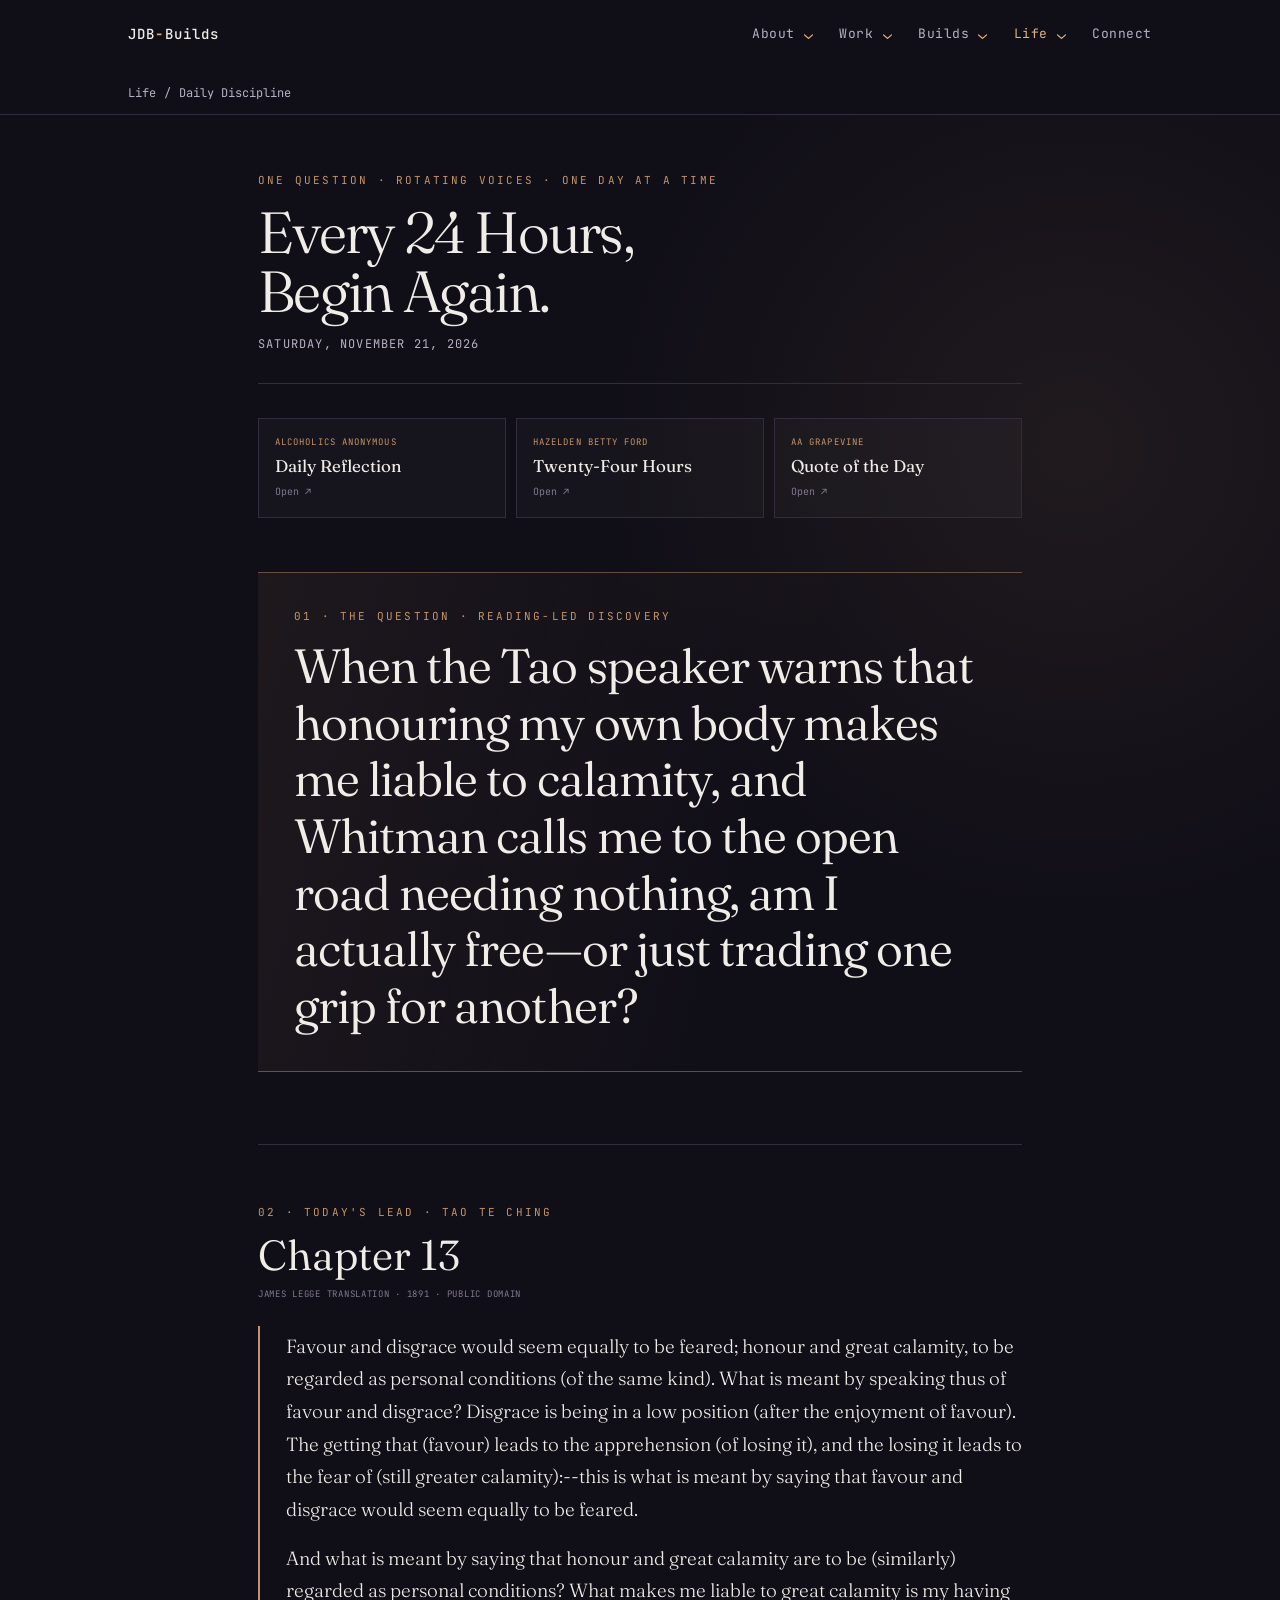
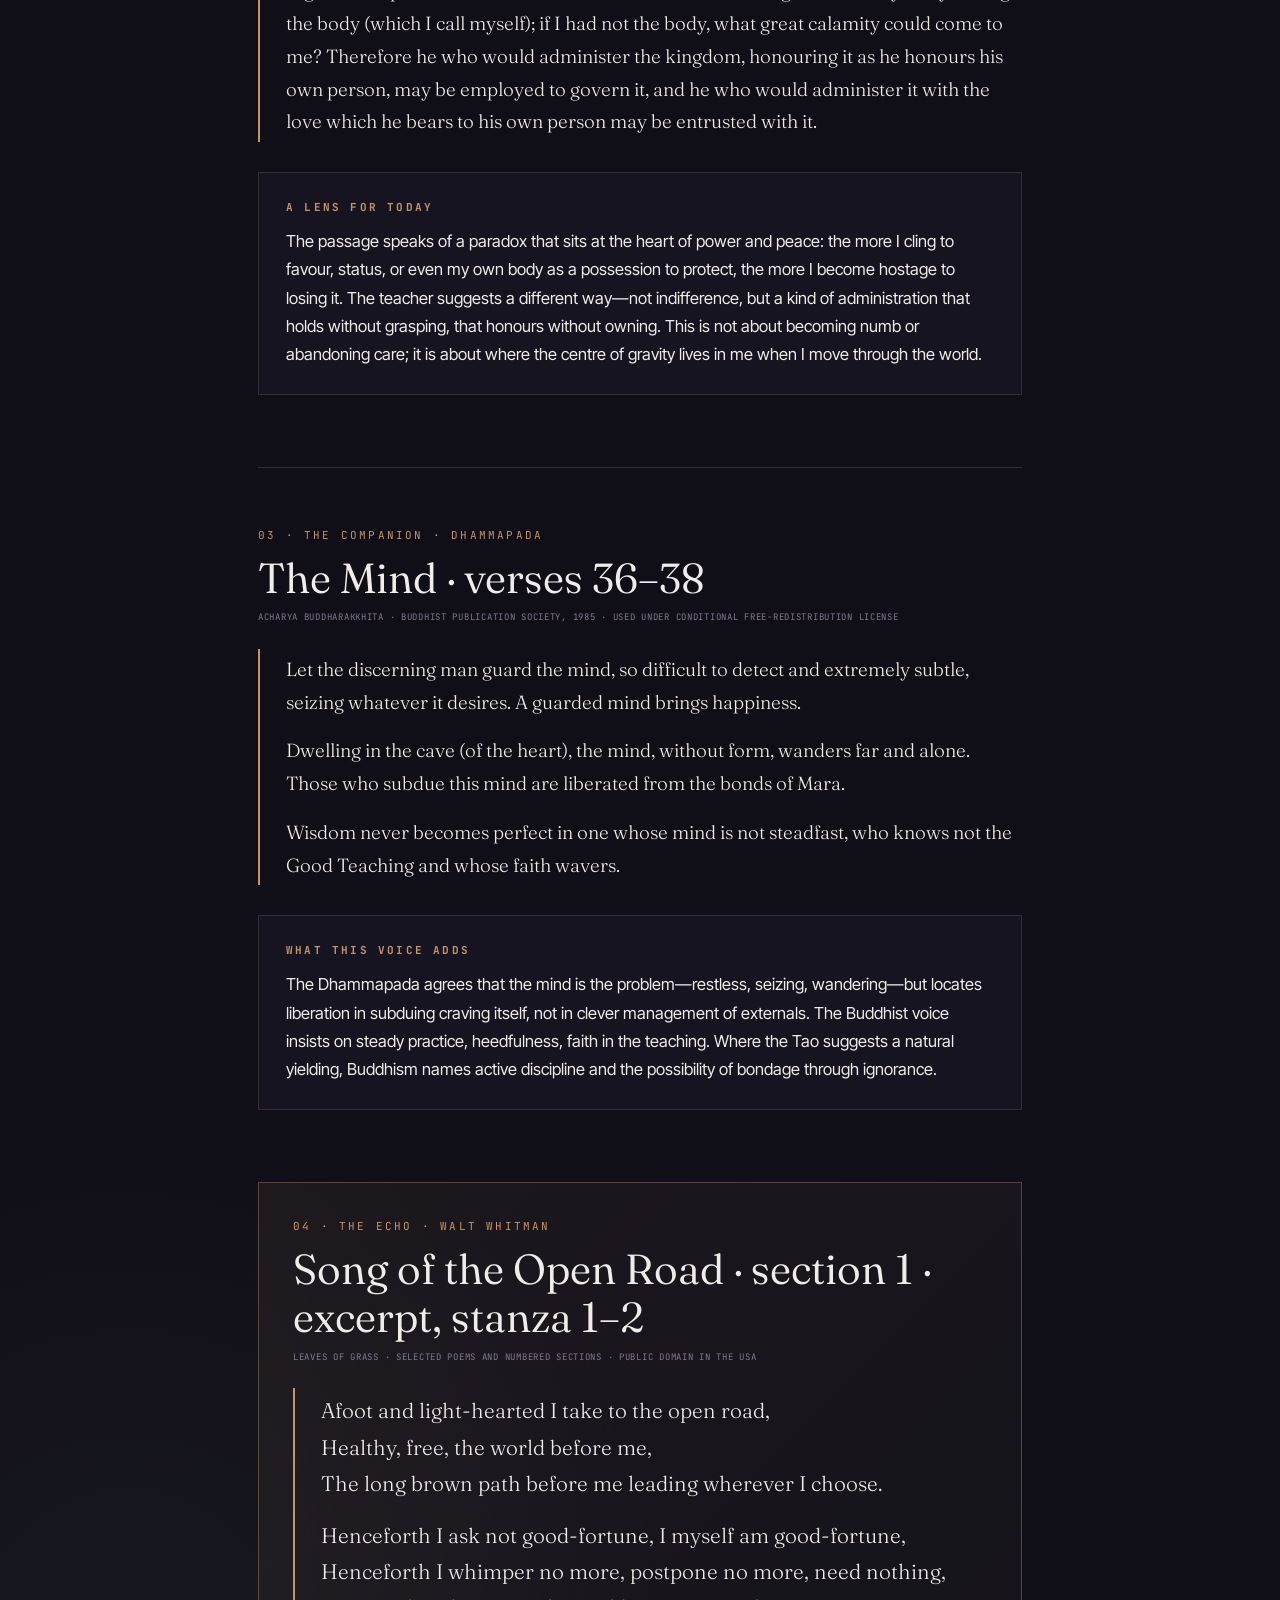
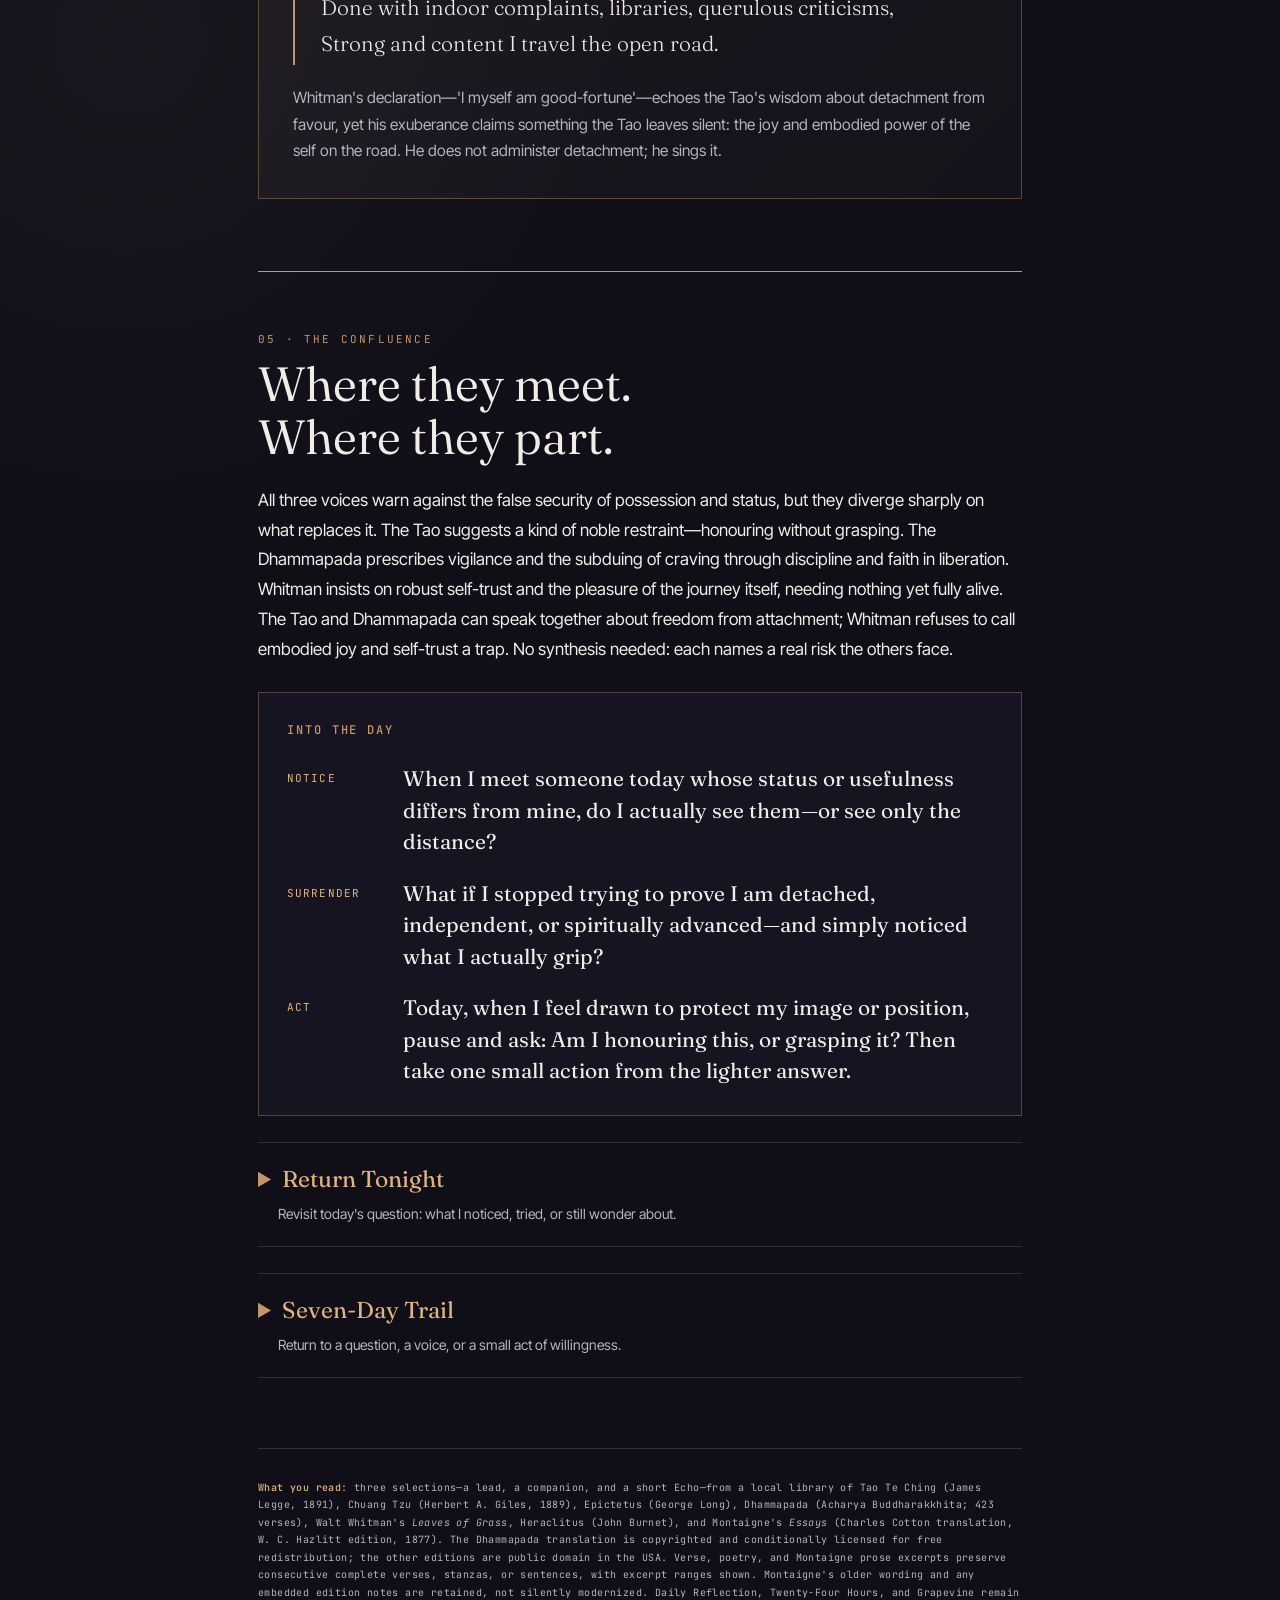
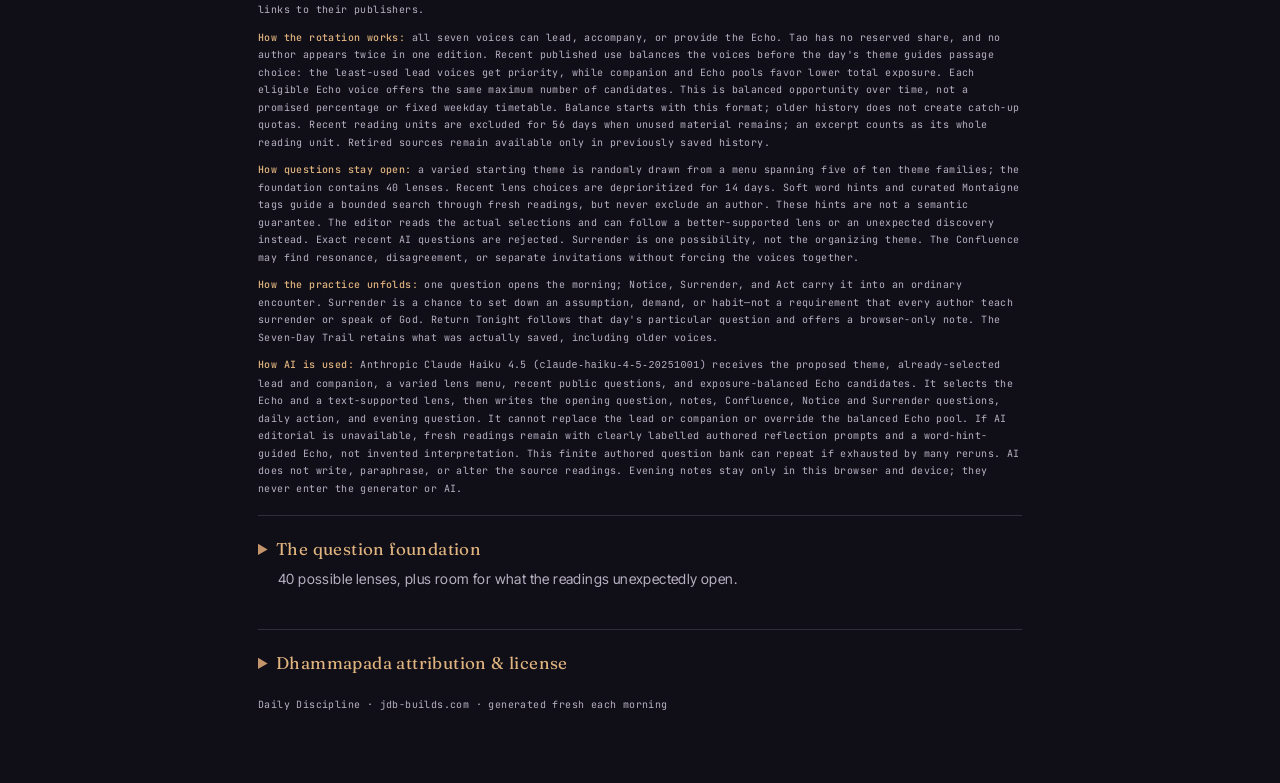
==== index.html @ c81a802e "auto-update daily discipline" ====
<!DOCTYPE html>
<html lang="en"><head><meta charset="UTF-8"><meta name="viewport" content="width=device-width,initial-scale=1.0">
<meta name="description" content="Daily Discipline: recovery, spiritual reading, and one question to carry into the day.">
<script id="discipline-freshness" type="application/json">{"version": 1, "date": "2026-11-21", "editorial_mode": "ai", "generated_at": "2026-11-21T07:15:52.942985+00:00", "selections": {"lead": "tao:13", "companion": "dhammapada:v36_38", "echo": "whitman:open_road_1"}}</script>
<title>Daily Discipline — Saturday, November 21, 2026</title>
<link rel="preconnect" href="https://fonts.googleapis.com"><link rel="preconnect" href="https://fonts.gstatic.com" crossorigin>
<link href="https://fonts.googleapis.com/css2?family=Fraunces:ital,opsz,wght@0,9..144,300..700;1,9..144,300..600&amp;family=Inter+Tight:wght@300;400;500;600&amp;family=JetBrains+Mono:wght@400;500;600&amp;display=swap" rel="stylesheet">
<style>
*{box-sizing:border-box;margin:0;padding:0}:root{--paper:#100E17;--paper2:#171421;--line:#332C3D;--ink:#F0EDE8;--dim:#B8B1C3;--faint:#81798E;--brass:#C4956A;--bright:#E0B47F;--display:"Fraunces",Georgia,serif;--body:"Inter Tight",system-ui,sans-serif;--mono:"JetBrains Mono",monospace}
body{background:radial-gradient(circle at 84% 8%,rgba(196,149,106,.09),transparent 30rem),radial-gradient(circle at 10% 58%,rgba(122,158,138,.07),transparent 34rem),var(--paper);color:var(--ink);font-family:var(--body);line-height:1.65;-webkit-font-smoothing:antialiased;padding-bottom:60px}a{color:inherit;text-decoration:none}.wrap{max-width:820px;margin:auto;padding:0 28px}
.topnav{display:flex;align-items:center;justify-content:space-between;padding:16px 0;border-bottom:1px solid var(--line)}.home{font-family:var(--mono);font-size:12px;letter-spacing:.18em;text-transform:uppercase;color:var(--dim)}.home span{color:var(--brass);font-weight:600}.here{font-family:var(--display);font-style:italic;font-size:14px;color:var(--dim)}
.top{padding:56px 0 28px;border-bottom:1px solid var(--line);margin-bottom:34px}.kicker,.eyebrow,.movement h3,.question-card .label{font-family:var(--mono);font-size:11px;letter-spacing:.2em;text-transform:uppercase;color:var(--brass)}.kicker{margin-bottom:14px}.top h1{font-family:var(--display);font-weight:330;font-size:clamp(38px,6vw,58px);letter-spacing:-.03em;line-height:1.02}.date{font-family:var(--mono);font-size:12px;letter-spacing:.1em;color:var(--dim);margin-top:14px;text-transform:uppercase}
.open-grid{display:grid;grid-template-columns:repeat(3,1fr);gap:10px;margin-bottom:54px}.card-link{border:1px solid var(--line);padding:16px;transition:.2s;background:rgba(255,255,255,.025);min-height:92px}.card-link:hover{border-color:var(--brass);background:var(--paper2);transform:translateY(-1px)}.card-link .label{font-family:var(--mono);font-size:9px;letter-spacing:.12em;text-transform:uppercase;color:var(--brass);margin-bottom:6px}.card-link h2{font-family:var(--display);font-weight:400;font-size:17px;line-height:1.2}.go{font-family:var(--mono);font-size:10px;color:var(--faint);margin-top:8px}
.question-card{margin-bottom:72px;padding:34px 36px 36px;border-block:1px solid rgba(196,149,106,.45);background:linear-gradient(105deg,rgba(196,149,106,.08),transparent 65%)}.question-card .label{margin-bottom:13px}.question-card h2{font-family:var(--display);font-weight:350;font-size:clamp(31px,5vw,48px);letter-spacing:-.02em;line-height:1.18}
.reading{margin-top:72px;padding-top:58px;border-top:1px solid var(--line)}.eyebrow{margin-bottom:10px}.reading h2,.echo h2{font-family:var(--display);font-weight:350;font-size:clamp(28px,4vw,42px);line-height:1.15;margin-bottom:8px}.source-note{font-family:var(--mono);font-size:9px;letter-spacing:.08em;text-transform:uppercase;color:var(--faint);margin-bottom:24px}.verse{border-left:2px solid var(--brass);padding:4px 0 4px 26px;margin-bottom:30px}.verse p{font-family:var(--display);font-weight:300;font-size:19px;line-height:1.72;margin-bottom:1rem}.verse p:last-child{margin-bottom:0}.movement{padding:25px 27px;background:var(--paper2);border:1px solid var(--line)}.movement h3{margin-bottom:11px}.movement p{font-size:16.5px;line-height:1.72}
.echo{margin-top:72px;padding:34px;border:1px solid rgba(196,149,106,.38);background:linear-gradient(135deg,rgba(196,149,106,.07),rgba(255,255,255,.02))}.echo .verse{margin-bottom:20px}.echo .verse p{font-size:21px}.echo-note{font-size:15.5px;line-height:1.7;color:var(--dim)}.confluence{margin-top:72px;padding-top:58px;border-top:1px solid var(--brass)}.confluence h2{font-family:var(--display);font-weight:350;font-size:clamp(34px,5vw,48px);line-height:1.1;margin-bottom:22px}.confluence>p{font-size:17px;line-height:1.75}.carry{margin-top:28px;padding:28px;background:var(--paper2);border:1px solid rgba(196,149,106,.35)}.carry .label{font-family:var(--mono);font-size:10px;letter-spacing:.16em;text-transform:uppercase;color:var(--brass);margin-bottom:10px}.carry p:last-child{font-family:var(--display);font-style:italic;font-size:21px;line-height:1.55}
.carry h3{font-family:var(--mono);font-size:12px;font-weight:500;letter-spacing:.16em;text-transform:uppercase;color:var(--brass);margin-bottom:22px}.practice-steps{display:grid;gap:20px}.practice-steps>div{display:grid;grid-template-columns:100px 1fr;gap:16px}.practice-steps dt{font-family:var(--mono);font-size:11px;letter-spacing:.1em;text-transform:uppercase;color:var(--bright);padding-top:6px}.practice-steps dd{font-family:var(--display);font-size:21px;line-height:1.5;overflow-wrap:anywhere}.practice-steps.compact{margin:20px 0}.practice-steps.compact dd{font-size:18px}
.return,.trail{margin-top:26px;border-block:1px solid var(--line)}summary{padding:22px 0;cursor:pointer;color:var(--bright);font-family:var(--display);font-size:23px;line-height:1.3}summary::marker{color:var(--brass)}summary small{display:block;color:var(--dim);font-family:var(--body);font-size:14px;font-weight:400;line-height:1.5;margin:8px 0 0 20px}.evening-entry{padding:0 0 24px}.night-question{font-family:var(--display);font-size:22px;line-height:1.5;margin-bottom:22px}.private-note label{display:block;font-size:15px;margin-bottom:10px}textarea{width:100%;resize:vertical;background:var(--paper2);border:1px solid var(--line);color:var(--ink);font:16px/1.6 var(--body);padding:16px;min-height:120px;border-radius:2px}.note-privacy,.note-status,.trail-empty{font-size:13px;color:var(--dim);line-height:1.6;margin-top:10px}.note-actions{display:flex;flex-wrap:wrap;gap:10px;margin-top:15px}.note-actions button{min-height:44px;padding:10px 15px;background:var(--paper2);border:1px solid var(--line);border-radius:2px;color:var(--ink);font:14px var(--body);cursor:pointer}.note-actions button:hover{border-color:var(--brass)}:focus-visible{outline:2px solid var(--bright);outline-offset:4px}.trail-intro{font-size:14px;color:var(--dim);margin-bottom:16px}.trail-list{list-style:none}.trail-list>li{border-top:1px solid var(--line)}.trail-list summary{font:16px/1.5 var(--body);padding:17px 0}.trail-content{padding-bottom:22px}.trail-voices{font-family:var(--mono);font-size:11px;line-height:1.8;color:var(--dim);overflow-wrap:anywhere}.trail-question{font-family:var(--display);font-size:22px;line-height:1.5;margin-top:16px}[hidden]{display:none!important}
footer{margin-top:70px;padding-top:30px;border-top:1px solid var(--line);font-family:var(--mono);font-size:10px;letter-spacing:.04em;color:var(--dim);line-height:1.75}footer p{margin-bottom:10px}footer strong{color:var(--bright);font-weight:500}@media(max-width:680px){.wrap{padding:0 18px}.open-grid{grid-template-columns:1fr}.card-link{min-height:0}.question-card{padding:28px 22px 30px}.reading{margin-top:58px;padding-top:46px}.verse{padding-left:20px}.echo{padding:27px 22px}.carry{padding:24px 22px}.practice-steps>div{grid-template-columns:1fr;gap:5px}.practice-steps dt{padding-top:0}}
.foundation{margin-top:18px;border-top:1px solid var(--line)}.foundation summary{font-size:17px}.foundation section{margin:22px 0}.foundation h3{font:500 15px/1.5 var(--body);color:var(--bright);margin-bottom:7px}.foundation ul{padding-left:20px}.foundation li{margin:8px 0}.foundation p,.foundation li{font:13px/1.75 var(--body)}
</style><link rel="stylesheet" href="/jdb-site-navigation.css"><script src="/jdb-site-navigation.js" defer></script></head><body>
<header id="jdb-site-navigation" class="jdb-nav" data-theme="default">
  <div class="jdb-nav-inner">
    <a class="jdb-brand" href="https://jdb-builds.com/" aria-label="JDB-Builds — back to the main page"><span>JDB<b>-</b>Builds</span></a>
    <button class="jdb-hamburger cursor-interaction" id="jdb-site-hamburger" type="button" aria-label="Open menu" aria-expanded="false" aria-controls="jdb-site-menu"><span></span><span></span><span></span></button>
    <nav class="jdb-grouped-nav" id="jdb-site-menu" aria-label="Main navigation">
      <details class="jdb-nav-group" data-group="about">
  <summary class="jdb-group-trigger cursor-interaction">About<span class="jdb-menu-caret" aria-hidden="true">⌄</span></summary>
  <div class="jdb-group-panel" aria-label="About links">
    <a href="https://jdb-builds.com/#personal-about" data-group="about" aria-label="About me — A little more about me."><span class="jdb-menu-name">About me</span><span class="jdb-menu-description">A little more about me.</span></a>
<a href="https://jdb-builds.com/notes.html" data-group="about" aria-label="Notes — Thoughts, observations, and things worth sharing."><span class="jdb-menu-name">Notes</span><span class="jdb-menu-description">Thoughts, observations, and things worth sharing.</span></a>
  </div>
</details>
<details class="jdb-nav-group" data-group="work">
  <summary class="jdb-group-trigger cursor-interaction">Work<span class="jdb-menu-caret" aria-hidden="true">⌄</span></summary>
  <div class="jdb-group-panel" aria-label="Work links">
    <a href="https://jdb-builds.com/#jdb-current-rebalanced-work" data-group="work" aria-label="Work story — The original story, in its own space."><span class="jdb-menu-name">Work story</span><span class="jdb-menu-description">The original story, in its own space.</span></a>
<a href="https://jdb-builds.com/#about" data-group="work" aria-label="How I work — Operator first. Always learning."><span class="jdb-menu-name">How I work</span><span class="jdb-menu-description">Operator first. Always learning.</span></a>
<a href="https://jdb-builds.com/#experience" data-group="work" aria-label="Career & Résumé — Experience, education, and the path so far."><span class="jdb-menu-name">Career & Résumé</span><span class="jdb-menu-description">Experience, education, and the path so far.</span></a>
<a href="https://jdb-builds.com/team.html" data-group="work" aria-label="Team — The people behind the work."><span class="jdb-menu-name">Team</span><span class="jdb-menu-description">The people behind the work.</span></a>
  </div>
</details>
<details class="jdb-nav-group" data-group="builds">
  <summary class="jdb-group-trigger cursor-interaction">Builds<span class="jdb-menu-caret" aria-hidden="true">⌄</span></summary>
  <div class="jdb-group-panel" aria-label="Builds links">
    <a href="https://jdb-builds.com/#builds" data-group="builds" aria-label="Projects — Things I've made and am learning from."><span class="jdb-menu-name">Projects</span><span class="jdb-menu-description">Things I've made and am learning from.</span></a>
<a href="https://jdb-builds.com/#professional-builds" data-group="builds" aria-label="Professional builds — Tools shaped by the work."><span class="jdb-menu-name">Professional builds</span><span class="jdb-menu-description">Tools shaped by the work.</span></a>
<a href="https://jdb-builds.com/#stack" data-group="builds" aria-label="Stack & AI — The tools I'm using and exploring."><span class="jdb-menu-name">Stack & AI</span><span class="jdb-menu-description">The tools I'm using and exploring.</span></a>
<a href="https://briefing.jdb-builds.com/" data-group="builds" aria-label="Daily Signal — The public, read-only daily briefing."><span class="jdb-menu-name">Daily Signal</span><span class="jdb-menu-description">The public, read-only daily briefing.</span></a>
  </div>
</details>
<details class="jdb-nav-group jdb-current-group" data-group="life">
  <summary class="jdb-group-trigger cursor-interaction">Life<span class="jdb-menu-caret" aria-hidden="true">⌄</span></summary>
  <div class="jdb-group-panel" aria-label="Life links">
<a href="https://jdb-builds.com/#fun" data-group="life" aria-label="Life & interests — Things I do for the love of it."><span class="jdb-menu-name">Life &amp; interests</span><span class="jdb-menu-description">Things I do for the love of it.</span></a>
    <a href="https://jdb-builds.com/disc.html" data-group="life" aria-label="Disc Golf — The Bag Tag Dossier."><span class="jdb-menu-name">Disc Golf</span><span class="jdb-menu-description">The Bag Tag Dossier.</span></a>
<a href="https://jdb-builds.com/fairway-miles" data-group="life" aria-label="Fairway Miles — Rounds, miles, and field notes."><span class="jdb-menu-name">Fairway Miles</span><span class="jdb-menu-description">Rounds, miles, and field notes.</span></a>
<a href="https://jdb-builds.com/date-night.html" data-group="life" aria-label="Date Night — Let chance pick a night together."><span class="jdb-menu-name">Date Night</span><span class="jdb-menu-description">Let chance pick a night together.</span></a>
<a href="https://jdb-builds.com/spirit.html" data-group="life" aria-label="Spirit — Reflection and practice."><span class="jdb-menu-name">Spirit</span><span class="jdb-menu-description">Reflection and practice.</span></a>
<a href="https://jdb-builds.com/expand.html" data-group="life" aria-label="Expand — Books and ideas."><span class="jdb-menu-name">Expand</span><span class="jdb-menu-description">Books and ideas.</span></a>
<a href="https://jdb-builds.com/belief.html" data-group="life" aria-label="Belief — Perspective and questions I return to."><span class="jdb-menu-name">Belief</span><span class="jdb-menu-description">Perspective and questions I return to.</span></a>
<a href="https://discipline.jdb-builds.com" aria-current="page" data-group="life" aria-label="Daily Discipline — A daily reading and practice."><span class="jdb-menu-name">Daily Discipline</span><span class="jdb-menu-description">A daily reading and practice.</span></a>
  </div>
</details>
      <a class="jdb-connect-link" href="https://jdb-builds.com/#connect">Connect</a>
    </nav>
    <div class="jdb-breadcrumb" aria-label="Page location"><span>Life</span><span aria-hidden="true">/</span><span>Daily Discipline</span></div>
  </div>
</header>

<div class="wrap">
<header class="top" data-discipline-date="2026-11-21"><div class="kicker">One question · rotating voices · one day at a time</div><h1>Every 24 Hours,<br>Begin Again.</h1><div class="date">Saturday, November 21, 2026</div></header>
<nav class="open-grid" aria-label="Recovery readings">
<a class="card-link" href="https://www.aa.org/daily-reflections" target="_blank" rel="noopener"><div class="label">Alcoholics Anonymous</div><h2>Daily Reflection</h2><div class="go">Open ↗</div></a>
<a class="card-link" href="https://www.hazeldenbettyford.org/thought-for-the-day" target="_blank" rel="noopener"><div class="label">Hazelden Betty Ford</div><h2>Twenty-Four Hours</h2><div class="go">Open ↗</div></a>
<a class="card-link" href="https://www.aagrapevine.org/#quote-of-the-day" target="_blank" rel="noopener"><div class="label">AA Grapevine</div><h2>Quote of the Day</h2><div class="go">Open ↗</div></a></nav>
<section class="question-card" aria-labelledby="daily-question"><div class="label">01 · The question · Reading-led discovery</div><h2 id="daily-question">When the Tao speaker warns that honouring my own body makes me liable to calamity, and Whitman calls me to the open road needing nothing, am I actually free—or just trading one grip for another?</h2></section>

  <section class="reading" aria-labelledby="reading-02" data-reading-role="lead" data-selection-key="tao:13">
    <div class="eyebrow">02 · Today&#x27;s lead · Tao Te Ching</div>
    <h2 id="reading-02">Chapter 13</h2>
    <div class="source-note">James Legge translation · 1891 · public domain</div>
    <div class="verse"><p>Favour and disgrace would seem equally to be feared; honour and great calamity, to be regarded as personal conditions (of the same kind). What is meant by speaking thus of favour and disgrace? Disgrace is being in a low position (after the enjoyment of favour). The getting that (favour) leads to the apprehension (of losing it), and the losing it leads to the fear of (still greater calamity):--this is what is meant by saying that favour and disgrace would seem equally to be feared.</p><p>And what is meant by saying that honour and great calamity are to be (similarly) regarded as personal conditions? What makes me liable to great calamity is my having the body (which I call myself); if I had not the body, what great calamity could come to me? Therefore he who would administer the kingdom, honouring it as he honours his own person, may be employed to govern it, and he who would administer it with the love which he bears to his own person may be entrusted with it.</p></div>
    <div class="movement"><h3>A lens for today</h3><p>The passage speaks of a paradox that sits at the heart of power and peace: the more I cling to favour, status, or even my own body as a possession to protect, the more I become hostage to losing it. The teacher suggests a different way—not indifference, but a kind of administration that holds without grasping, that honours without owning. This is not about becoming numb or abandoning care; it is about where the centre of gravity lives in me when I move through the world.</p></div>
  </section>

  <section class="reading" aria-labelledby="reading-03" data-reading-role="companion" data-selection-key="dhammapada:v36_38">
    <div class="eyebrow">03 · The companion · Dhammapada</div>
    <h2 id="reading-03">The Mind · verses 36–38</h2>
    <div class="source-note">Acharya Buddharakkhita · Buddhist Publication Society, 1985 · used under conditional free-redistribution license</div>
    <div class="verse"><p>Let the discerning man guard the mind, so difficult to detect and extremely subtle, seizing whatever it desires. A guarded mind brings happiness.</p><p>Dwelling in the cave (of the heart), the mind, without form, wanders far and alone. Those who subdue this mind are liberated from the bonds of Mara.</p><p>Wisdom never becomes perfect in one whose mind is not steadfast, who knows not the Good Teaching and whose faith wavers.</p></div>
    <div class="movement"><h3>What this voice adds</h3><p>The Dhammapada agrees that the mind is the problem—restless, seizing, wandering—but locates liberation in subduing craving itself, not in clever management of externals. The Buddhist voice insists on steady practice, heedfulness, faith in the teaching. Where the Tao suggests a natural yielding, Buddhism names active discipline and the possibility of bondage through ignorance.</p></div>
  </section>

  <section class="echo" aria-labelledby="echo-heading" data-reading-role="echo" data-selection-key="whitman:open_road_1">
    <div class="eyebrow">04 · The Echo · Walt Whitman</div>
    <h2 id="echo-heading">Song of the Open Road · section 1 · excerpt, stanza 1–2</h2>
    <div class="source-note">Leaves of Grass · selected poems and numbered sections · public domain in the USA</div>
    <div class="verse"><p style="white-space:pre-line">Afoot and light-hearted I take to the open road,
Healthy, free, the world before me,
The long brown path before me leading wherever I choose.</p><p style="white-space:pre-line">Henceforth I ask not good-fortune, I myself am good-fortune,
Henceforth I whimper no more, postpone no more, need nothing,
Done with indoor complaints, libraries, querulous criticisms,
Strong and content I travel the open road.</p></div>
    <p class="echo-note">Whitman&#x27;s declaration—&#x27;I myself am good-fortune&#x27;—echoes the Tao&#x27;s wisdom about detachment from favour, yet his exuberance claims something the Tao leaves silent: the joy and embodied power of the self on the road. He does not administer detachment; he sings it.</p>
  </section>
<section class="confluence" aria-labelledby="confluence-heading"><div class="eyebrow">05 · The Confluence</div><h2 id="confluence-heading">Where they meet.<br>Where they part.</h2><p>All three voices warn against the false security of possession and status, but they diverge sharply on what replaces it. The Tao suggests a kind of noble restraint—honouring without grasping. The Dhammapada prescribes vigilance and the subduing of craving through discipline and faith in liberation. Whitman insists on robust self-trust and the pleasure of the journey itself, needing nothing yet fully alive. The Tao and Dhammapada can speak together about freedom from attachment; Whitman refuses to call embodied joy and self-trust a trap. No synthesis needed: each names a real risk the others face.</p></section>
<section class="carry" aria-labelledby="practice-heading"><h3 id="practice-heading">Into the Day</h3><dl class="practice-steps"><div><dt>Notice</dt><dd>When I meet someone today whose status or usefulness differs from mine, do I actually see them—or see only the distance?</dd></div><div><dt>Surrender</dt><dd>What if I stopped trying to prove I am detached, independent, or spiritually advanced—and simply noticed what I actually grip?</dd></div><div><dt>Act</dt><dd>Today, when I feel drawn to protect my image or position, pause and ask: Am I honouring this, or grasping it? Then take one small action from the lighter answer.</dd></div></dl></section>
<details class="return"><summary>Return Tonight<small>Revisit today's question: what I noticed, tried, or still wonder about.</small></summary><div class="evening-entry" data-note-date="2026-11-21">
<p class="night-question">Where did I grip today, and where did I move more freely? What made the difference—and was it what I expected?</p>
<div class="private-note" hidden>
<label for="evening-note-today">A few words to return to (optional)</label>
<textarea id="evening-note-today" rows="4" maxlength="4000" autocomplete="off" spellcheck="false" placeholder="What did I notice, try, or learn today?"></textarea>
<p class="note-privacy">Saved only in this browser on this device. No account or cloud sync. Clearing browser data removes saved notes.</p>
<div class="note-actions"><button type="button" data-note-save>Save on this device</button><button type="button" data-note-clear>Clear this note</button></div>
<p class="note-status" role="status" aria-live="polite"></p></div>
<noscript><p class="note-privacy">You can reflect on this question here; saving a note requires JavaScript.</p></noscript>
</div></details>
<details class="trail"><summary>Seven-Day Trail<small>Return to a question, a voice, or a small act of willingness.</small></summary><p class="trail-intro">The past seven calendar days, newest first. Each day holds its latest generated reading; new practice prompts collect from this update onward.</p><ul class="trail-list"><li><details><summary><time datetime="2026-11-21">Saturday, November 21</time></summary><div class="trail-content"><p class="trail-voices">Lead: Tao Te Ching · Chapter 13 / Companion: Dhammapada · The Mind · verses 36–38 / Echo: Walt Whitman · Song of the Open Road · section 1 · excerpt, stanza 1–2</p><p class="trail-question">When the Tao speaker warns that honouring my own body makes me liable to calamity, and Whitman calls me to the open road needing nothing, am I actually free—or just trading one grip for another?</p><dl class="practice-steps compact"><div><dt>Notice</dt><dd>When I meet someone today whose status or usefulness differs from mine, do I actually see them—or see only the distance?</dd></div><div><dt>Surrender</dt><dd>What if I stopped trying to prove I am detached, independent, or spiritually advanced—and simply noticed what I actually grip?</dd></div><div><dt>Act</dt><dd>Today, when I feel drawn to protect my image or position, pause and ask: Am I honouring this, or grasping it? Then take one small action from the lighter answer.</dd></div></dl><div class="evening-entry" data-note-date="2026-11-21">
<p class="night-question">Where did I grip today, and where did I move more freely? What made the difference—and was it what I expected?</p>
<div class="private-note" hidden>
<label for="evening-note-2026-11-21">A few words to return to (optional)</label>
<textarea id="evening-note-2026-11-21" rows="4" maxlength="4000" autocomplete="off" spellcheck="false" placeholder="What did I notice, try, or learn today?"></textarea>
<p class="note-privacy">Saved only in this browser on this device. No account or cloud sync. Clearing browser data removes saved notes.</p>
<div class="note-actions"><button type="button" data-note-save>Save on this device</button><button type="button" data-note-clear>Clear this note</button></div>
<p class="note-status" role="status" aria-live="polite"></p></div>
<noscript><p class="note-privacy">You can reflect on this question here; saving a note requires JavaScript.</p></noscript>
</div></div></details></li><li><details><summary><time datetime="2026-11-20">Friday, November 20</time></summary><div class="trail-content"><p class="trail-voices">Lead: Heraclitus · Fragment 74 / Companion: Chuang Tzu · On Letting Alone · excerpt / Echo: Walt Whitman · Song of Myself · section 46 · excerpt, stanza 8–10</p><p class="trail-question">When Heraclitus says the dry soul is wisest, and Chuang Tzu speaks of preserving the original One while resting in harmony with externals, what am I actually doing when I call something dried out or depleted today?</p><dl class="practice-steps compact"><div><dt>Notice</dt><dd>When I encounter something natural today—light, weather, another person&#x27;s presence—am I actually there, or only half-awake?</dd></div><div><dt>Surrender</dt><dd>What idea about how I should feel or how the day should unfold am I willing to lay down before it begins?</dd></div><div><dt>Act</dt><dd>Notice one moment today when you are fully awake to what is actually happening—not interpreting it, not planning around it, simply present to it. Name it quietly.</dd></div></dl><div class="evening-entry" data-note-date="2026-11-20">
<p class="night-question">What was most vivid or actual today, and what was I doing when I stopped thinking about it and simply experienced it?</p>
<div class="private-note" hidden>
<label for="evening-note-2026-11-20">A few words to return to (optional)</label>
<textarea id="evening-note-2026-11-20" rows="4" maxlength="4000" autocomplete="off" spellcheck="false" placeholder="What did I notice, try, or learn today?"></textarea>
<p class="note-privacy">Saved only in this browser on this device. No account or cloud sync. Clearing browser data removes saved notes.</p>
<div class="note-actions"><button type="button" data-note-save>Save on this device</button><button type="button" data-note-clear>Clear this note</button></div>
<p class="note-status" role="status" aria-live="polite"></p></div>
<noscript><p class="note-privacy">You can reflect on this question here; saving a note requires JavaScript.</p></noscript>
</div></div></details></li><li><details><summary><time datetime="2026-11-19">Thursday, November 19</time></summary><div class="trail-content"><p class="trail-voices">Lead: Tao Te Ching · Chapter 21 / Companion: Epictetus · Encheiridion XLII / Echo: Heraclitus · Fragment 2</p><p class="trail-question">When someone acts from their own sense of what is right, and I feel wronged, what am I actually judging—their action or my grip on how things should be?</p><dl class="practice-steps compact"><div><dt>Notice</dt><dd>When I feel wronged today, can I pause and name what belief about rightness the other person is actually following?</dd></div><div><dt>Surrender</dt><dd>Am I willing to set aside, for one encounter, my certainty that I know what someone should have done?</dd></div><div><dt>Act</dt><dd>In one moment of friction today, speak only the fact of what happened, not your judgment of their intent. Notice what becomes possible.</dd></div></dl><div class="evening-entry" data-note-date="2026-11-19">
<p class="night-question">When I stepped back from my judgment today, did I learn anything true about what the other person actually wanted or feared?</p>
<div class="private-note" hidden>
<label for="evening-note-2026-11-19">A few words to return to (optional)</label>
<textarea id="evening-note-2026-11-19" rows="4" maxlength="4000" autocomplete="off" spellcheck="false" placeholder="What did I notice, try, or learn today?"></textarea>
<p class="note-privacy">Saved only in this browser on this device. No account or cloud sync. Clearing browser data removes saved notes.</p>
<div class="note-actions"><button type="button" data-note-save>Save on this device</button><button type="button" data-note-clear>Clear this note</button></div>
<p class="note-status" role="status" aria-live="polite"></p></div>
<noscript><p class="note-privacy">You can reflect on this question here; saving a note requires JavaScript.</p></noscript>
</div></div></details></li><li><details><summary><time datetime="2026-11-18">Wednesday, November 18</time></summary><div class="trail-content"><p class="trail-voices">Lead: Montaigne · Of Experience · excerpt · Book III · paragraph 97 · sentence 1–4 / Companion: Heraclitus · Fragment 47 / Echo: Dhammapada · Impurity · verses 244–247</p><p class="trail-question">When I notice my body changing or wearing—a stiffness, a forgetting, a slowness I didn&#x27;t have before—what am I actually resisting about time moving through me?</p><dl class="practice-steps compact"><div><dt>Notice</dt><dd>When I move through today, what small change in my body or habit do I actually notice before I explain it away?</dd></div><div><dt>Surrender</dt><dd>Am I willing to see one small way I am becoming different, without immediately deciding whether that is loss or gain?</dd></div><div><dt>Act</dt><dd>Compare one specific thing you do now with how you did it five years ago—not to judge yourself, only to notice. Write it down or speak it aloud.</dd></div></dl><div class="evening-entry" data-note-date="2026-11-18">
<p class="night-question">What did I learn about myself by noticing one small change without rushing to fix it or deny it?</p>
<div class="private-note" hidden>
<label for="evening-note-2026-11-18">A few words to return to (optional)</label>
<textarea id="evening-note-2026-11-18" rows="4" maxlength="4000" autocomplete="off" spellcheck="false" placeholder="What did I notice, try, or learn today?"></textarea>
<p class="note-privacy">Saved only in this browser on this device. No account or cloud sync. Clearing browser data removes saved notes.</p>
<div class="note-actions"><button type="button" data-note-save>Save on this device</button><button type="button" data-note-clear>Clear this note</button></div>
<p class="note-status" role="status" aria-live="polite"></p></div>
<noscript><p class="note-privacy">You can reflect on this question here; saving a note requires JavaScript.</p></noscript>
</div></div></details></li><li><details><summary><time datetime="2026-11-17">Tuesday, November 17</time></summary><div class="trail-content"><p class="trail-voices">Lead: Epictetus · Encheiridion XXXIV / Companion: Walt Whitman · Song of Myself · section 21 · excerpt, stanza 1–6 / Echo: Tao Te Ching · Chapter 7</p><p class="trail-question">When Epictetus asks me to pause before pleasure and weigh both times, and Whitman presses close to night with nothing held back, what am I actually doing when I say yes or no today?</p><dl class="practice-steps compact"><div><dt>Notice</dt><dd>When I notice myself about to say yes or no to something today, am I actually present to what I am choosing?</dd></div><div><dt>Surrender</dt><dd>What would it cost me to pause without then deciding I was right to wait, or right to go forward?</dd></div><div><dt>Act</dt><dd>Before one clear choice today—a conversation, a response, a commitment—pause long enough to name both what will happen and what will happen after. Then act without explaining the pause.</dd></div></dl><div class="evening-entry" data-note-date="2026-11-17">
<p class="night-question">Did the moment of waiting change what I actually chose, or did I already know the answer before I paused?</p>
<div class="private-note" hidden>
<label for="evening-note-2026-11-17">A few words to return to (optional)</label>
<textarea id="evening-note-2026-11-17" rows="4" maxlength="4000" autocomplete="off" spellcheck="false" placeholder="What did I notice, try, or learn today?"></textarea>
<p class="note-privacy">Saved only in this browser on this device. No account or cloud sync. Clearing browser data removes saved notes.</p>
<div class="note-actions"><button type="button" data-note-save>Save on this device</button><button type="button" data-note-clear>Clear this note</button></div>
<p class="note-status" role="status" aria-live="polite"></p></div>
<noscript><p class="note-privacy">You can reflect on this question here; saving a note requires JavaScript.</p></noscript>
</div></div></details></li><li><details><summary><time datetime="2026-11-16">Monday, November 16</time></summary><div class="trail-content"><p class="trail-voices">Lead: Chuang Tzu · The Secret of Life · excerpt / Companion: Tao Te Ching · Chapter 12 / Echo: Montaigne · Of Experience · excerpt · Book III · paragraph 114 · sentence 1–2</p><p class="trail-question">When I care for my body today—eating, resting, moving—am I doing it from necessity or from some hidden demand that it prove something?</p><dl class="practice-steps compact"><div><dt>Notice</dt><dd>When I notice hunger or fatigue today, what am I actually hearing—the body&#x27;s actual need, or my story about what needing means?</dd></div><div><dt>Surrender</dt><dd>Can I let go of the need to make my ordinary self-care into proof of spiritual seriousness—and simply do it?</dd></div><div><dt>Act</dt><dd>Today, eat or rest once without mentally framing it as discipline, healing, or virtue. Notice what happens when you stop narrating.</dd></div></dl><div class="evening-entry" data-note-date="2026-11-16">
<p class="night-question">Did I experience my body today as a necessary home, an insatiable appetite, a source of joy, or something I could not quite name? What did that feel like?</p>
<div class="private-note" hidden>
<label for="evening-note-2026-11-16">A few words to return to (optional)</label>
<textarea id="evening-note-2026-11-16" rows="4" maxlength="4000" autocomplete="off" spellcheck="false" placeholder="What did I notice, try, or learn today?"></textarea>
<p class="note-privacy">Saved only in this browser on this device. No account or cloud sync. Clearing browser data removes saved notes.</p>
<div class="note-actions"><button type="button" data-note-save>Save on this device</button><button type="button" data-note-clear>Clear this note</button></div>
<p class="note-status" role="status" aria-live="polite"></p></div>
<noscript><p class="note-privacy">You can reflect on this question here; saving a note requires JavaScript.</p></noscript>
</div></div></details></li><li><details><summary><time datetime="2026-11-15">Sunday, November 15</time></summary><div class="trail-content"><p class="trail-voices">Lead: Walt Whitman · Song of the Open Road · section 12 / Companion: Heraclitus · Fragment 85 / Echo: Chuang Tzu · Tse Yang · excerpt</p><p class="trail-question">When I encounter someone today—a friend, a stranger, even my own resistance—am I actually listening to who they are, or only to how they fit my idea of companionship?</p><dl class="practice-steps compact"><div><dt>Notice</dt><dd>When I am with someone today, what am I actually attending to—their face, or my next response?</dd></div><div><dt>Surrender</dt><dd>What expectation of what friendship should deliver might I set aside today to see what friendship actually is?</dd></div><div><dt>Act</dt><dd>Notice one person today without planning what to say or do next. Listen to one thing they say that surprises you. Tell no one unless they ask.</dd></div></dl><div class="evening-entry" data-note-date="2026-11-15">
<p class="night-question">When did I actually hear someone today—not fix, advise, or comfort them, but truly listen? What did that cost me, and what did it give?</p>
<div class="private-note" hidden>
<label for="evening-note-2026-11-15">A few words to return to (optional)</label>
<textarea id="evening-note-2026-11-15" rows="4" maxlength="4000" autocomplete="off" spellcheck="false" placeholder="What did I notice, try, or learn today?"></textarea>
<p class="note-privacy">Saved only in this browser on this device. No account or cloud sync. Clearing browser data removes saved notes.</p>
<div class="note-actions"><button type="button" data-note-save>Save on this device</button><button type="button" data-note-clear>Clear this note</button></div>
<p class="note-status" role="status" aria-live="polite"></p></div>
<noscript><p class="note-privacy">You can reflect on this question here; saving a note requires JavaScript.</p></noscript>
</div></div></details></li></ul></details>
<footer>
<p><strong>What you read:</strong> three selections—a lead, a companion, and a short Echo—from a local library of Tao Te Ching (James Legge, 1891), Chuang Tzu (Herbert A. Giles, 1889), Epictetus (George Long), <a href="https://accesstoinsight.org/tipitaka/kn/dhp/dhp.intro.budd.html">Dhammapada (Acharya Buddharakkhita; 423 verses)</a>, <a href="https://www.gutenberg.org/ebooks/1322">Walt Whitman's <em>Leaves of Grass</em></a>, Heraclitus (John Burnet), and <a href="https://www.gutenberg.org/ebooks/3600">Montaigne's <em>Essays</em> (Charles Cotton translation, W. C. Hazlitt edition, 1877)</a>. The Dhammapada translation is copyrighted and conditionally licensed for free redistribution; the other editions are public domain in the USA. Verse, poetry, and Montaigne prose excerpts preserve consecutive complete verses, stanzas, or sentences, with excerpt ranges shown. Montaigne's older wording and any embedded edition notes are retained, not silently modernized. Daily Reflection, Twenty-Four Hours, and Grapevine remain links to their publishers.</p>
<p><strong>How the rotation works:</strong> all seven voices can lead, accompany, or provide the Echo. Tao has no reserved share, and no author appears twice in one edition. Recent published use balances the voices before the day's theme guides passage choice: the least-used lead voices get priority, while companion and Echo pools favor lower total exposure. Each eligible Echo voice offers the same maximum number of candidates. This is balanced opportunity over time, not a promised percentage or fixed weekday timetable. Balance starts with this format; older history does not create catch-up quotas. Recent reading units are excluded for 56 days when unused material remains; an excerpt counts as its whole reading unit. Retired sources remain available only in previously saved history.</p>
<p><strong>How questions stay open:</strong> a varied starting theme is randomly drawn from a menu spanning five of ten theme families; the foundation contains 40 lenses. Recent lens choices are deprioritized for 14 days. Soft word hints and curated Montaigne tags guide a bounded search through fresh readings, but never exclude an author. These hints are not a semantic guarantee. The editor reads the actual selections and can follow a better-supported lens or an unexpected discovery instead. Exact recent AI questions are rejected. Surrender is one possibility, not the organizing theme. The Confluence may find resonance, disagreement, or separate invitations without forcing the voices together.</p>
<p><strong>How the practice unfolds:</strong> one question opens the morning; Notice, Surrender, and Act carry it into an ordinary encounter. Surrender is a chance to set down an assumption, demand, or habit—not a requirement that every author teach surrender or speak of God. Return Tonight follows that day's particular question and offers a browser-only note. The Seven-Day Trail retains what was actually saved, including older voices.</p>
<p><strong>How AI is used:</strong> Anthropic Claude Haiku 4.5 (<code>claude-haiku-4-5-20251001</code>) receives the proposed theme, already-selected lead and companion, a varied lens menu, recent public questions, and exposure-balanced Echo candidates. It selects the Echo and a text-supported lens, then writes the opening question, notes, Confluence, Notice and Surrender questions, daily action, and evening question. It cannot replace the lead or companion or override the balanced Echo pool. If AI editorial is unavailable, fresh readings remain with clearly labelled authored reflection prompts and a word-hint-guided Echo, not invented interpretation. This finite authored question bank can repeat if exhausted by many reruns. AI does not write, paraphrase, or alter the source readings. Evening notes stay only in this browser and device; they never enter the generator or AI.</p>
<details class="foundation"><summary>The question foundation<small>40 possible lenses, plus room for what the readings unexpectedly open.</small></summary><p>A working editorial map, not a complete account of these traditions or a filter on source selection. No author is required to share another author's beliefs. Contradiction and independent invitations are welcome.</p><section><h3>Attention &amp; presence</h3><p>Seeing what is here before rushing to explain or change it.</p><ul><li><strong>Attention</strong> — The quality of noticing, listening, and meeting the ordinary.</li><li><strong>Presence</strong> — Participation in this moment rather than living only in anticipation.</li><li><strong>Stillness</strong> — A receptive pause, not withdrawal from necessary action.</li><li><strong>Clear seeing</strong> — Distinguishing what is present from the story added to it.</li></ul></section><section><h3>Freedom &amp; choice</h3><p>Judgment, responsibility, boundaries, and the next chosen response.</p><ul><li><strong>Judgment</strong> — Examining impressions and opinions before consenting to them.</li><li><strong>Chosen response</strong> — The space between an encounter and the conduct chosen within it.</li><li><strong>Boundaries</strong> — Care for self and others without confusing love with compliance.</li><li><strong>Courage</strong> — Acting responsibly with uncertainty or fear still present.</li></ul></section><section><h3>Change &amp; letting go</h3><p>Non-forcing, surrender, impermanence, and mortality without resignation.</p><ul><li><strong>Non-forcing</strong> — Skillful participation without coercing a person or a process.</li><li><strong>Surrender</strong> — Releasing ownership of outcomes while remaining responsible; one lens among many.</li><li><strong>Impermanence</strong> — Changing conditions, relationships, selves, and opportunities.</li><li><strong>Mortality</strong> — Finite time and loss as invitations to care, not demands for frantic achievement.</li></ul></section><section><h3>Love &amp; conduct</h3><p>How kindness, compassion, generosity, and truth become actions.</p><ul><li><strong>Kindness</strong> — Small, concrete forms of considerate conduct.</li><li><strong>Compassion</strong> — Recognizing suffering without making it an identity or a personal failure.</li><li><strong>Generosity</strong> — Giving time, attention, resources, or credit without buying an outcome.</li><li><strong>Truthfulness</strong> — Honest words and conduct without weaponizing honesty.</li></ul></section><section><h3>Belonging &amp; relationship</h3><p>Friendship, equality, service, and shared life without erasing difference.</p><ul><li><strong>Belonging</strong> — A place in shared life that is not earned by flawless performance.</li><li><strong>Equal dignity</strong> — Seeing people beyond roles, status, usefulness, or resemblance to oneself.</li><li><strong>Service</strong> — Useful contribution without control, martyrdom, or self-erasure.</li><li><strong>Friendship</strong> — Company, listening, mutual care, and allowing oneself to receive.</li></ul></section><section><h3>Wonder &amp; participation</h3><p>Nature, embodiment, ordinary beauty, joy, and entering the world.</p><ul><li><strong>Wonder</strong> — Encountering life as more than a problem or a resource.</li><li><strong>Nature</strong> — Encounter with the living world on its own terms, not merely as a metaphor.</li><li><strong>Embodied life</strong> — The body, senses, limits, and lived experience without shame or forced celebration.</li><li><strong>Joy</strong> — Pleasure, play, and appreciation that need not be postponed until life is solved.</li></ul></section><section><h3>Growth &amp; practice</h3><p>Beginning again, patience, humility, and sustained effort without self-punishment.</p><ul><li><strong>Beginning again</strong> — Renewal after error, discouragement, or a lost habit.</li><li><strong>Patience</strong> — Respecting time, process, and limits without tolerating avoidable harm.</li><li><strong>Humility</strong> — Learning, admitting limits, and being corrected without humiliation.</li><li><strong>Discipline</strong> — Repeated worthwhile action rather than punishment or performance.</li></ul></section><section><h3>Desire &amp; difficult feelings</h3><p>Craving, sobriety, anger, grief, and the possibilities of an honest response.</p><ul><li><strong>Craving</strong> — The pull of wanting, avoidance, and imagined completion.</li><li><strong>Sobriety</strong> — Recovery as lived honesty, support, and protecting one&#x27;s next choice.</li><li><strong>Anger</strong> — Recognizing heat without feeding retaliation or denying legitimate hurt.</li><li><strong>Grief</strong> — Loss and love without a requirement to find a lesson or a quick resolution.</li></ul></section><section><h3>Perspective &amp; paradox</h3><p>Uncertainty, contradiction, play, and solitude without easy resolution.</p><ul><li><strong>Uncertainty</strong> — Living and choosing without complete knowledge.</li><li><strong>Paradox</strong> — Holding competing truths without flattening them into a slogan.</li><li><strong>Play &amp; freedom</strong> — Experiment, humor, and loosening rigid identities.</li><li><strong>Solitude</strong> — Being alone, listening inwardly, and distinguishing solitude from isolation.</li></ul></section><section><h3>Meaning &amp; the sacred</h3><p>Gratitude, trust, integrity, and purpose while respecting distinct beliefs.</p><ul><li><strong>Gratitude</strong> — Recognizing what sustains life without denying suffering.</li><li><strong>Trust &amp; the sacred</strong> — Faith, mystery, and relationship with God where personally meaningful; not a doctrine shared by all authors.</li><li><strong>Integrity</strong> — Alignment between conduct, commitments, and what one says matters.</li><li><strong>Purpose &amp; contribution</strong> — Participation in a larger life without demanding one final explanation.</li></ul></section></details>
<details class="foundation"><summary>Dhammapada attribution &amp; license</summary><p><em>The Dhammapada: The Buddha's Path of Wisdom</em>, translated by Acharya Buddharakkhita. Buddhist Publication Society, 1985; Access to Insight transcription. Source wording is preserved; reading groupings, question lenses, and commentary are editorial additions derived from this source.</p><p>©1985 Buddhist Publication Society. You may copy, reformat, reprint, republish, and redistribute this work in any medium whatsoever, provided that: (1) you only make such copies, etc. available free of charge and, in the case of reprinting, only in quantities of no more than 50 copies; (2) you clearly indicate that any derivatives of this work (including translations) are derived from this source document; and (3) you include the full text of this license in any copies or derivatives of this work. Otherwise, all rights reserved.</p></details>
<p>Daily Discipline · jdb-builds.com · generated fresh each morning</p>
</footer></div><script src="practice.js" defer></script></body></html>
---- jdb-site-navigation.css ----
[data-retired-site-nav] { display:none!important; }
#jdb-site-navigation {
  --nav-bg:#100e17; --nav-panel:#171421; --nav-ink:#f0ede8;
  --nav-muted:#b8b1c3; --nav-accent:#e0b47f; --nav-line:#332c3d;
  position:relative; z-index:150; margin:0; padding:0; width:100%;
  background:var(--nav-bg); color:var(--nav-ink); border-bottom:1px solid var(--nav-line);
  font:400 14px/1.5 'Inter Tight',system-ui,sans-serif; text-align:left;
}
#jdb-site-navigation[data-theme="spirit"] {
  --nav-bg:#0e0c14; --nav-panel:#161320; --nav-ink:#e8e2f4;
  --nav-muted:#b0a8c4; --nav-accent:#c4956a; --nav-line:#30283c;
}
#jdb-site-navigation[data-theme="belief"] {
  --nav-bg:#1a1a2e; --nav-panel:#16213e; --nav-ink:#f0ede8;
  --nav-muted:#c8c4bc; --nav-accent:#e8c97e; --nav-line:#3b3a49;
}
#jdb-site-navigation * { box-sizing:border-box; }
#jdb-site-navigation .jdb-nav-inner {
  max-width:1080px; margin:0 auto; padding:12px 28px;
  display:flex; flex-wrap:wrap; align-items:center; justify-content:space-between; gap:24px;
}
#jdb-site-navigation a { color:inherit; text-decoration:none; }
#jdb-site-navigation .jdb-brand {
  min-height:44px; display:inline-flex; align-items:center; white-space:nowrap;
  font:500 14px/1.5 'JetBrains Mono',ui-monospace,monospace; letter-spacing:.08em;
}
#jdb-site-navigation .jdb-brand b { color:var(--nav-accent); }
#jdb-site-navigation .jdb-grouped-nav {
  position:static; display:flex; align-items:center; gap:26px; background:transparent;
  border:0; padding:0; margin:0; backdrop-filter:none; width:auto;
}
#jdb-site-navigation .jdb-nav-group { position:relative; }
#jdb-site-navigation .jdb-group-trigger,
#jdb-site-navigation .jdb-connect-link {
  min-height:44px; padding:7px 0; display:flex; align-items:center;
  font:400 13px/1.6 'JetBrains Mono',ui-monospace,monospace;
  letter-spacing:.04em; color:var(--nav-muted);
}
#jdb-site-navigation .jdb-group-trigger { gap:9px; list-style:none; cursor:pointer; }
#jdb-site-navigation .jdb-group-trigger::-webkit-details-marker { display:none; }
#jdb-site-navigation .jdb-menu-caret { color:var(--nav-accent); font-size:15px; }
#jdb-site-navigation .jdb-nav-group[open] .jdb-menu-caret { transform:rotate(180deg); }
#jdb-site-navigation .jdb-nav-group[open] .jdb-group-trigger,
#jdb-site-navigation .jdb-current-group .jdb-group-trigger,
#jdb-site-navigation .jdb-group-trigger:hover,
#jdb-site-navigation .jdb-connect-link:hover { color:var(--nav-accent); }
#jdb-site-navigation .jdb-group-panel {
  position:absolute; right:0; top:calc(100% + 8px); width:300px;
  max-width:calc(100vw - 56px); z-index:151;
  background:var(--nav-panel); border:1px solid var(--nav-line); padding:10px;
  box-shadow:0 16px 38px rgba(0,0,0,.3);
}
#jdb-site-navigation .jdb-group-panel a {
  min-height:44px; display:flex; flex-direction:column; gap:5px;
  padding:13px 14px; border-bottom:1px solid var(--nav-line);
}
#jdb-site-navigation .jdb-group-panel a:last-child { border-bottom:0; }
#jdb-site-navigation .jdb-group-panel a:hover,
#jdb-site-navigation .jdb-group-panel a[aria-current] { background:var(--nav-bg); }
#jdb-site-navigation .jdb-menu-name {
  font:400 19px/1.25 'Fraunces',Georgia,serif; color:var(--nav-ink);
}
#jdb-site-navigation .jdb-menu-description {
  font:400 12px/1.5 'Inter Tight',system-ui,sans-serif; color:var(--nav-muted);
}
#jdb-site-navigation .jdb-hamburger {
  display:none; flex-direction:column; align-items:center; justify-content:center;
  width:44px; min-height:44px; gap:5px; padding:4px;
  margin:0; background:transparent; border:0; cursor:pointer;
}
#jdb-site-navigation .jdb-hamburger span { width:22px; height:2px; background:var(--nav-ink); }
#jdb-site-navigation a:focus-visible,
#jdb-site-navigation summary:focus-visible,
#jdb-site-navigation button:focus-visible { outline:2px solid var(--nav-accent); outline-offset:4px; }
#jdb-site-navigation .jdb-breadcrumb {
  flex-basis:100%; display:flex; flex-wrap:wrap; gap:8px; padding-top:4px;
  font:400 12px/1.5 'JetBrains Mono',ui-monospace,monospace; color:var(--nav-muted);
}
#jdb-site-navigation .jdb-breadcrumb a { color:var(--nav-accent); }
@media(max-width:800px) {
  #jdb-site-navigation .jdb-nav-inner { gap:0; padding:12px 20px; }
  #jdb-site-navigation[data-enhanced="true"] .jdb-hamburger { display:flex; }
  #jdb-site-navigation .jdb-grouped-nav { display:block; flex-basis:100%; width:100%; padding-top:12px; }
  #jdb-site-navigation[data-enhanced="true"] .jdb-grouped-nav { display:none; }
  #jdb-site-navigation[data-enhanced="true"] .jdb-grouped-nav.jdb-open { display:block; }
  #jdb-site-navigation .jdb-nav-group { border-bottom:1px solid var(--nav-line); }
  #jdb-site-navigation .jdb-group-trigger { min-height:48px; justify-content:space-between; padding:12px 0; }
  #jdb-site-navigation .jdb-group-panel { position:static; width:100%; max-width:none; padding:0 0 8px; border:0; box-shadow:none; }
  #jdb-site-navigation .jdb-group-panel a { padding:14px 12px; }
  #jdb-site-navigation .jdb-connect-link { padding:14px 0; min-height:48px; }
  #jdb-site-navigation .jdb-breadcrumb { padding-top:8px; }
}
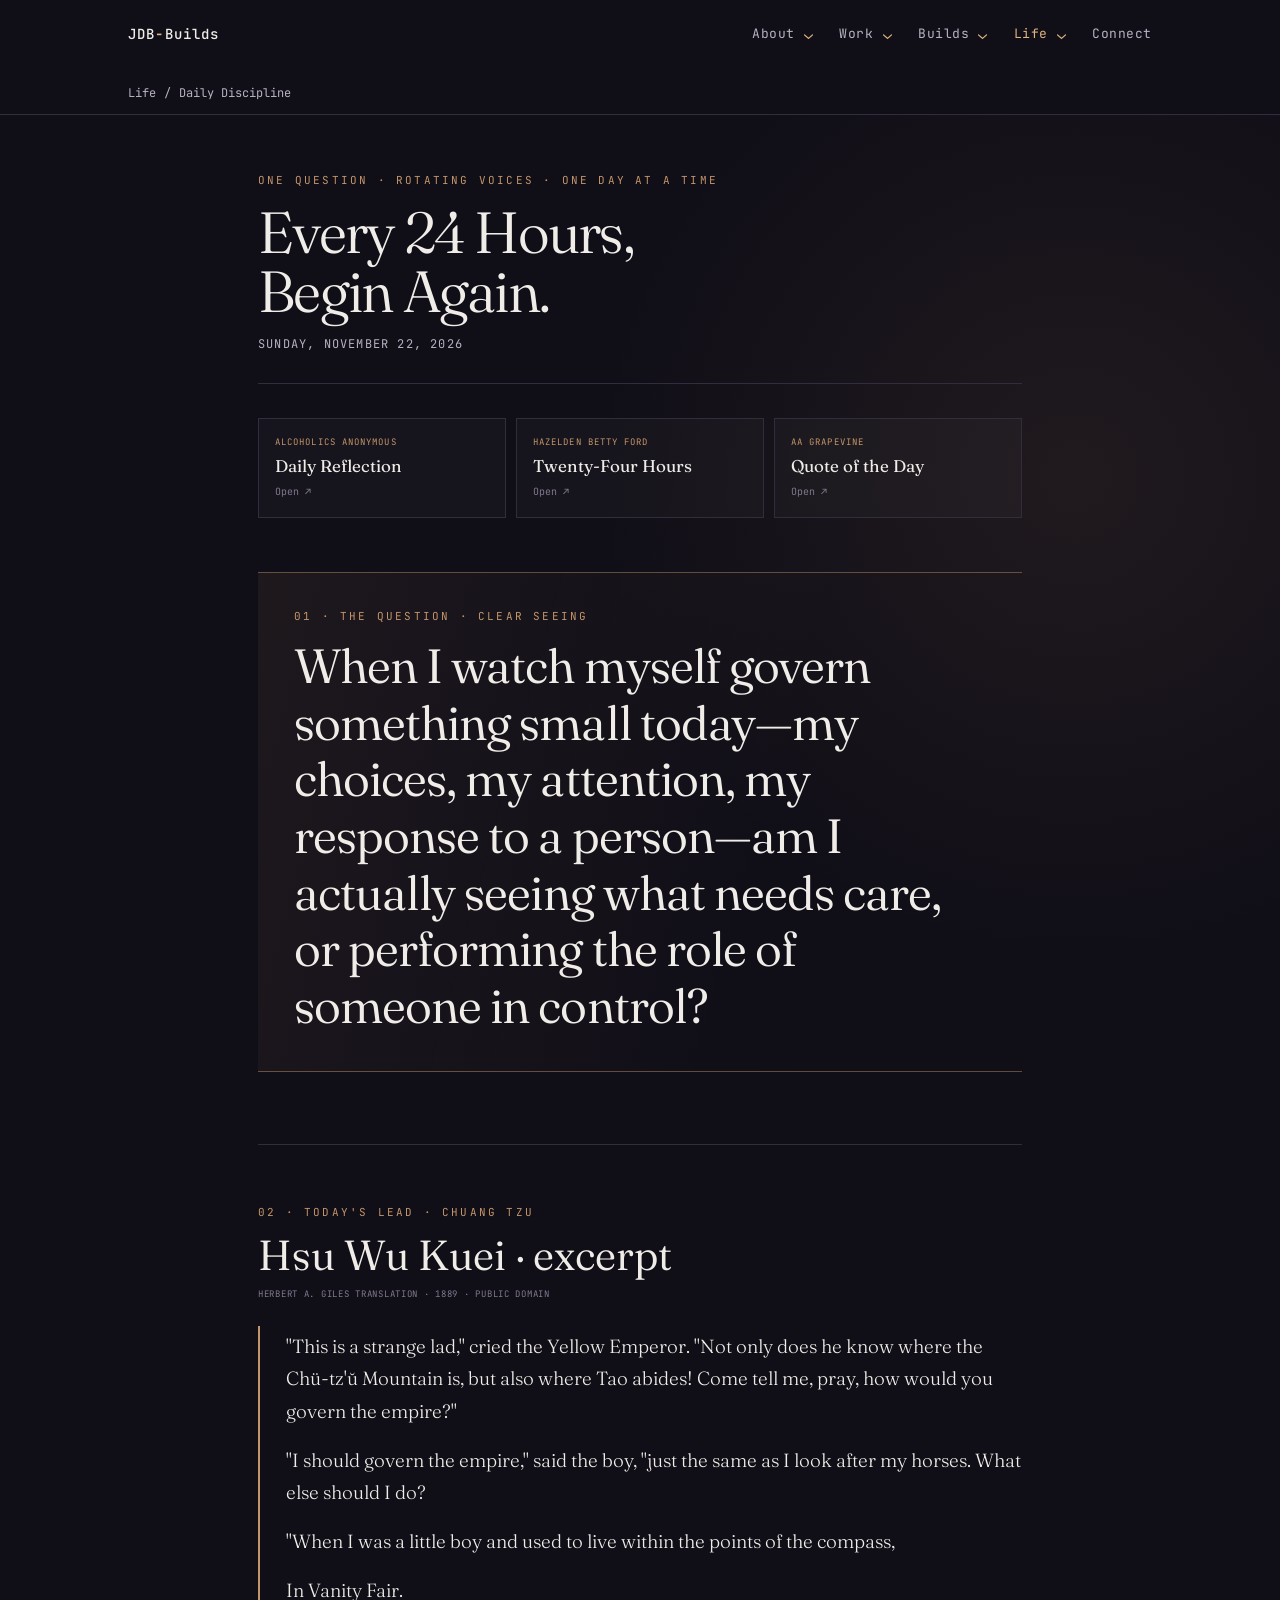
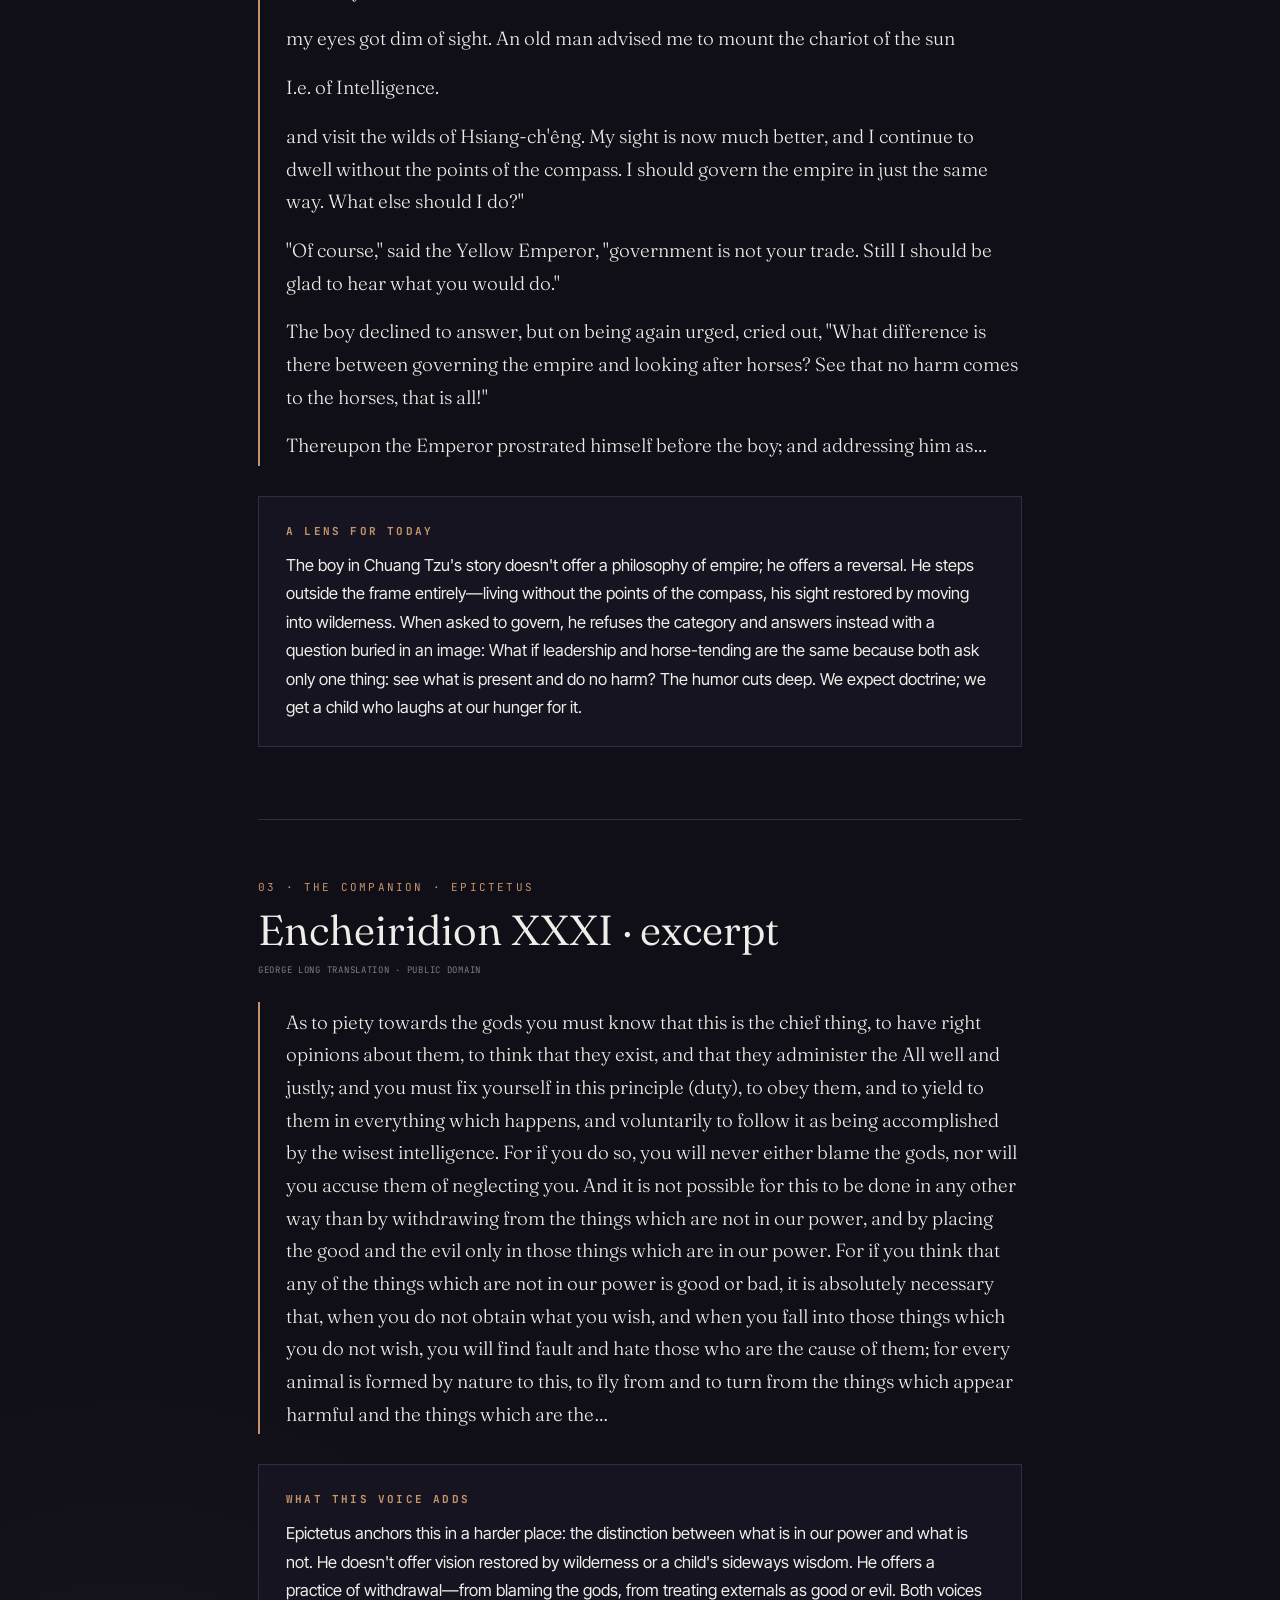
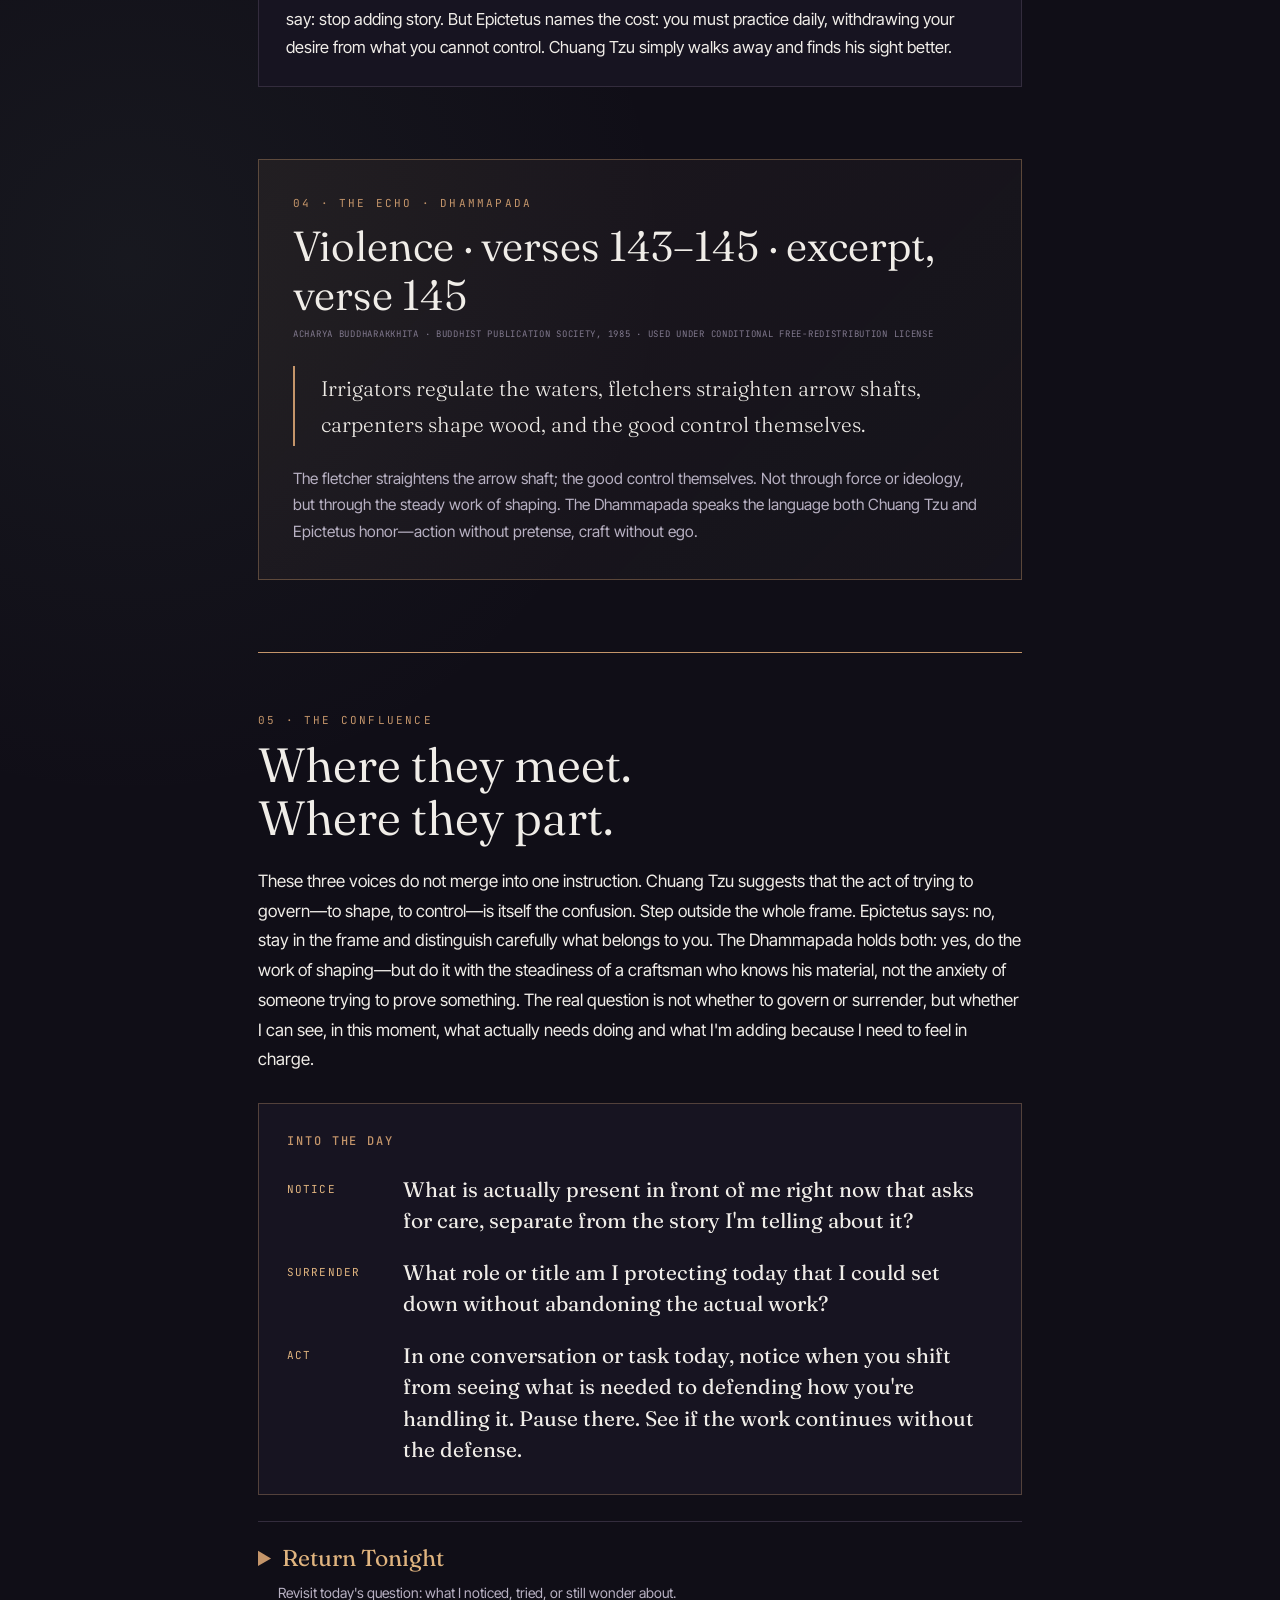
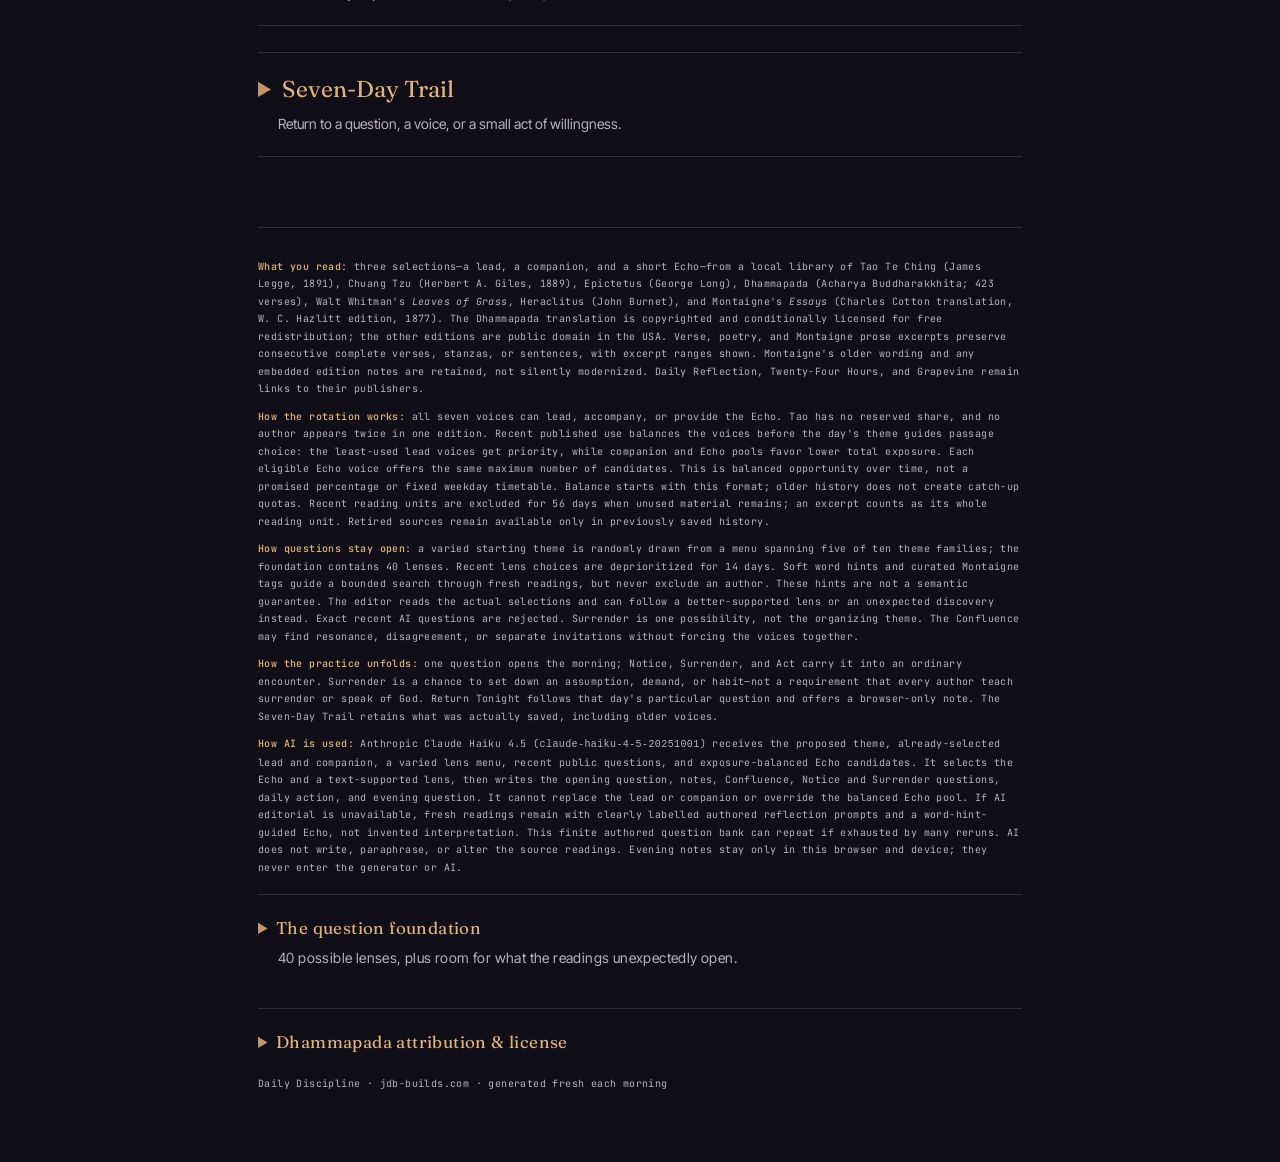
==== commit 05d87fa4: "auto-update daily discipline" ====
--- a/index.html
+++ b/index.html
@@ -1,8 +1,8 @@
 <!DOCTYPE html>
 <html lang="en"><head><meta charset="UTF-8"><meta name="viewport" content="width=device-width,initial-scale=1.0">
 <meta name="description" content="Daily Discipline: recovery, spiritual reading, and one question to carry into the day.">
-<script id="discipline-freshness" type="application/json">{"version": 1, "date": "2026-11-21", "editorial_mode": "ai", "generated_at": "2026-11-21T07:15:52.942985+00:00", "selections": {"lead": "tao:13", "companion": "dhammapada:v36_38", "echo": "whitman:open_road_1"}}</script>
-<title>Daily Discipline — Saturday, November 21, 2026</title>
+<script id="discipline-freshness" type="application/json">{"version": 1, "date": "2026-11-22", "editorial_mode": "ai", "generated_at": "2026-11-22T07:15:46.467363+00:00", "selections": {"lead": "chuangtzu:24", "companion": "epictetus:XXXI", "echo": "dhammapada:v143_145"}}</script>
+<title>Daily Discipline — Sunday, November 22, 2026</title>
 <link rel="preconnect" href="https://fonts.googleapis.com"><link rel="preconnect" href="https://fonts.gstatic.com" crossorigin>
 <link href="https://fonts.googleapis.com/css2?family=Fraunces:ital,opsz,wght@0,9..144,300..700;1,9..144,300..600&amp;family=Inter+Tight:wght@300;400;500;600&amp;family=JetBrains+Mono:wght@400;500;600&amp;display=swap" rel="stylesheet">
 <style>
@@ -69,45 +69,40 @@
 </header>
 
 <div class="wrap">
-<header class="top" data-discipline-date="2026-11-21"><div class="kicker">One question · rotating voices · one day at a time</div><h1>Every 24 Hours,<br>Begin Again.</h1><div class="date">Saturday, November 21, 2026</div></header>
+<header class="top" data-discipline-date="2026-11-22"><div class="kicker">One question · rotating voices · one day at a time</div><h1>Every 24 Hours,<br>Begin Again.</h1><div class="date">Sunday, November 22, 2026</div></header>
 <nav class="open-grid" aria-label="Recovery readings">
 <a class="card-link" href="https://www.aa.org/daily-reflections" target="_blank" rel="noopener"><div class="label">Alcoholics Anonymous</div><h2>Daily Reflection</h2><div class="go">Open ↗</div></a>
 <a class="card-link" href="https://www.hazeldenbettyford.org/thought-for-the-day" target="_blank" rel="noopener"><div class="label">Hazelden Betty Ford</div><h2>Twenty-Four Hours</h2><div class="go">Open ↗</div></a>
 <a class="card-link" href="https://www.aagrapevine.org/#quote-of-the-day" target="_blank" rel="noopener"><div class="label">AA Grapevine</div><h2>Quote of the Day</h2><div class="go">Open ↗</div></a></nav>
-<section class="question-card" aria-labelledby="daily-question"><div class="label">01 · The question · Reading-led discovery</div><h2 id="daily-question">When the Tao speaker warns that honouring my own body makes me liable to calamity, and Whitman calls me to the open road needing nothing, am I actually free—or just trading one grip for another?</h2></section>
+<section class="question-card" aria-labelledby="daily-question"><div class="label">01 · The question · Clear seeing</div><h2 id="daily-question">When I watch myself govern something small today—my choices, my attention, my response to a person—am I actually seeing what needs care, or performing the role of someone in control?</h2></section>
 
-  <section class="reading" aria-labelledby="reading-02" data-reading-role="lead" data-selection-key="tao:13">
-    <div class="eyebrow">02 · Today&#x27;s lead · Tao Te Ching</div>
-    <h2 id="reading-02">Chapter 13</h2>
-    <div class="source-note">James Legge translation · 1891 · public domain</div>
-    <div class="verse"><p>Favour and disgrace would seem equally to be feared; honour and great calamity, to be regarded as personal conditions (of the same kind). What is meant by speaking thus of favour and disgrace? Disgrace is being in a low position (after the enjoyment of favour). The getting that (favour) leads to the apprehension (of losing it), and the losing it leads to the fear of (still greater calamity):--this is what is meant by saying that favour and disgrace would seem equally to be feared.</p><p>And what is meant by saying that honour and great calamity are to be (similarly) regarded as personal conditions? What makes me liable to great calamity is my having the body (which I call myself); if I had not the body, what great calamity could come to me? Therefore he who would administer the kingdom, honouring it as he honours his own person, may be employed to govern it, and he who would administer it with the love which he bears to his own person may be entrusted with it.</p></div>
-    <div class="movement"><h3>A lens for today</h3><p>The passage speaks of a paradox that sits at the heart of power and peace: the more I cling to favour, status, or even my own body as a possession to protect, the more I become hostage to losing it. The teacher suggests a different way—not indifference, but a kind of administration that holds without grasping, that honours without owning. This is not about becoming numb or abandoning care; it is about where the centre of gravity lives in me when I move through the world.</p></div>
+  <section class="reading" aria-labelledby="reading-02" data-reading-role="lead" data-selection-key="chuangtzu:24">
+    <div class="eyebrow">02 · Today&#x27;s lead · Chuang Tzu</div>
+    <h2 id="reading-02">Hsu Wu Kuei · excerpt</h2>
+    <div class="source-note">Herbert A. Giles translation · 1889 · public domain</div>
+    <div class="verse"><p>&quot;This is a strange lad,&quot; cried the Yellow Emperor. &quot;Not only does he know where the Chü-tz&#x27;ŭ Mountain is, but also where Tao abides! Come tell me, pray, how would you govern the empire?&quot;</p><p>&quot;I should govern the empire,&quot; said the boy, &quot;just the same as I look after my horses. What else should I do?</p><p>&quot;When I was a little boy and used to live within the points of the compass,</p><p>In Vanity Fair.</p><p>my eyes got dim of sight. An old man advised me to mount the chariot of the sun</p><p>I.e. of Intelligence.</p><p>and visit the wilds of Hsiang-ch&#x27;êng. My sight is now much better, and I continue to dwell without the points of the compass. I should govern the empire in just the same way. What else should I do?&quot;</p><p>&quot;Of course,&quot; said the Yellow Emperor, &quot;government is not your trade. Still I should be glad to hear what you would do.&quot;</p><p>The boy declined to answer, but on being again urged, cried out, &quot;What difference is there between governing the empire and looking after horses? See that no harm comes to the horses, that is all!&quot;</p><p>Thereupon the Emperor prostrated himself before the boy; and addressing him as…</p></div>
+    <div class="movement"><h3>A lens for today</h3><p>The boy in Chuang Tzu&#x27;s story doesn&#x27;t offer a philosophy of empire; he offers a reversal. He steps outside the frame entirely—living without the points of the compass, his sight restored by moving into wilderness. When asked to govern, he refuses the category and answers instead with a question buried in an image: What if leadership and horse-tending are the same because both ask only one thing: see what is present and do no harm? The humor cuts deep. We expect doctrine; we get a child who laughs at our hunger for it.</p></div>
   </section>
 
-  <section class="reading" aria-labelledby="reading-03" data-reading-role="companion" data-selection-key="dhammapada:v36_38">
-    <div class="eyebrow">03 · The companion · Dhammapada</div>
-    <h2 id="reading-03">The Mind · verses 36–38</h2>
-    <div class="source-note">Acharya Buddharakkhita · Buddhist Publication Society, 1985 · used under conditional free-redistribution license</div>
-    <div class="verse"><p>Let the discerning man guard the mind, so difficult to detect and extremely subtle, seizing whatever it desires. A guarded mind brings happiness.</p><p>Dwelling in the cave (of the heart), the mind, without form, wanders far and alone. Those who subdue this mind are liberated from the bonds of Mara.</p><p>Wisdom never becomes perfect in one whose mind is not steadfast, who knows not the Good Teaching and whose faith wavers.</p></div>
-    <div class="movement"><h3>What this voice adds</h3><p>The Dhammapada agrees that the mind is the problem—restless, seizing, wandering—but locates liberation in subduing craving itself, not in clever management of externals. The Buddhist voice insists on steady practice, heedfulness, faith in the teaching. Where the Tao suggests a natural yielding, Buddhism names active discipline and the possibility of bondage through ignorance.</p></div>
+  <section class="reading" aria-labelledby="reading-03" data-reading-role="companion" data-selection-key="epictetus:XXXI">
+    <div class="eyebrow">03 · The companion · Epictetus</div>
+    <h2 id="reading-03">Encheiridion XXXI · excerpt</h2>
+    <div class="source-note">George Long translation · public domain</div>
+    <div class="verse"><p>As to piety towards the gods you must know that this is the chief thing, to have right opinions about them, to think that they exist, and that they administer the All well and justly; and you must fix yourself in this principle (duty), to obey them, and to yield to them in everything which happens, and voluntarily to follow it as being accomplished by the wisest intelligence. For if you do so, you will never either blame the gods, nor will you accuse them of neglecting you. And it is not possible for this to be done in any other way than by withdrawing from the things which are not in our power, and by placing the good and the evil only in those things which are in our power. For if you think that any of the things which are not in our power is good or bad, it is absolutely necessary that, when you do not obtain what you wish, and when you fall into those things which you do not wish, you will find fault and hate those who are the cause of them; for every animal is formed by nature to this, to fly from and to turn from the things which appear harmful and the things which are the…</p></div>
+    <div class="movement"><h3>What this voice adds</h3><p>Epictetus anchors this in a harder place: the distinction between what is in our power and what is not. He doesn&#x27;t offer vision restored by wilderness or a child&#x27;s sideways wisdom. He offers a practice of withdrawal—from blaming the gods, from treating externals as good or evil. Both voices say: stop adding story. But Epictetus names the cost: you must practice daily, withdrawing your desire from what you cannot control. Chuang Tzu simply walks away and finds his sight better.</p></div>
   </section>
 
-  <section class="echo" aria-labelledby="echo-heading" data-reading-role="echo" data-selection-key="whitman:open_road_1">
-    <div class="eyebrow">04 · The Echo · Walt Whitman</div>
-    <h2 id="echo-heading">Song of the Open Road · section 1 · excerpt, stanza 1–2</h2>
-    <div class="source-note">Leaves of Grass · selected poems and numbered sections · public domain in the USA</div>
-    <div class="verse"><p style="white-space:pre-line">Afoot and light-hearted I take to the open road,
-Healthy, free, the world before me,
-The long brown path before me leading wherever I choose.</p><p style="white-space:pre-line">Henceforth I ask not good-fortune, I myself am good-fortune,
-Henceforth I whimper no more, postpone no more, need nothing,
-Done with indoor complaints, libraries, querulous criticisms,
-Strong and content I travel the open road.</p></div>
-    <p class="echo-note">Whitman&#x27;s declaration—&#x27;I myself am good-fortune&#x27;—echoes the Tao&#x27;s wisdom about detachment from favour, yet his exuberance claims something the Tao leaves silent: the joy and embodied power of the self on the road. He does not administer detachment; he sings it.</p>
+  <section class="echo" aria-labelledby="echo-heading" data-reading-role="echo" data-selection-key="dhammapada:v143_145">
+    <div class="eyebrow">04 · The Echo · Dhammapada</div>
+    <h2 id="echo-heading">Violence · verses 143–145 · excerpt, verse 145</h2>
+    <div class="source-note">Acharya Buddharakkhita · Buddhist Publication Society, 1985 · used under conditional free-redistribution license</div>
+    <div class="verse"><p>Irrigators regulate the waters, fletchers straighten arrow shafts, carpenters shape wood, and the good control themselves.</p></div>
+    <p class="echo-note">The fletcher straightens the arrow shaft; the good control themselves. Not through force or ideology, but through the steady work of shaping. The Dhammapada speaks the language both Chuang Tzu and Epictetus honor—action without pretense, craft without ego.</p>
   </section>
-<section class="confluence" aria-labelledby="confluence-heading"><div class="eyebrow">05 · The Confluence</div><h2 id="confluence-heading">Where they meet.<br>Where they part.</h2><p>All three voices warn against the false security of possession and status, but they diverge sharply on what replaces it. The Tao suggests a kind of noble restraint—honouring without grasping. The Dhammapada prescribes vigilance and the subduing of craving through discipline and faith in liberation. Whitman insists on robust self-trust and the pleasure of the journey itself, needing nothing yet fully alive. The Tao and Dhammapada can speak together about freedom from attachment; Whitman refuses to call embodied joy and self-trust a trap. No synthesis needed: each names a real risk the others face.</p></section>
-<section class="carry" aria-labelledby="practice-heading"><h3 id="practice-heading">Into the Day</h3><dl class="practice-steps"><div><dt>Notice</dt><dd>When I meet someone today whose status or usefulness differs from mine, do I actually see them—or see only the distance?</dd></div><div><dt>Surrender</dt><dd>What if I stopped trying to prove I am detached, independent, or spiritually advanced—and simply noticed what I actually grip?</dd></div><div><dt>Act</dt><dd>Today, when I feel drawn to protect my image or position, pause and ask: Am I honouring this, or grasping it? Then take one small action from the lighter answer.</dd></div></dl></section>
-<details class="return"><summary>Return Tonight<small>Revisit today's question: what I noticed, tried, or still wonder about.</small></summary><div class="evening-entry" data-note-date="2026-11-21">
-<p class="night-question">Where did I grip today, and where did I move more freely? What made the difference—and was it what I expected?</p>
+<section class="confluence" aria-labelledby="confluence-heading"><div class="eyebrow">05 · The Confluence</div><h2 id="confluence-heading">Where they meet.<br>Where they part.</h2><p>These three voices do not merge into one instruction. Chuang Tzu suggests that the act of trying to govern—to shape, to control—is itself the confusion. Step outside the whole frame. Epictetus says: no, stay in the frame and distinguish carefully what belongs to you. The Dhammapada holds both: yes, do the work of shaping—but do it with the steadiness of a craftsman who knows his material, not the anxiety of someone trying to prove something. The real question is not whether to govern or surrender, but whether I can see, in this moment, what actually needs doing and what I&#x27;m adding because I need to feel in charge.</p></section>
+<section class="carry" aria-labelledby="practice-heading"><h3 id="practice-heading">Into the Day</h3><dl class="practice-steps"><div><dt>Notice</dt><dd>What is actually present in front of me right now that asks for care, separate from the story I&#x27;m telling about it?</dd></div><div><dt>Surrender</dt><dd>What role or title am I protecting today that I could set down without abandoning the actual work?</dd></div><div><dt>Act</dt><dd>In one conversation or task today, notice when you shift from seeing what is needed to defending how you&#x27;re handling it. Pause there. See if the work continues without the defense.</dd></div></dl></section>
+<details class="return"><summary>Return Tonight<small>Revisit today's question: what I noticed, tried, or still wonder about.</small></summary><div class="evening-entry" data-note-date="2026-11-22">
+<p class="night-question">When I actually stopped adding my own story to something today, what became visible that I couldn&#x27;t see before?</p>
 <div class="private-note" hidden>
 <label for="evening-note-today">A few words to return to (optional)</label>
 <textarea id="evening-note-today" rows="4" maxlength="4000" autocomplete="off" spellcheck="false" placeholder="What did I notice, try, or learn today?"></textarea>
@@ -116,7 +111,16 @@
 <p class="note-status" role="status" aria-live="polite"></p></div>
 <noscript><p class="note-privacy">You can reflect on this question here; saving a note requires JavaScript.</p></noscript>
 </div></details>
-<details class="trail"><summary>Seven-Day Trail<small>Return to a question, a voice, or a small act of willingness.</small></summary><p class="trail-intro">The past seven calendar days, newest first. Each day holds its latest generated reading; new practice prompts collect from this update onward.</p><ul class="trail-list"><li><details><summary><time datetime="2026-11-21">Saturday, November 21</time></summary><div class="trail-content"><p class="trail-voices">Lead: Tao Te Ching · Chapter 13 / Companion: Dhammapada · The Mind · verses 36–38 / Echo: Walt Whitman · Song of the Open Road · section 1 · excerpt, stanza 1–2</p><p class="trail-question">When the Tao speaker warns that honouring my own body makes me liable to calamity, and Whitman calls me to the open road needing nothing, am I actually free—or just trading one grip for another?</p><dl class="practice-steps compact"><div><dt>Notice</dt><dd>When I meet someone today whose status or usefulness differs from mine, do I actually see them—or see only the distance?</dd></div><div><dt>Surrender</dt><dd>What if I stopped trying to prove I am detached, independent, or spiritually advanced—and simply noticed what I actually grip?</dd></div><div><dt>Act</dt><dd>Today, when I feel drawn to protect my image or position, pause and ask: Am I honouring this, or grasping it? Then take one small action from the lighter answer.</dd></div></dl><div class="evening-entry" data-note-date="2026-11-21">
+<details class="trail"><summary>Seven-Day Trail<small>Return to a question, a voice, or a small act of willingness.</small></summary><p class="trail-intro">The past seven calendar days, newest first. Each day holds its latest generated reading; new practice prompts collect from this update onward.</p><ul class="trail-list"><li><details><summary><time datetime="2026-11-22">Sunday, November 22</time></summary><div class="trail-content"><p class="trail-voices">Lead: Chuang Tzu · Hsu Wu Kuei · excerpt / Companion: Epictetus · Encheiridion XXXI · excerpt / Echo: Dhammapada · Violence · verses 143–145 · excerpt, verse 145</p><p class="trail-question">When I watch myself govern something small today—my choices, my attention, my response to a person—am I actually seeing what needs care, or performing the role of someone in control?</p><dl class="practice-steps compact"><div><dt>Notice</dt><dd>What is actually present in front of me right now that asks for care, separate from the story I&#x27;m telling about it?</dd></div><div><dt>Surrender</dt><dd>What role or title am I protecting today that I could set down without abandoning the actual work?</dd></div><div><dt>Act</dt><dd>In one conversation or task today, notice when you shift from seeing what is needed to defending how you&#x27;re handling it. Pause there. See if the work continues without the defense.</dd></div></dl><div class="evening-entry" data-note-date="2026-11-22">
+<p class="night-question">When I actually stopped adding my own story to something today, what became visible that I couldn&#x27;t see before?</p>
+<div class="private-note" hidden>
+<label for="evening-note-2026-11-22">A few words to return to (optional)</label>
+<textarea id="evening-note-2026-11-22" rows="4" maxlength="4000" autocomplete="off" spellcheck="false" placeholder="What did I notice, try, or learn today?"></textarea>
+<p class="note-privacy">Saved only in this browser on this device. No account or cloud sync. Clearing browser data removes saved notes.</p>
+<div class="note-actions"><button type="button" data-note-save>Save on this device</button><button type="button" data-note-clear>Clear this note</button></div>
+<p class="note-status" role="status" aria-live="polite"></p></div>
+<noscript><p class="note-privacy">You can reflect on this question here; saving a note requires JavaScript.</p></noscript>
+</div></div></details></li><li><details><summary><time datetime="2026-11-21">Saturday, November 21</time></summary><div class="trail-content"><p class="trail-voices">Lead: Tao Te Ching · Chapter 13 / Companion: Dhammapada · The Mind · verses 36–38 / Echo: Walt Whitman · Song of the Open Road · section 1 · excerpt, stanza 1–2</p><p class="trail-question">When the Tao speaker warns that honouring my own body makes me liable to calamity, and Whitman calls me to the open road needing nothing, am I actually free—or just trading one grip for another?</p><dl class="practice-steps compact"><div><dt>Notice</dt><dd>When I meet someone today whose status or usefulness differs from mine, do I actually see them—or see only the distance?</dd></div><div><dt>Surrender</dt><dd>What if I stopped trying to prove I am detached, independent, or spiritually advanced—and simply noticed what I actually grip?</dd></div><div><dt>Act</dt><dd>Today, when I feel drawn to protect my image or position, pause and ask: Am I honouring this, or grasping it? Then take one small action from the lighter answer.</dd></div></dl><div class="evening-entry" data-note-date="2026-11-21">
 <p class="night-question">Where did I grip today, and where did I move more freely? What made the difference—and was it what I expected?</p>
 <div class="private-note" hidden>
 <label for="evening-note-2026-11-21">A few words to return to (optional)</label>
@@ -170,15 +174,6 @@
 <div class="note-actions"><button type="button" data-note-save>Save on this device</button><button type="button" data-note-clear>Clear this note</button></div>
 <p class="note-status" role="status" aria-live="polite"></p></div>
 <noscript><p class="note-privacy">You can reflect on this question here; saving a note requires JavaScript.</p></noscript>
-</div></div></details></li><li><details><summary><time datetime="2026-11-15">Sunday, November 15</time></summary><div class="trail-content"><p class="trail-voices">Lead: Walt Whitman · Song of the Open Road · section 12 / Companion: Heraclitus · Fragment 85 / Echo: Chuang Tzu · Tse Yang · excerpt</p><p class="trail-question">When I encounter someone today—a friend, a stranger, even my own resistance—am I actually listening to who they are, or only to how they fit my idea of companionship?</p><dl class="practice-steps compact"><div><dt>Notice</dt><dd>When I am with someone today, what am I actually attending to—their face, or my next response?</dd></div><div><dt>Surrender</dt><dd>What expectation of what friendship should deliver might I set aside today to see what friendship actually is?</dd></div><div><dt>Act</dt><dd>Notice one person today without planning what to say or do next. Listen to one thing they say that surprises you. Tell no one unless they ask.</dd></div></dl><div class="evening-entry" data-note-date="2026-11-15">
-<p class="night-question">When did I actually hear someone today—not fix, advise, or comfort them, but truly listen? What did that cost me, and what did it give?</p>
-<div class="private-note" hidden>
-<label for="evening-note-2026-11-15">A few words to return to (optional)</label>
-<textarea id="evening-note-2026-11-15" rows="4" maxlength="4000" autocomplete="off" spellcheck="false" placeholder="What did I notice, try, or learn today?"></textarea>
-<p class="note-privacy">Saved only in this browser on this device. No account or cloud sync. Clearing browser data removes saved notes.</p>
-<div class="note-actions"><button type="button" data-note-save>Save on this device</button><button type="button" data-note-clear>Clear this note</button></div>
-<p class="note-status" role="status" aria-live="polite"></p></div>
-<noscript><p class="note-privacy">You can reflect on this question here; saving a note requires JavaScript.</p></noscript>
 </div></div></details></li></ul></details>
 <footer>
 <p><strong>What you read:</strong> three selections—a lead, a companion, and a short Echo—from a local library of Tao Te Ching (James Legge, 1891), Chuang Tzu (Herbert A. Giles, 1889), Epictetus (George Long), <a href="https://accesstoinsight.org/tipitaka/kn/dhp/dhp.intro.budd.html">Dhammapada (Acharya Buddharakkhita; 423 verses)</a>, <a href="https://www.gutenberg.org/ebooks/1322">Walt Whitman's <em>Leaves of Grass</em></a>, Heraclitus (John Burnet), and <a href="https://www.gutenberg.org/ebooks/3600">Montaigne's <em>Essays</em> (Charles Cotton translation, W. C. Hazlitt edition, 1877)</a>. The Dhammapada translation is copyrighted and conditionally licensed for free redistribution; the other editions are public domain in the USA. Verse, poetry, and Montaigne prose excerpts preserve consecutive complete verses, stanzas, or sentences, with excerpt ranges shown. Montaigne's older wording and any embedded edition notes are retained, not silently modernized. Daily Reflection, Twenty-Four Hours, and Grapevine remain links to their publishers.</p>
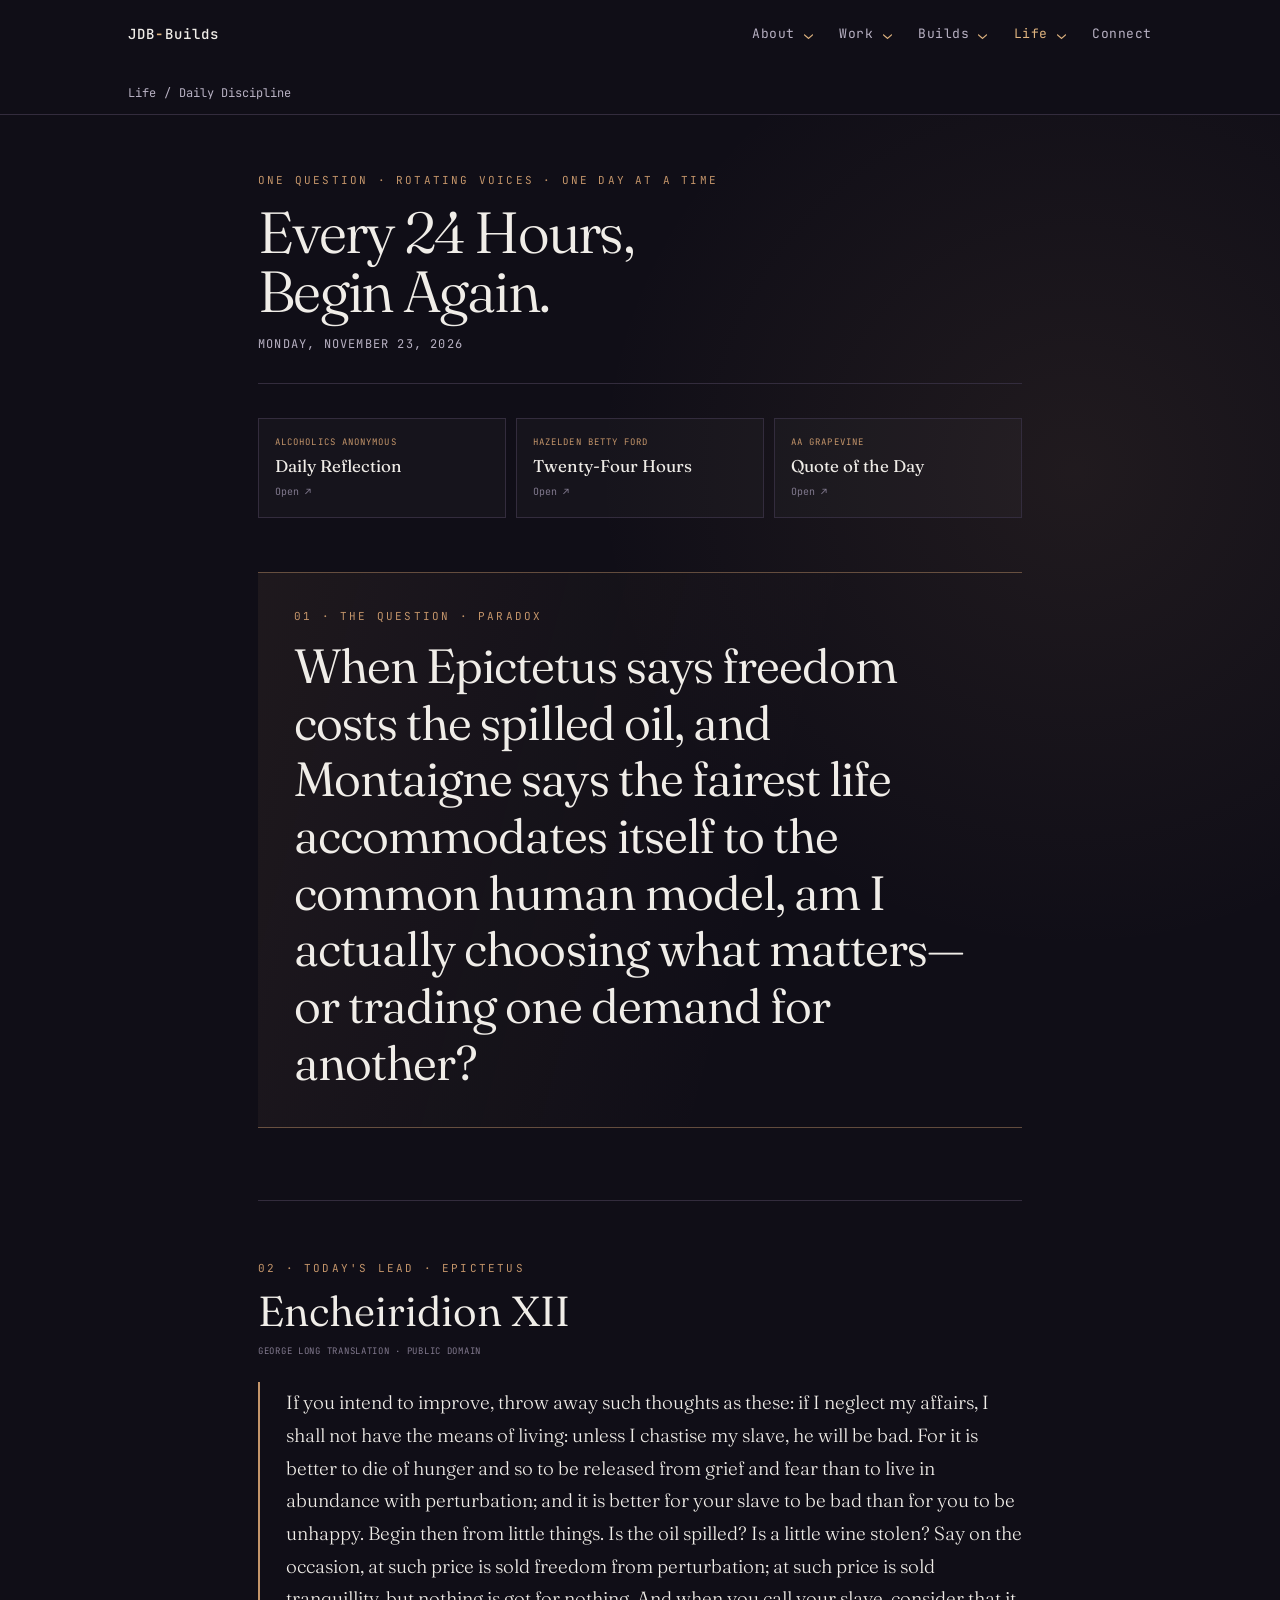
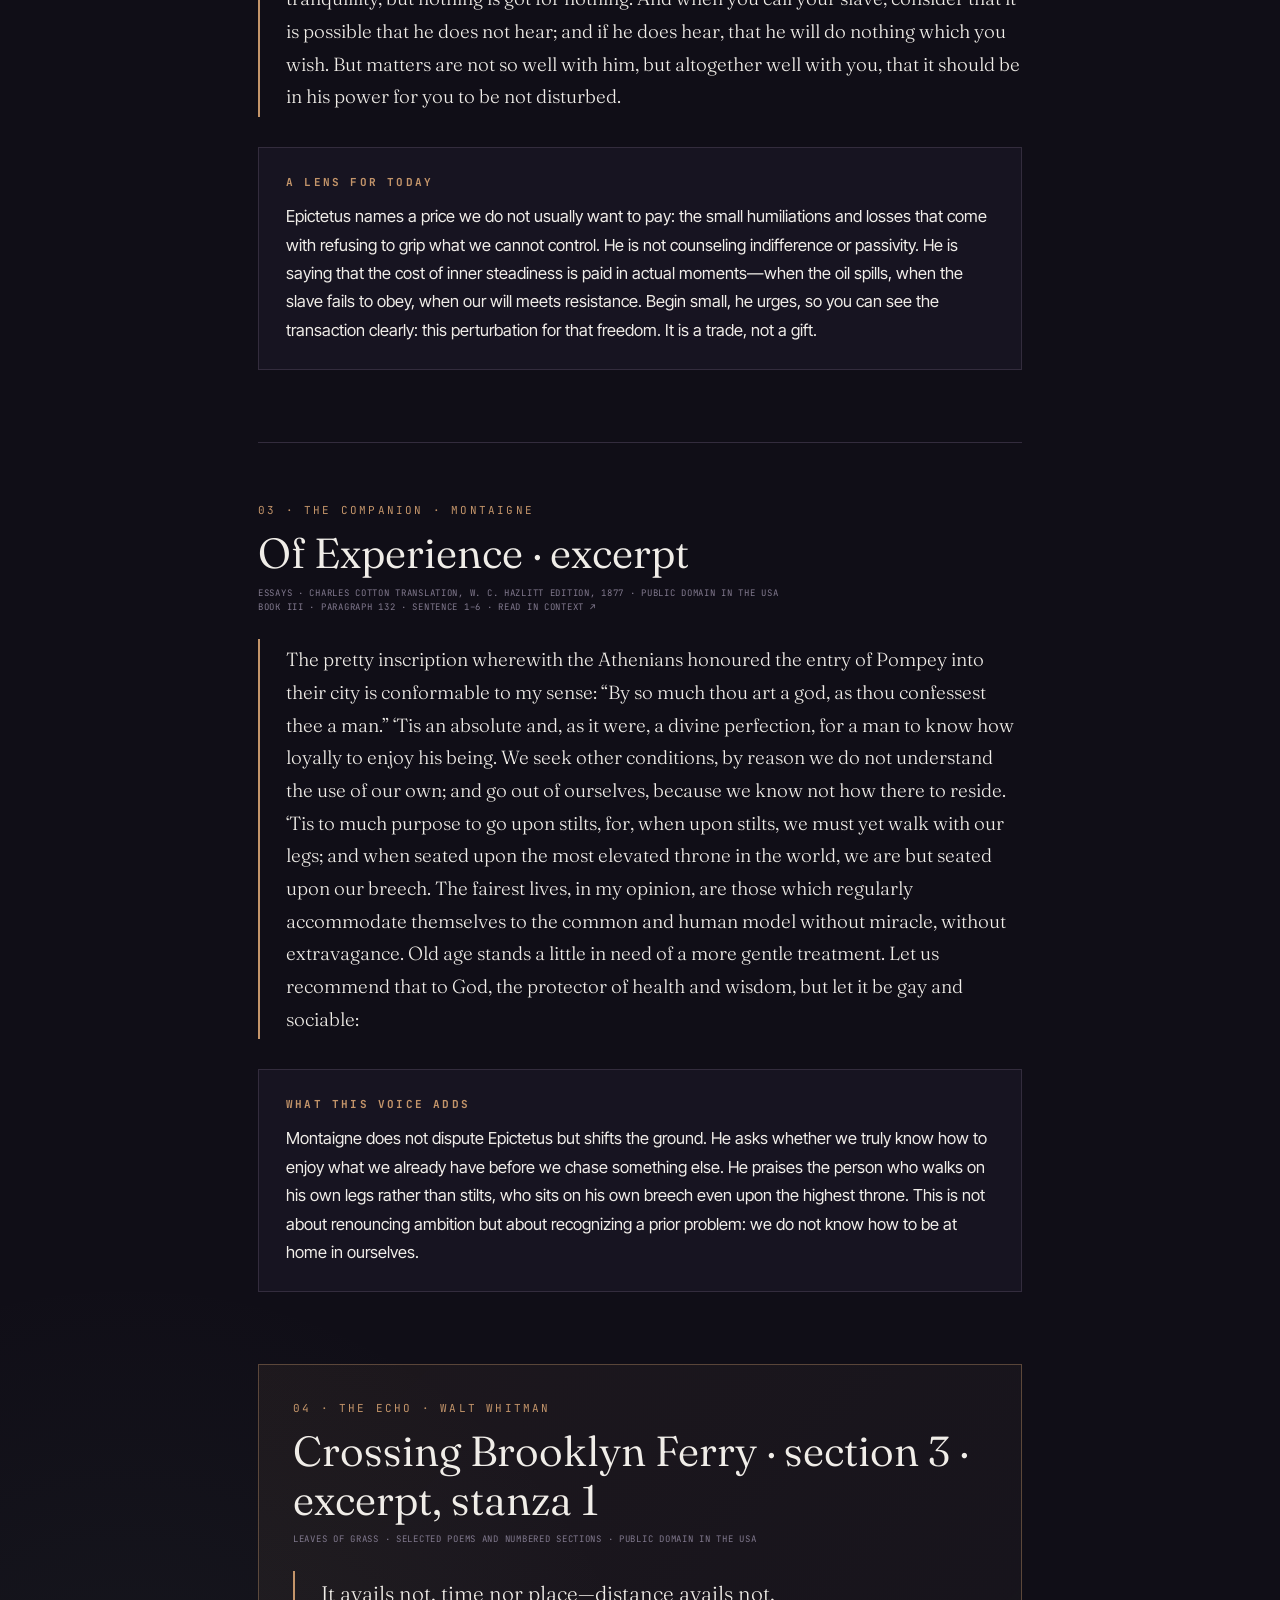
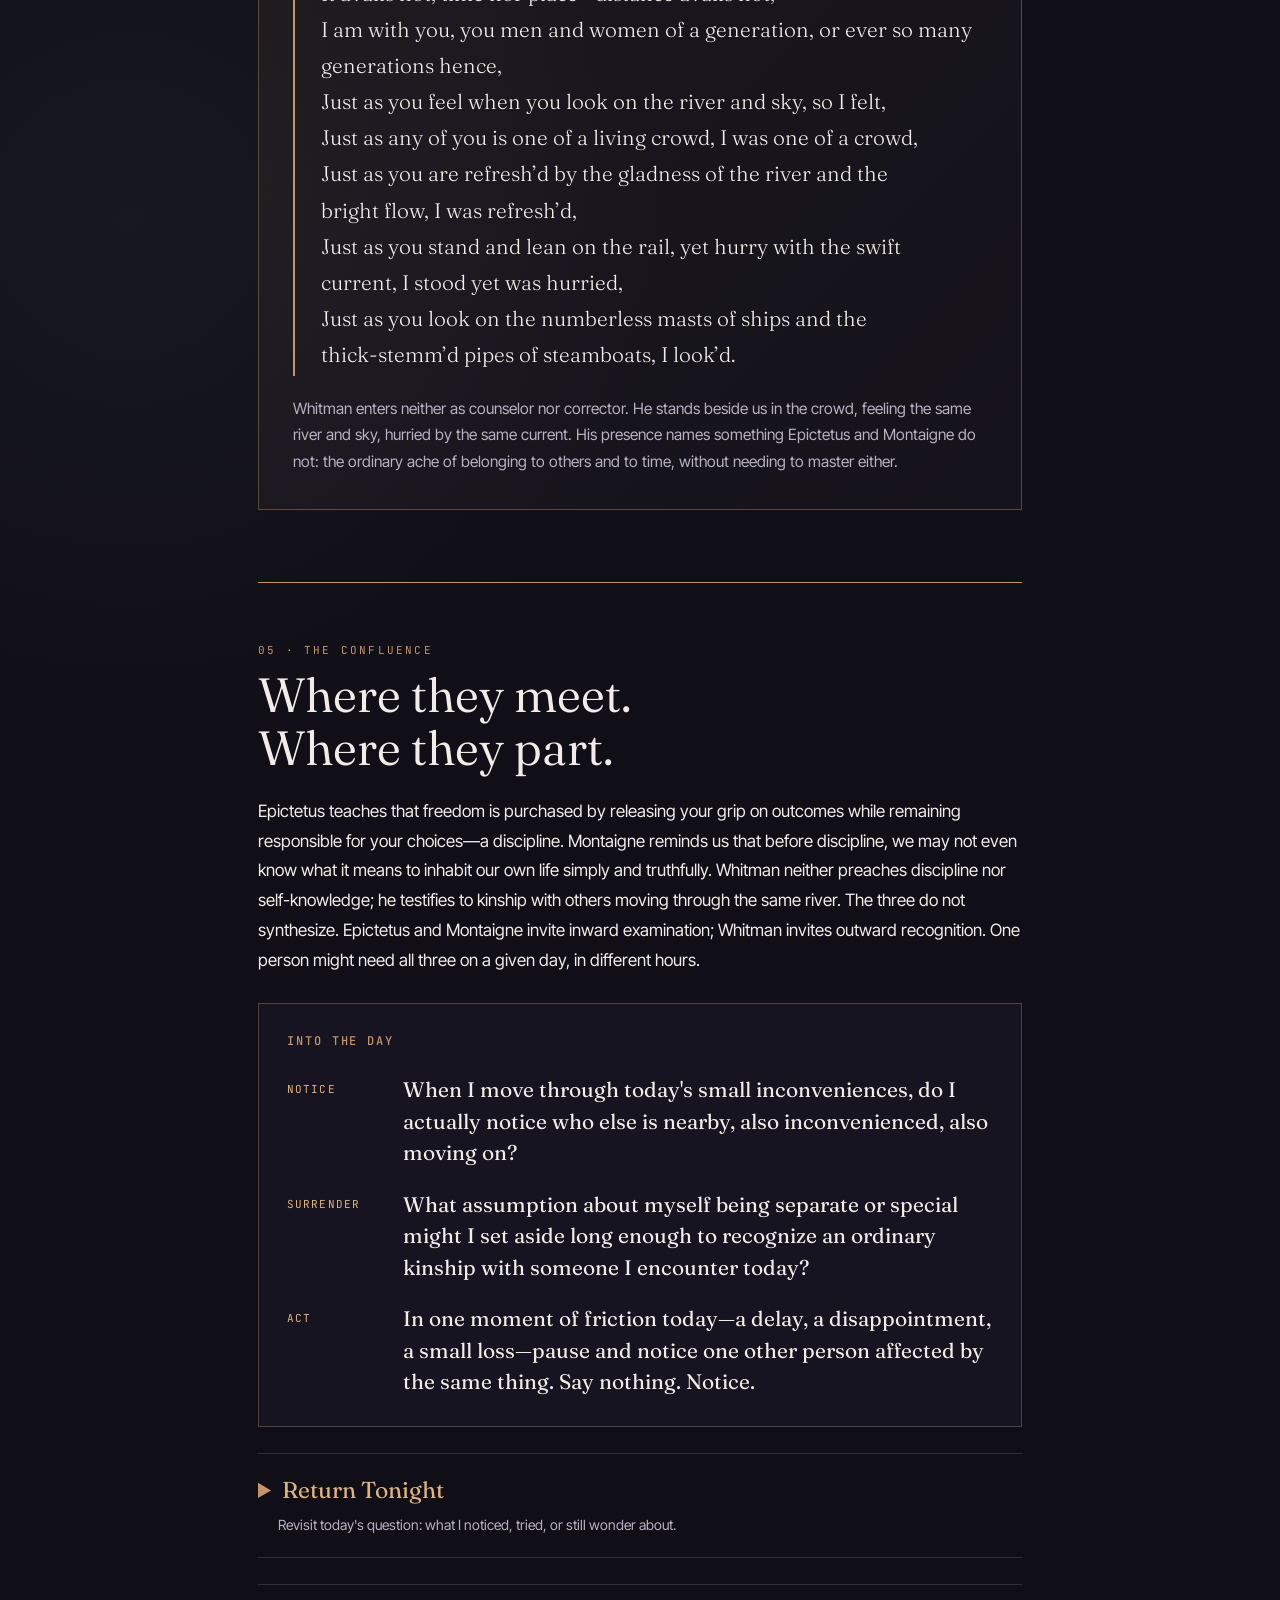
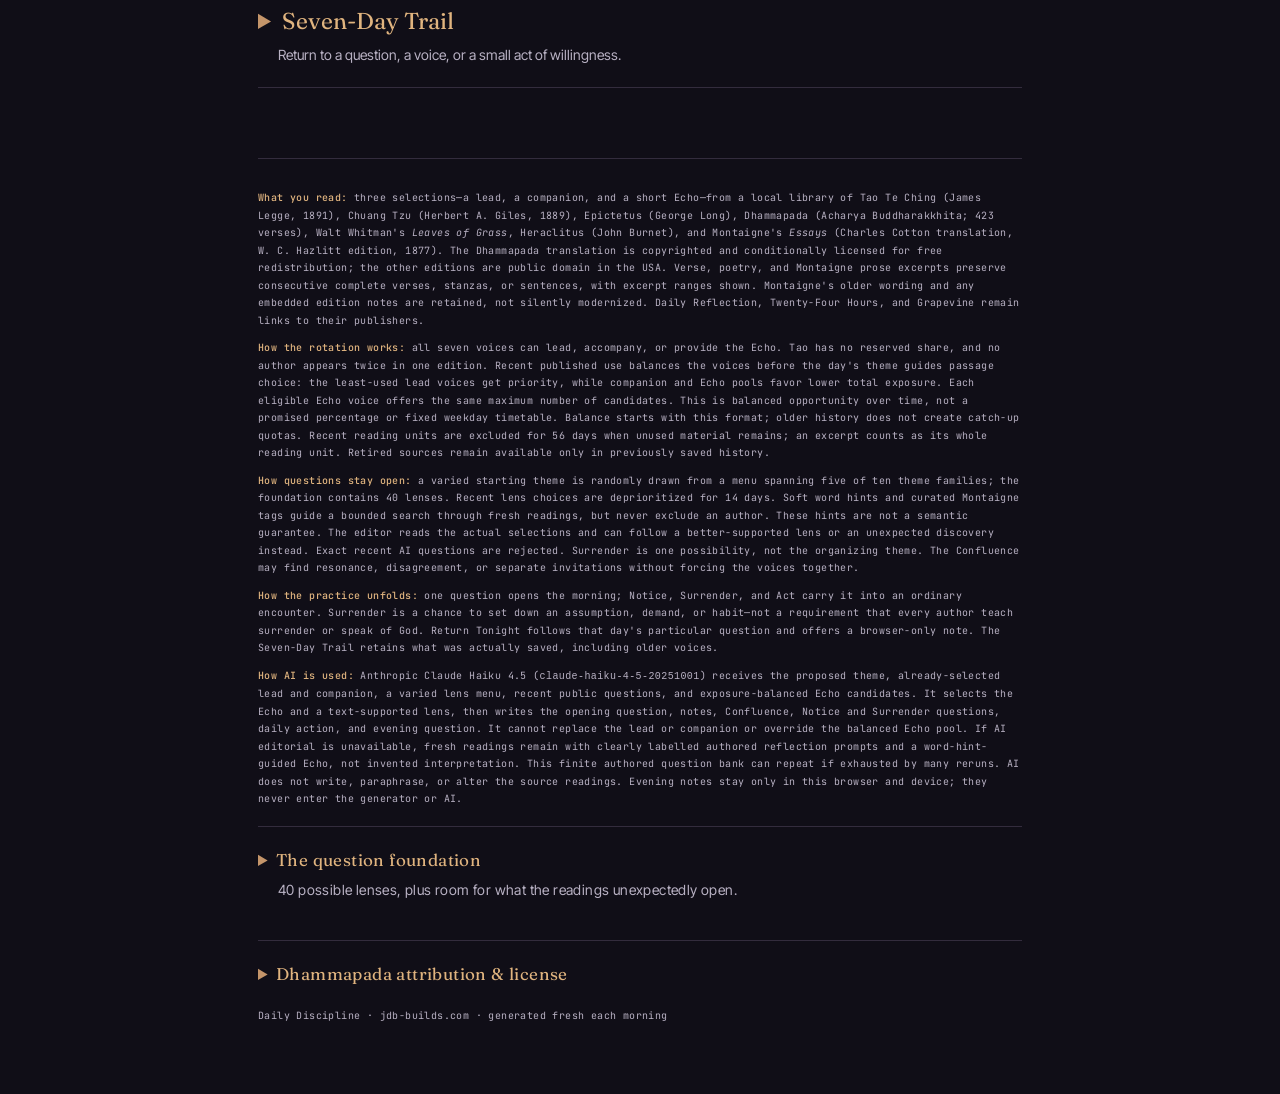
==== commit d9c1ffbe: "auto-update daily discipline" ====
--- a/index.html
+++ b/index.html
@@ -1,8 +1,8 @@
 <!DOCTYPE html>
 <html lang="en"><head><meta charset="UTF-8"><meta name="viewport" content="width=device-width,initial-scale=1.0">
 <meta name="description" content="Daily Discipline: recovery, spiritual reading, and one question to carry into the day.">
-<script id="discipline-freshness" type="application/json">{"version": 1, "date": "2026-11-22", "editorial_mode": "ai", "generated_at": "2026-11-22T07:15:46.467363+00:00", "selections": {"lead": "chuangtzu:24", "companion": "epictetus:XXXI", "echo": "dhammapada:v143_145"}}</script>
-<title>Daily Discipline — Sunday, November 22, 2026</title>
+<script id="discipline-freshness" type="application/json">{"version": 1, "date": "2026-11-23", "editorial_mode": "ai", "generated_at": "2026-11-23T07:46:23.132192+00:00", "selections": {"lead": "epictetus:XII", "companion": "montaigne:b3_of_experience_p132", "echo": "whitman:ferry_3"}}</script>
+<title>Daily Discipline — Monday, November 23, 2026</title>
 <link rel="preconnect" href="https://fonts.googleapis.com"><link rel="preconnect" href="https://fonts.gstatic.com" crossorigin>
 <link href="https://fonts.googleapis.com/css2?family=Fraunces:ital,opsz,wght@0,9..144,300..700;1,9..144,300..600&amp;family=Inter+Tight:wght@300;400;500;600&amp;family=JetBrains+Mono:wght@400;500;600&amp;display=swap" rel="stylesheet">
 <style>
@@ -69,40 +69,50 @@
 </header>
 
 <div class="wrap">
-<header class="top" data-discipline-date="2026-11-22"><div class="kicker">One question · rotating voices · one day at a time</div><h1>Every 24 Hours,<br>Begin Again.</h1><div class="date">Sunday, November 22, 2026</div></header>
+<header class="top" data-discipline-date="2026-11-23"><div class="kicker">One question · rotating voices · one day at a time</div><h1>Every 24 Hours,<br>Begin Again.</h1><div class="date">Monday, November 23, 2026</div></header>
 <nav class="open-grid" aria-label="Recovery readings">
 <a class="card-link" href="https://www.aa.org/daily-reflections" target="_blank" rel="noopener"><div class="label">Alcoholics Anonymous</div><h2>Daily Reflection</h2><div class="go">Open ↗</div></a>
 <a class="card-link" href="https://www.hazeldenbettyford.org/thought-for-the-day" target="_blank" rel="noopener"><div class="label">Hazelden Betty Ford</div><h2>Twenty-Four Hours</h2><div class="go">Open ↗</div></a>
 <a class="card-link" href="https://www.aagrapevine.org/#quote-of-the-day" target="_blank" rel="noopener"><div class="label">AA Grapevine</div><h2>Quote of the Day</h2><div class="go">Open ↗</div></a></nav>
-<section class="question-card" aria-labelledby="daily-question"><div class="label">01 · The question · Clear seeing</div><h2 id="daily-question">When I watch myself govern something small today—my choices, my attention, my response to a person—am I actually seeing what needs care, or performing the role of someone in control?</h2></section>
+<section class="question-card" aria-labelledby="daily-question"><div class="label">01 · The question · Paradox</div><h2 id="daily-question">When Epictetus says freedom costs the spilled oil, and Montaigne says the fairest life accommodates itself to the common human model, am I actually choosing what matters—or trading one demand for another?</h2></section>
 
-  <section class="reading" aria-labelledby="reading-02" data-reading-role="lead" data-selection-key="chuangtzu:24">
-    <div class="eyebrow">02 · Today&#x27;s lead · Chuang Tzu</div>
-    <h2 id="reading-02">Hsu Wu Kuei · excerpt</h2>
-    <div class="source-note">Herbert A. Giles translation · 1889 · public domain</div>
-    <div class="verse"><p>&quot;This is a strange lad,&quot; cried the Yellow Emperor. &quot;Not only does he know where the Chü-tz&#x27;ŭ Mountain is, but also where Tao abides! Come tell me, pray, how would you govern the empire?&quot;</p><p>&quot;I should govern the empire,&quot; said the boy, &quot;just the same as I look after my horses. What else should I do?</p><p>&quot;When I was a little boy and used to live within the points of the compass,</p><p>In Vanity Fair.</p><p>my eyes got dim of sight. An old man advised me to mount the chariot of the sun</p><p>I.e. of Intelligence.</p><p>and visit the wilds of Hsiang-ch&#x27;êng. My sight is now much better, and I continue to dwell without the points of the compass. I should govern the empire in just the same way. What else should I do?&quot;</p><p>&quot;Of course,&quot; said the Yellow Emperor, &quot;government is not your trade. Still I should be glad to hear what you would do.&quot;</p><p>The boy declined to answer, but on being again urged, cried out, &quot;What difference is there between governing the empire and looking after horses? See that no harm comes to the horses, that is all!&quot;</p><p>Thereupon the Emperor prostrated himself before the boy; and addressing him as…</p></div>
-    <div class="movement"><h3>A lens for today</h3><p>The boy in Chuang Tzu&#x27;s story doesn&#x27;t offer a philosophy of empire; he offers a reversal. He steps outside the frame entirely—living without the points of the compass, his sight restored by moving into wilderness. When asked to govern, he refuses the category and answers instead with a question buried in an image: What if leadership and horse-tending are the same because both ask only one thing: see what is present and do no harm? The humor cuts deep. We expect doctrine; we get a child who laughs at our hunger for it.</p></div>
+  <section class="reading" aria-labelledby="reading-02" data-reading-role="lead" data-selection-key="epictetus:XII">
+    <div class="eyebrow">02 · Today&#x27;s lead · Epictetus</div>
+    <h2 id="reading-02">Encheiridion XII</h2>
+    <div class="source-note">George Long translation · public domain</div>
+    <div class="verse"><p>If you intend to improve, throw away such thoughts as these: if I neglect my affairs, I shall not have the means of living: unless I chastise my slave, he will be bad. For it is better to die of hunger and so to be released from grief and fear than to live in abundance with perturbation; and it is better for your slave to be bad than for you to be unhappy. Begin then from little things. Is the oil spilled? Is a little wine stolen? Say on the occasion, at such price is sold freedom from perturbation; at such price is sold tranquillity, but nothing is got for nothing. And when you call your slave, consider that it is possible that he does not hear; and if he does hear, that he will do nothing which you wish. But matters are not so well with him, but altogether well with you, that it should be in his power for you to be not disturbed.</p></div>
+    <div class="movement"><h3>A lens for today</h3><p>Epictetus names a price we do not usually want to pay: the small humiliations and losses that come with refusing to grip what we cannot control. He is not counseling indifference or passivity. He is saying that the cost of inner steadiness is paid in actual moments—when the oil spills, when the slave fails to obey, when our will meets resistance. Begin small, he urges, so you can see the transaction clearly: this perturbation for that freedom. It is a trade, not a gift.</p></div>
   </section>
 
-  <section class="reading" aria-labelledby="reading-03" data-reading-role="companion" data-selection-key="epictetus:XXXI">
-    <div class="eyebrow">03 · The companion · Epictetus</div>
-    <h2 id="reading-03">Encheiridion XXXI · excerpt</h2>
-    <div class="source-note">George Long translation · public domain</div>
-    <div class="verse"><p>As to piety towards the gods you must know that this is the chief thing, to have right opinions about them, to think that they exist, and that they administer the All well and justly; and you must fix yourself in this principle (duty), to obey them, and to yield to them in everything which happens, and voluntarily to follow it as being accomplished by the wisest intelligence. For if you do so, you will never either blame the gods, nor will you accuse them of neglecting you. And it is not possible for this to be done in any other way than by withdrawing from the things which are not in our power, and by placing the good and the evil only in those things which are in our power. For if you think that any of the things which are not in our power is good or bad, it is absolutely necessary that, when you do not obtain what you wish, and when you fall into those things which you do not wish, you will find fault and hate those who are the cause of them; for every animal is formed by nature to this, to fly from and to turn from the things which appear harmful and the things which are the…</p></div>
-    <div class="movement"><h3>What this voice adds</h3><p>Epictetus anchors this in a harder place: the distinction between what is in our power and what is not. He doesn&#x27;t offer vision restored by wilderness or a child&#x27;s sideways wisdom. He offers a practice of withdrawal—from blaming the gods, from treating externals as good or evil. Both voices say: stop adding story. But Epictetus names the cost: you must practice daily, withdrawing your desire from what you cannot control. Chuang Tzu simply walks away and finds his sight better.</p></div>
+  <section class="reading" aria-labelledby="reading-03" data-reading-role="companion" data-selection-key="montaigne:b3_of_experience_p132">
+    <div class="eyebrow">03 · The companion · Montaigne</div>
+    <h2 id="reading-03">Of Experience · excerpt</h2>
+    <div class="source-note">Essays · Charles Cotton translation, W. C. Hazlitt edition, 1877 · public domain in the USA<br>Book III · paragraph 132 · sentence 1–6 · <a href="https://www.gutenberg.org/files/3600/3600-h/3600-h.htm#link2HCH0106" target="_blank" rel="noopener">Read in context ↗</a></div>
+    <div class="verse"><p>The pretty inscription wherewith the Athenians honoured the entry of Pompey into their city is conformable to my sense: “By so much thou art a god, as thou confessest thee a man.” ‘Tis an absolute and, as it were, a divine perfection, for a man to know how loyally to enjoy his being. We seek other conditions, by reason we do not understand the use of our own; and go out of ourselves, because we know not how there to reside. ‘Tis to much purpose to go upon stilts, for, when upon stilts, we must yet walk with our legs; and when seated upon the most elevated throne in the world, we are but seated upon our breech. The fairest lives, in my opinion, are those which regularly accommodate themselves to the common and human model without miracle, without extravagance. Old age stands a little in need of a more gentle treatment. Let us recommend that to God, the protector of health and wisdom, but let it be gay and sociable:</p></div>
+    <div class="movement"><h3>What this voice adds</h3><p>Montaigne does not dispute Epictetus but shifts the ground. He asks whether we truly know how to enjoy what we already have before we chase something else. He praises the person who walks on his own legs rather than stilts, who sits on his own breech even upon the highest throne. This is not about renouncing ambition but about recognizing a prior problem: we do not know how to be at home in ourselves.</p></div>
   </section>
 
-  <section class="echo" aria-labelledby="echo-heading" data-reading-role="echo" data-selection-key="dhammapada:v143_145">
-    <div class="eyebrow">04 · The Echo · Dhammapada</div>
-    <h2 id="echo-heading">Violence · verses 143–145 · excerpt, verse 145</h2>
-    <div class="source-note">Acharya Buddharakkhita · Buddhist Publication Society, 1985 · used under conditional free-redistribution license</div>
-    <div class="verse"><p>Irrigators regulate the waters, fletchers straighten arrow shafts, carpenters shape wood, and the good control themselves.</p></div>
-    <p class="echo-note">The fletcher straightens the arrow shaft; the good control themselves. Not through force or ideology, but through the steady work of shaping. The Dhammapada speaks the language both Chuang Tzu and Epictetus honor—action without pretense, craft without ego.</p>
+  <section class="echo" aria-labelledby="echo-heading" data-reading-role="echo" data-selection-key="whitman:ferry_3">
+    <div class="eyebrow">04 · The Echo · Walt Whitman</div>
+    <h2 id="echo-heading">Crossing Brooklyn Ferry · section 3 · excerpt, stanza 1</h2>
+    <div class="source-note">Leaves of Grass · selected poems and numbered sections · public domain in the USA</div>
+    <div class="verse"><p style="white-space:pre-line">It avails not, time nor place—distance avails not,
+I am with you, you men and women of a generation, or ever so many
+    generations hence,
+Just as you feel when you look on the river and sky, so I felt,
+Just as any of you is one of a living crowd, I was one of a crowd,
+Just as you are refresh’d by the gladness of the river and the
+    bright flow, I was refresh’d,
+Just as you stand and lean on the rail, yet hurry with the swift
+    current, I stood yet was hurried,
+Just as you look on the numberless masts of ships and the
+    thick-stemm’d pipes of steamboats, I look’d.</p></div>
+    <p class="echo-note">Whitman enters neither as counselor nor corrector. He stands beside us in the crowd, feeling the same river and sky, hurried by the same current. His presence names something Epictetus and Montaigne do not: the ordinary ache of belonging to others and to time, without needing to master either.</p>
   </section>
-<section class="confluence" aria-labelledby="confluence-heading"><div class="eyebrow">05 · The Confluence</div><h2 id="confluence-heading">Where they meet.<br>Where they part.</h2><p>These three voices do not merge into one instruction. Chuang Tzu suggests that the act of trying to govern—to shape, to control—is itself the confusion. Step outside the whole frame. Epictetus says: no, stay in the frame and distinguish carefully what belongs to you. The Dhammapada holds both: yes, do the work of shaping—but do it with the steadiness of a craftsman who knows his material, not the anxiety of someone trying to prove something. The real question is not whether to govern or surrender, but whether I can see, in this moment, what actually needs doing and what I&#x27;m adding because I need to feel in charge.</p></section>
-<section class="carry" aria-labelledby="practice-heading"><h3 id="practice-heading">Into the Day</h3><dl class="practice-steps"><div><dt>Notice</dt><dd>What is actually present in front of me right now that asks for care, separate from the story I&#x27;m telling about it?</dd></div><div><dt>Surrender</dt><dd>What role or title am I protecting today that I could set down without abandoning the actual work?</dd></div><div><dt>Act</dt><dd>In one conversation or task today, notice when you shift from seeing what is needed to defending how you&#x27;re handling it. Pause there. See if the work continues without the defense.</dd></div></dl></section>
-<details class="return"><summary>Return Tonight<small>Revisit today's question: what I noticed, tried, or still wonder about.</small></summary><div class="evening-entry" data-note-date="2026-11-22">
-<p class="night-question">When I actually stopped adding my own story to something today, what became visible that I couldn&#x27;t see before?</p>
+<section class="confluence" aria-labelledby="confluence-heading"><div class="eyebrow">05 · The Confluence</div><h2 id="confluence-heading">Where they meet.<br>Where they part.</h2><p>Epictetus teaches that freedom is purchased by releasing your grip on outcomes while remaining responsible for your choices—a discipline. Montaigne reminds us that before discipline, we may not even know what it means to inhabit our own life simply and truthfully. Whitman neither preaches discipline nor self-knowledge; he testifies to kinship with others moving through the same river. The three do not synthesize. Epictetus and Montaigne invite inward examination; Whitman invites outward recognition. One person might need all three on a given day, in different hours.</p></section>
+<section class="carry" aria-labelledby="practice-heading"><h3 id="practice-heading">Into the Day</h3><dl class="practice-steps"><div><dt>Notice</dt><dd>When I move through today&#x27;s small inconveniences, do I actually notice who else is nearby, also inconvenienced, also moving on?</dd></div><div><dt>Surrender</dt><dd>What assumption about myself being separate or special might I set aside long enough to recognize an ordinary kinship with someone I encounter today?</dd></div><div><dt>Act</dt><dd>In one moment of friction today—a delay, a disappointment, a small loss—pause and notice one other person affected by the same thing. Say nothing. Notice.</dd></div></dl></section>
+<details class="return"><summary>Return Tonight<small>Revisit today's question: what I noticed, tried, or still wonder about.</small></summary><div class="evening-entry" data-note-date="2026-11-23">
+<p class="night-question">Did I find the company of that kinship, even briefly? What happened to my grip on the moment when I remembered I was not alone in it?</p>
 <div class="private-note" hidden>
 <label for="evening-note-today">A few words to return to (optional)</label>
 <textarea id="evening-note-today" rows="4" maxlength="4000" autocomplete="off" spellcheck="false" placeholder="What did I notice, try, or learn today?"></textarea>
@@ -111,7 +121,16 @@
 <p class="note-status" role="status" aria-live="polite"></p></div>
 <noscript><p class="note-privacy">You can reflect on this question here; saving a note requires JavaScript.</p></noscript>
 </div></details>
-<details class="trail"><summary>Seven-Day Trail<small>Return to a question, a voice, or a small act of willingness.</small></summary><p class="trail-intro">The past seven calendar days, newest first. Each day holds its latest generated reading; new practice prompts collect from this update onward.</p><ul class="trail-list"><li><details><summary><time datetime="2026-11-22">Sunday, November 22</time></summary><div class="trail-content"><p class="trail-voices">Lead: Chuang Tzu · Hsu Wu Kuei · excerpt / Companion: Epictetus · Encheiridion XXXI · excerpt / Echo: Dhammapada · Violence · verses 143–145 · excerpt, verse 145</p><p class="trail-question">When I watch myself govern something small today—my choices, my attention, my response to a person—am I actually seeing what needs care, or performing the role of someone in control?</p><dl class="practice-steps compact"><div><dt>Notice</dt><dd>What is actually present in front of me right now that asks for care, separate from the story I&#x27;m telling about it?</dd></div><div><dt>Surrender</dt><dd>What role or title am I protecting today that I could set down without abandoning the actual work?</dd></div><div><dt>Act</dt><dd>In one conversation or task today, notice when you shift from seeing what is needed to defending how you&#x27;re handling it. Pause there. See if the work continues without the defense.</dd></div></dl><div class="evening-entry" data-note-date="2026-11-22">
+<details class="trail"><summary>Seven-Day Trail<small>Return to a question, a voice, or a small act of willingness.</small></summary><p class="trail-intro">The past seven calendar days, newest first. Each day holds its latest generated reading; new practice prompts collect from this update onward.</p><ul class="trail-list"><li><details><summary><time datetime="2026-11-23">Monday, November 23</time></summary><div class="trail-content"><p class="trail-voices">Lead: Epictetus · Encheiridion XII / Companion: Montaigne · Of Experience · excerpt · Book III · paragraph 132 · sentence 1–6 / Echo: Walt Whitman · Crossing Brooklyn Ferry · section 3 · excerpt, stanza 1</p><p class="trail-question">When Epictetus says freedom costs the spilled oil, and Montaigne says the fairest life accommodates itself to the common human model, am I actually choosing what matters—or trading one demand for another?</p><dl class="practice-steps compact"><div><dt>Notice</dt><dd>When I move through today&#x27;s small inconveniences, do I actually notice who else is nearby, also inconvenienced, also moving on?</dd></div><div><dt>Surrender</dt><dd>What assumption about myself being separate or special might I set aside long enough to recognize an ordinary kinship with someone I encounter today?</dd></div><div><dt>Act</dt><dd>In one moment of friction today—a delay, a disappointment, a small loss—pause and notice one other person affected by the same thing. Say nothing. Notice.</dd></div></dl><div class="evening-entry" data-note-date="2026-11-23">
+<p class="night-question">Did I find the company of that kinship, even briefly? What happened to my grip on the moment when I remembered I was not alone in it?</p>
+<div class="private-note" hidden>
+<label for="evening-note-2026-11-23">A few words to return to (optional)</label>
+<textarea id="evening-note-2026-11-23" rows="4" maxlength="4000" autocomplete="off" spellcheck="false" placeholder="What did I notice, try, or learn today?"></textarea>
+<p class="note-privacy">Saved only in this browser on this device. No account or cloud sync. Clearing browser data removes saved notes.</p>
+<div class="note-actions"><button type="button" data-note-save>Save on this device</button><button type="button" data-note-clear>Clear this note</button></div>
+<p class="note-status" role="status" aria-live="polite"></p></div>
+<noscript><p class="note-privacy">You can reflect on this question here; saving a note requires JavaScript.</p></noscript>
+</div></div></details></li><li><details><summary><time datetime="2026-11-22">Sunday, November 22</time></summary><div class="trail-content"><p class="trail-voices">Lead: Chuang Tzu · Hsu Wu Kuei · excerpt / Companion: Epictetus · Encheiridion XXXI · excerpt / Echo: Dhammapada · Violence · verses 143–145 · excerpt, verse 145</p><p class="trail-question">When I watch myself govern something small today—my choices, my attention, my response to a person—am I actually seeing what needs care, or performing the role of someone in control?</p><dl class="practice-steps compact"><div><dt>Notice</dt><dd>What is actually present in front of me right now that asks for care, separate from the story I&#x27;m telling about it?</dd></div><div><dt>Surrender</dt><dd>What role or title am I protecting today that I could set down without abandoning the actual work?</dd></div><div><dt>Act</dt><dd>In one conversation or task today, notice when you shift from seeing what is needed to defending how you&#x27;re handling it. Pause there. See if the work continues without the defense.</dd></div></dl><div class="evening-entry" data-note-date="2026-11-22">
 <p class="night-question">When I actually stopped adding my own story to something today, what became visible that I couldn&#x27;t see before?</p>
 <div class="private-note" hidden>
 <label for="evening-note-2026-11-22">A few words to return to (optional)</label>
@@ -165,15 +184,6 @@
 <div class="note-actions"><button type="button" data-note-save>Save on this device</button><button type="button" data-note-clear>Clear this note</button></div>
 <p class="note-status" role="status" aria-live="polite"></p></div>
 <noscript><p class="note-privacy">You can reflect on this question here; saving a note requires JavaScript.</p></noscript>
-</div></div></details></li><li><details><summary><time datetime="2026-11-16">Monday, November 16</time></summary><div class="trail-content"><p class="trail-voices">Lead: Chuang Tzu · The Secret of Life · excerpt / Companion: Tao Te Ching · Chapter 12 / Echo: Montaigne · Of Experience · excerpt · Book III · paragraph 114 · sentence 1–2</p><p class="trail-question">When I care for my body today—eating, resting, moving—am I doing it from necessity or from some hidden demand that it prove something?</p><dl class="practice-steps compact"><div><dt>Notice</dt><dd>When I notice hunger or fatigue today, what am I actually hearing—the body&#x27;s actual need, or my story about what needing means?</dd></div><div><dt>Surrender</dt><dd>Can I let go of the need to make my ordinary self-care into proof of spiritual seriousness—and simply do it?</dd></div><div><dt>Act</dt><dd>Today, eat or rest once without mentally framing it as discipline, healing, or virtue. Notice what happens when you stop narrating.</dd></div></dl><div class="evening-entry" data-note-date="2026-11-16">
-<p class="night-question">Did I experience my body today as a necessary home, an insatiable appetite, a source of joy, or something I could not quite name? What did that feel like?</p>
-<div class="private-note" hidden>
-<label for="evening-note-2026-11-16">A few words to return to (optional)</label>
-<textarea id="evening-note-2026-11-16" rows="4" maxlength="4000" autocomplete="off" spellcheck="false" placeholder="What did I notice, try, or learn today?"></textarea>
-<p class="note-privacy">Saved only in this browser on this device. No account or cloud sync. Clearing browser data removes saved notes.</p>
-<div class="note-actions"><button type="button" data-note-save>Save on this device</button><button type="button" data-note-clear>Clear this note</button></div>
-<p class="note-status" role="status" aria-live="polite"></p></div>
-<noscript><p class="note-privacy">You can reflect on this question here; saving a note requires JavaScript.</p></noscript>
 </div></div></details></li></ul></details>
 <footer>
 <p><strong>What you read:</strong> three selections—a lead, a companion, and a short Echo—from a local library of Tao Te Ching (James Legge, 1891), Chuang Tzu (Herbert A. Giles, 1889), Epictetus (George Long), <a href="https://accesstoinsight.org/tipitaka/kn/dhp/dhp.intro.budd.html">Dhammapada (Acharya Buddharakkhita; 423 verses)</a>, <a href="https://www.gutenberg.org/ebooks/1322">Walt Whitman's <em>Leaves of Grass</em></a>, Heraclitus (John Burnet), and <a href="https://www.gutenberg.org/ebooks/3600">Montaigne's <em>Essays</em> (Charles Cotton translation, W. C. Hazlitt edition, 1877)</a>. The Dhammapada translation is copyrighted and conditionally licensed for free redistribution; the other editions are public domain in the USA. Verse, poetry, and Montaigne prose excerpts preserve consecutive complete verses, stanzas, or sentences, with excerpt ranges shown. Montaigne's older wording and any embedded edition notes are retained, not silently modernized. Daily Reflection, Twenty-Four Hours, and Grapevine remain links to their publishers.</p>
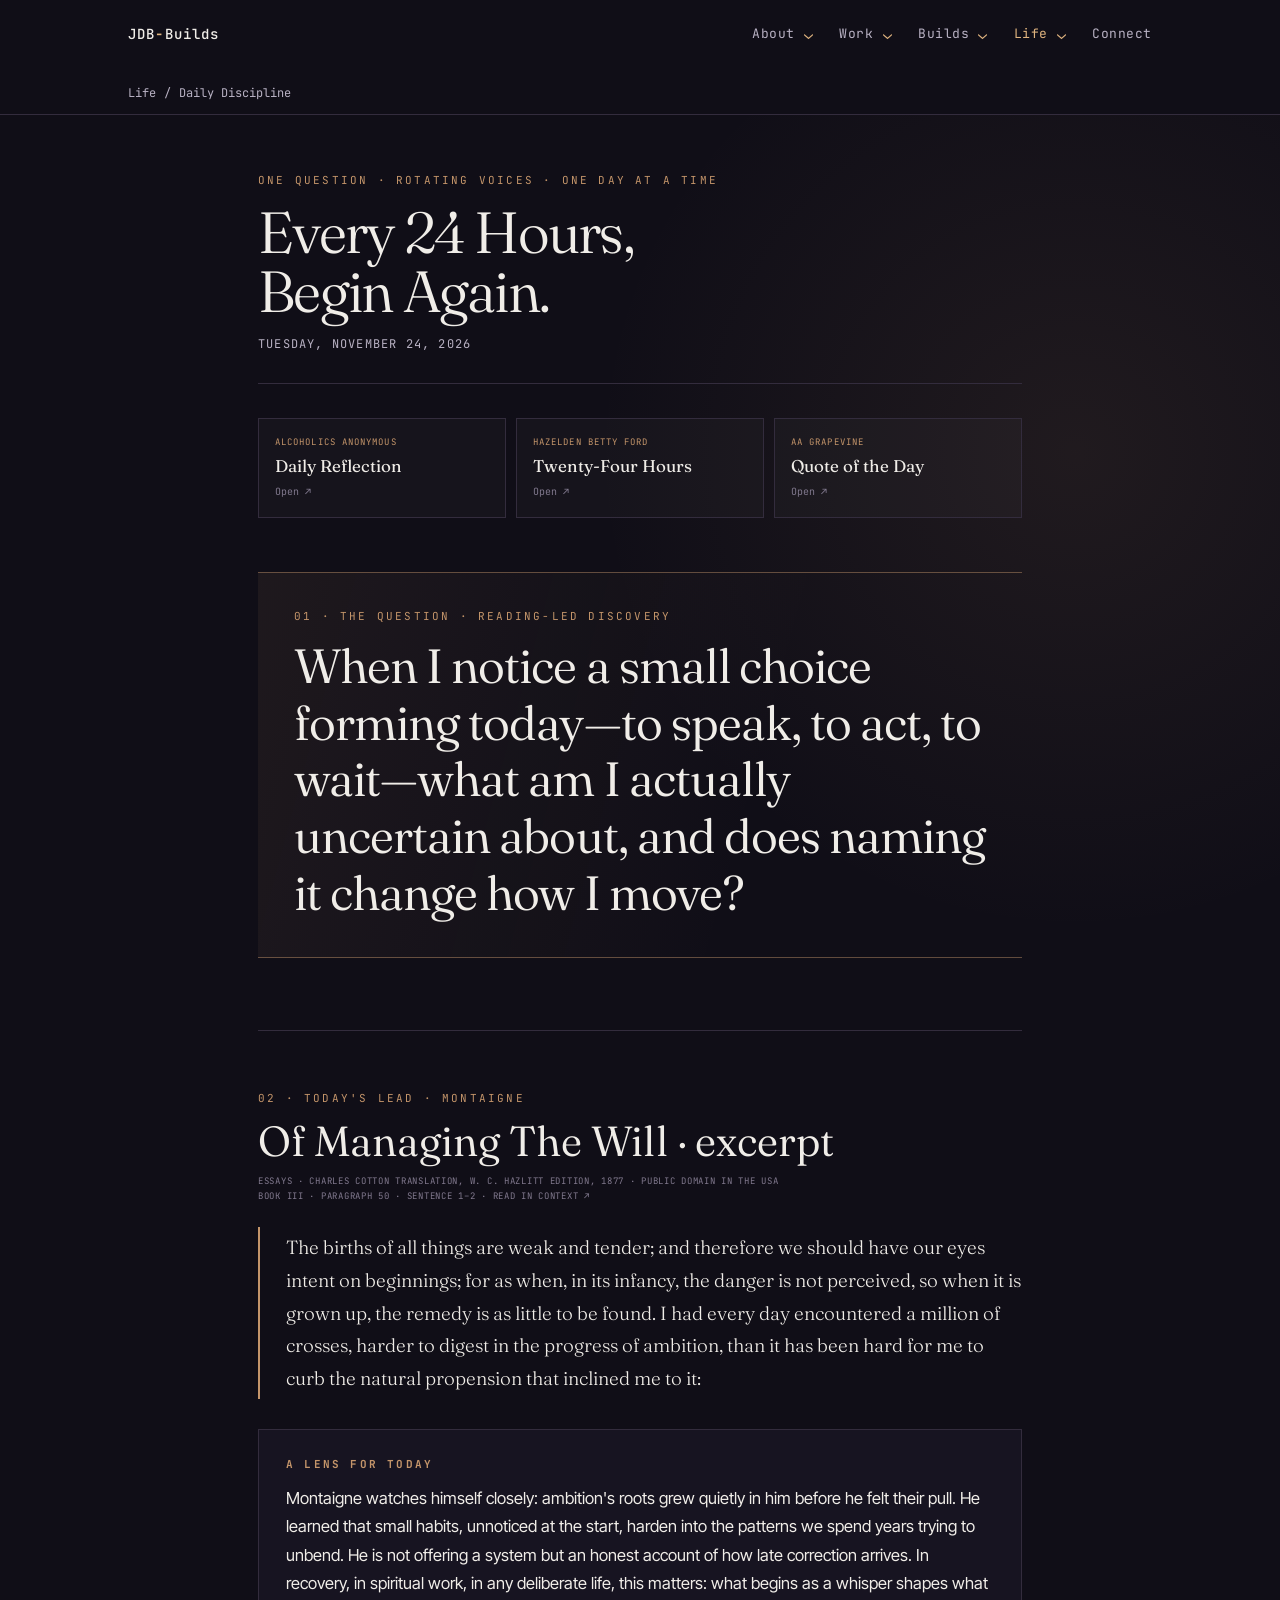
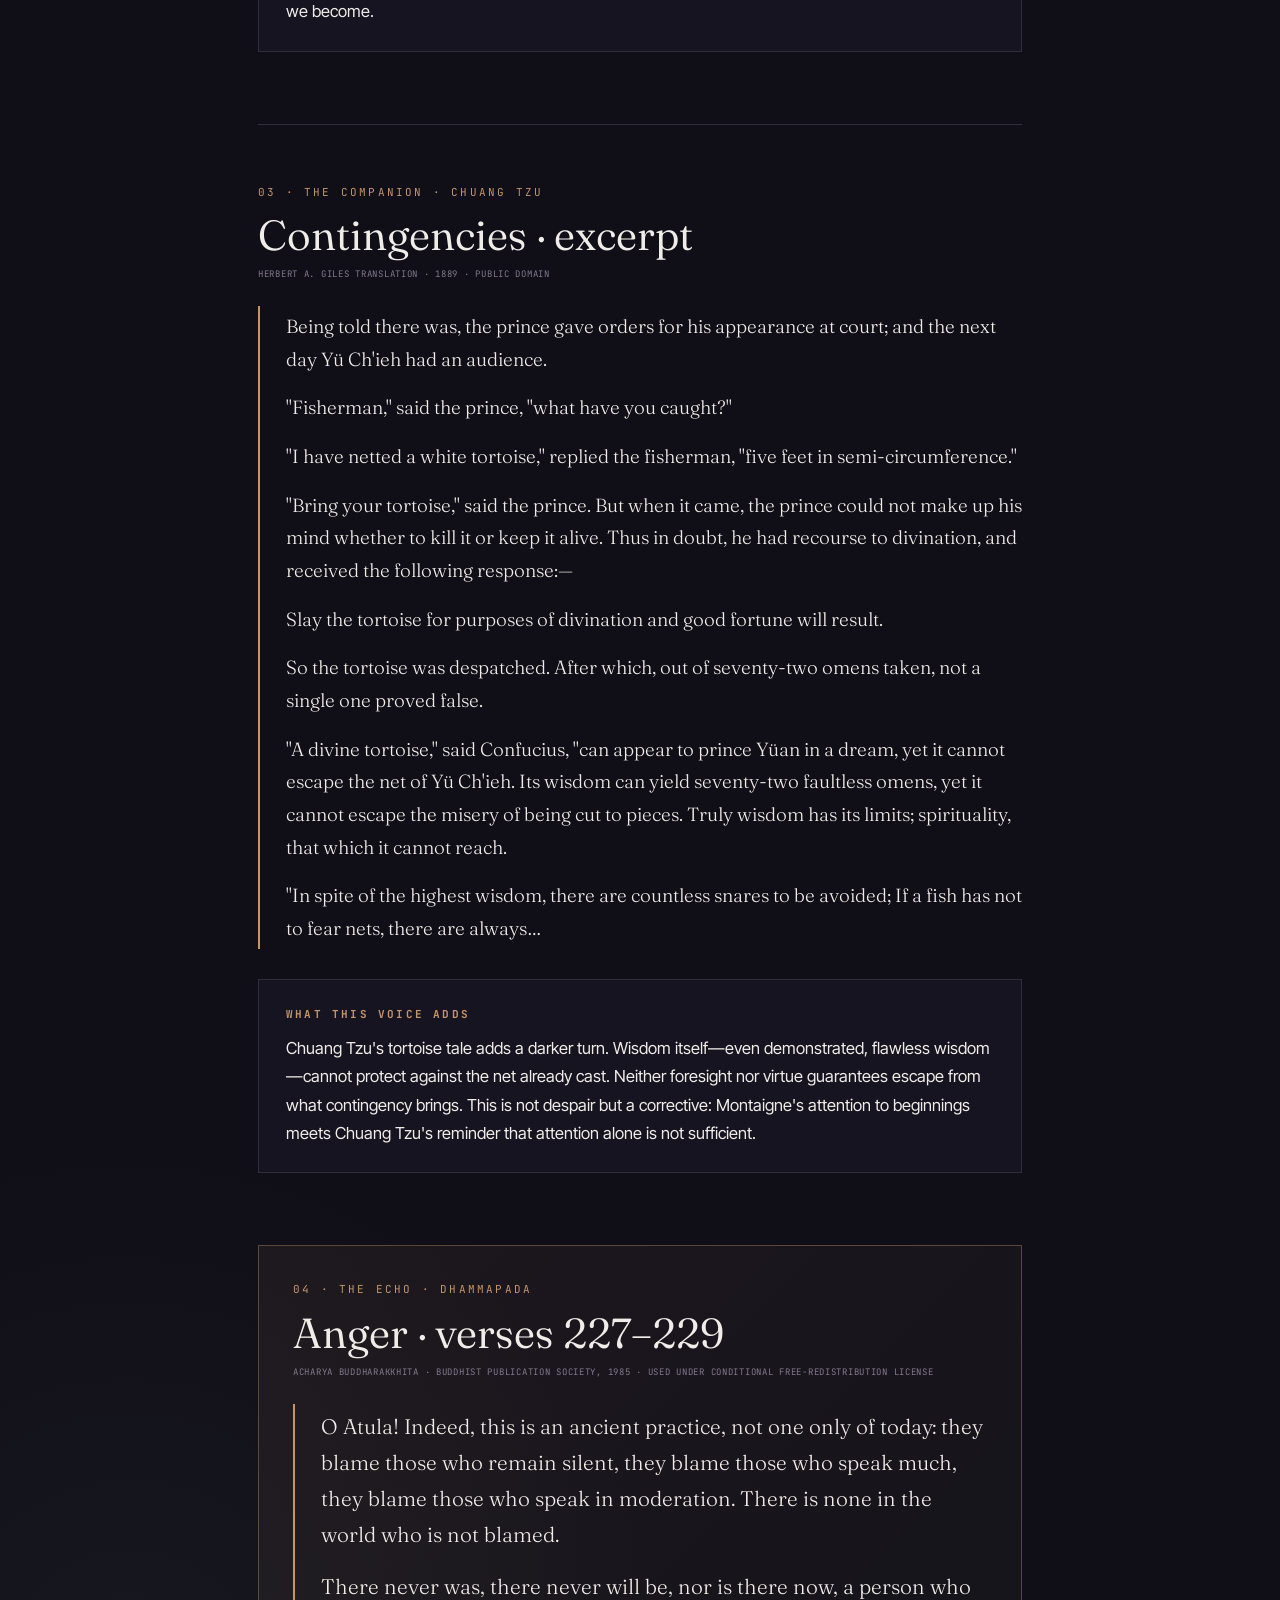
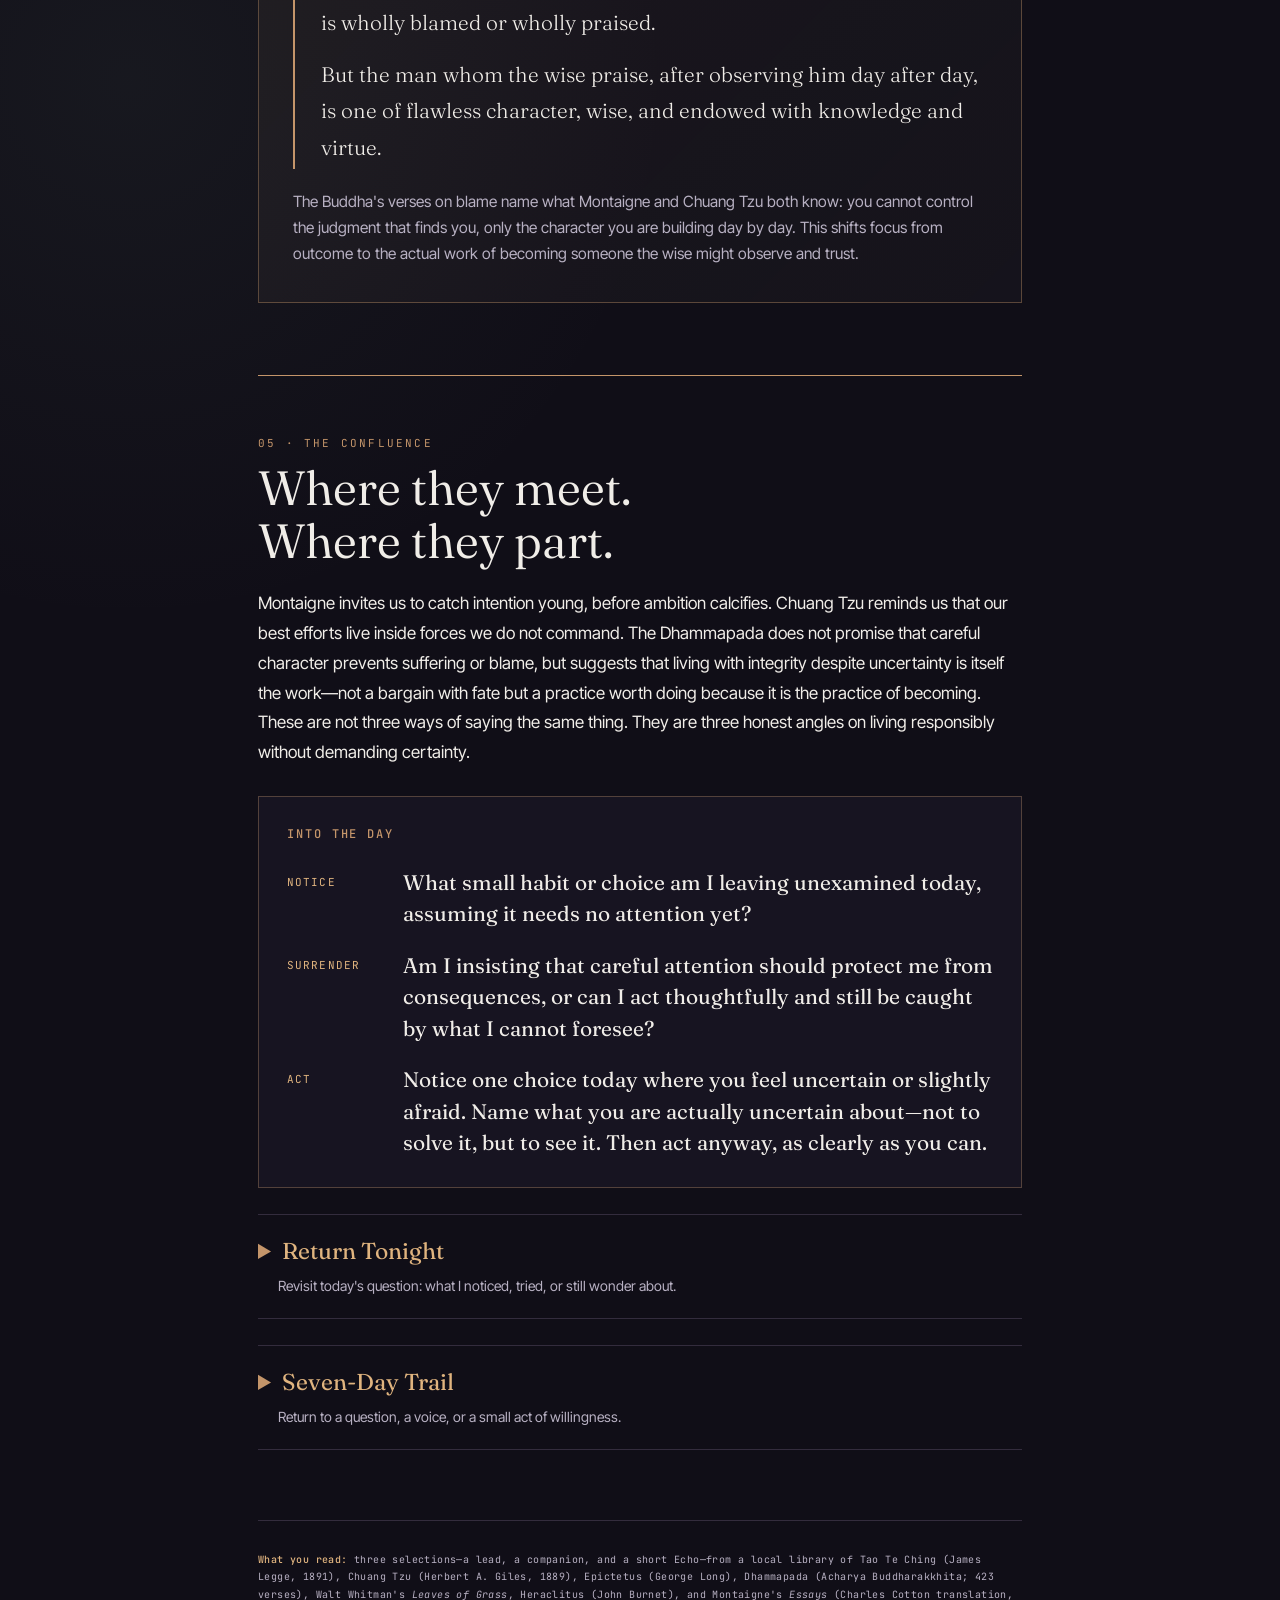
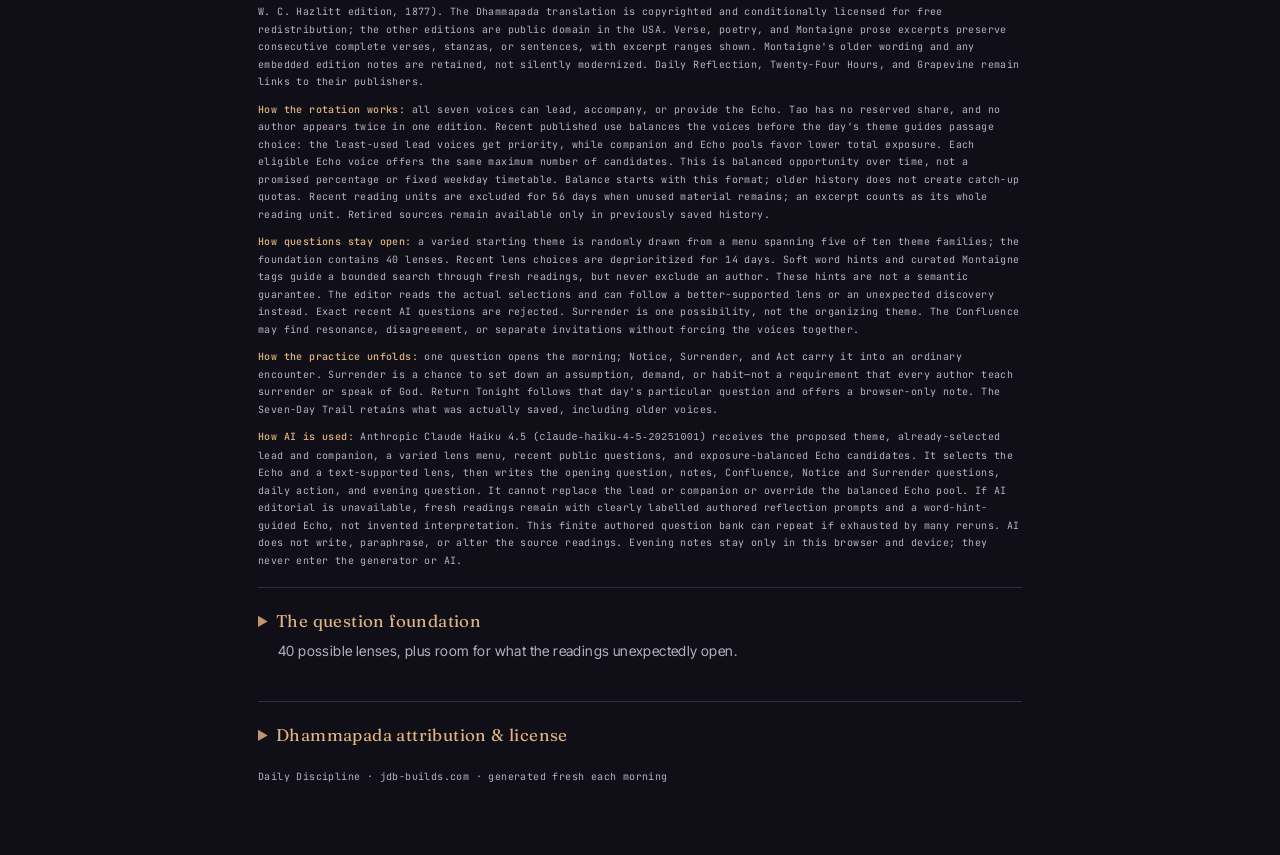
==== commit 2f19f71f: "auto-update daily discipline" ====
--- a/index.html
+++ b/index.html
@@ -1,8 +1,8 @@
 <!DOCTYPE html>
 <html lang="en"><head><meta charset="UTF-8"><meta name="viewport" content="width=device-width,initial-scale=1.0">
 <meta name="description" content="Daily Discipline: recovery, spiritual reading, and one question to carry into the day.">
-<script id="discipline-freshness" type="application/json">{"version": 1, "date": "2026-11-23", "editorial_mode": "ai", "generated_at": "2026-11-23T07:46:23.132192+00:00", "selections": {"lead": "epictetus:XII", "companion": "montaigne:b3_of_experience_p132", "echo": "whitman:ferry_3"}}</script>
-<title>Daily Discipline — Monday, November 23, 2026</title>
+<script id="discipline-freshness" type="application/json">{"version": 1, "date": "2026-11-24", "editorial_mode": "ai", "generated_at": "2026-11-24T07:16:25.309332+00:00", "selections": {"lead": "montaigne:b3_of_managing_the_will_p50", "companion": "chuangtzu:26", "echo": "dhammapada:v227_229"}}</script>
+<title>Daily Discipline — Tuesday, November 24, 2026</title>
 <link rel="preconnect" href="https://fonts.googleapis.com"><link rel="preconnect" href="https://fonts.gstatic.com" crossorigin>
 <link href="https://fonts.googleapis.com/css2?family=Fraunces:ital,opsz,wght@0,9..144,300..700;1,9..144,300..600&amp;family=Inter+Tight:wght@300;400;500;600&amp;family=JetBrains+Mono:wght@400;500;600&amp;display=swap" rel="stylesheet">
 <style>
@@ -69,50 +69,40 @@
 </header>
 
 <div class="wrap">
-<header class="top" data-discipline-date="2026-11-23"><div class="kicker">One question · rotating voices · one day at a time</div><h1>Every 24 Hours,<br>Begin Again.</h1><div class="date">Monday, November 23, 2026</div></header>
+<header class="top" data-discipline-date="2026-11-24"><div class="kicker">One question · rotating voices · one day at a time</div><h1>Every 24 Hours,<br>Begin Again.</h1><div class="date">Tuesday, November 24, 2026</div></header>
 <nav class="open-grid" aria-label="Recovery readings">
 <a class="card-link" href="https://www.aa.org/daily-reflections" target="_blank" rel="noopener"><div class="label">Alcoholics Anonymous</div><h2>Daily Reflection</h2><div class="go">Open ↗</div></a>
 <a class="card-link" href="https://www.hazeldenbettyford.org/thought-for-the-day" target="_blank" rel="noopener"><div class="label">Hazelden Betty Ford</div><h2>Twenty-Four Hours</h2><div class="go">Open ↗</div></a>
 <a class="card-link" href="https://www.aagrapevine.org/#quote-of-the-day" target="_blank" rel="noopener"><div class="label">AA Grapevine</div><h2>Quote of the Day</h2><div class="go">Open ↗</div></a></nav>
-<section class="question-card" aria-labelledby="daily-question"><div class="label">01 · The question · Paradox</div><h2 id="daily-question">When Epictetus says freedom costs the spilled oil, and Montaigne says the fairest life accommodates itself to the common human model, am I actually choosing what matters—or trading one demand for another?</h2></section>
+<section class="question-card" aria-labelledby="daily-question"><div class="label">01 · The question · Reading-led discovery</div><h2 id="daily-question">When I notice a small choice forming today—to speak, to act, to wait—what am I actually uncertain about, and does naming it change how I move?</h2></section>
 
-  <section class="reading" aria-labelledby="reading-02" data-reading-role="lead" data-selection-key="epictetus:XII">
-    <div class="eyebrow">02 · Today&#x27;s lead · Epictetus</div>
-    <h2 id="reading-02">Encheiridion XII</h2>
-    <div class="source-note">George Long translation · public domain</div>
-    <div class="verse"><p>If you intend to improve, throw away such thoughts as these: if I neglect my affairs, I shall not have the means of living: unless I chastise my slave, he will be bad. For it is better to die of hunger and so to be released from grief and fear than to live in abundance with perturbation; and it is better for your slave to be bad than for you to be unhappy. Begin then from little things. Is the oil spilled? Is a little wine stolen? Say on the occasion, at such price is sold freedom from perturbation; at such price is sold tranquillity, but nothing is got for nothing. And when you call your slave, consider that it is possible that he does not hear; and if he does hear, that he will do nothing which you wish. But matters are not so well with him, but altogether well with you, that it should be in his power for you to be not disturbed.</p></div>
-    <div class="movement"><h3>A lens for today</h3><p>Epictetus names a price we do not usually want to pay: the small humiliations and losses that come with refusing to grip what we cannot control. He is not counseling indifference or passivity. He is saying that the cost of inner steadiness is paid in actual moments—when the oil spills, when the slave fails to obey, when our will meets resistance. Begin small, he urges, so you can see the transaction clearly: this perturbation for that freedom. It is a trade, not a gift.</p></div>
+  <section class="reading" aria-labelledby="reading-02" data-reading-role="lead" data-selection-key="montaigne:b3_of_managing_the_will_p50">
+    <div class="eyebrow">02 · Today&#x27;s lead · Montaigne</div>
+    <h2 id="reading-02">Of Managing The Will · excerpt</h2>
+    <div class="source-note">Essays · Charles Cotton translation, W. C. Hazlitt edition, 1877 · public domain in the USA<br>Book III · paragraph 50 · sentence 1–2 · <a href="https://www.gutenberg.org/files/3600/3600-h/3600-h.htm#link2HCH0103" target="_blank" rel="noopener">Read in context ↗</a></div>
+    <div class="verse"><p>The births of all things are weak and tender; and therefore we should have our eyes intent on beginnings; for as when, in its infancy, the danger is not perceived, so when it is grown up, the remedy is as little to be found. I had every day encountered a million of crosses, harder to digest in the progress of ambition, than it has been hard for me to curb the natural propension that inclined me to it:</p></div>
+    <div class="movement"><h3>A lens for today</h3><p>Montaigne watches himself closely: ambition&#x27;s roots grew quietly in him before he felt their pull. He learned that small habits, unnoticed at the start, harden into the patterns we spend years trying to unbend. He is not offering a system but an honest account of how late correction arrives. In recovery, in spiritual work, in any deliberate life, this matters: what begins as a whisper shapes what we become.</p></div>
   </section>
 
-  <section class="reading" aria-labelledby="reading-03" data-reading-role="companion" data-selection-key="montaigne:b3_of_experience_p132">
-    <div class="eyebrow">03 · The companion · Montaigne</div>
-    <h2 id="reading-03">Of Experience · excerpt</h2>
-    <div class="source-note">Essays · Charles Cotton translation, W. C. Hazlitt edition, 1877 · public domain in the USA<br>Book III · paragraph 132 · sentence 1–6 · <a href="https://www.gutenberg.org/files/3600/3600-h/3600-h.htm#link2HCH0106" target="_blank" rel="noopener">Read in context ↗</a></div>
-    <div class="verse"><p>The pretty inscription wherewith the Athenians honoured the entry of Pompey into their city is conformable to my sense: “By so much thou art a god, as thou confessest thee a man.” ‘Tis an absolute and, as it were, a divine perfection, for a man to know how loyally to enjoy his being. We seek other conditions, by reason we do not understand the use of our own; and go out of ourselves, because we know not how there to reside. ‘Tis to much purpose to go upon stilts, for, when upon stilts, we must yet walk with our legs; and when seated upon the most elevated throne in the world, we are but seated upon our breech. The fairest lives, in my opinion, are those which regularly accommodate themselves to the common and human model without miracle, without extravagance. Old age stands a little in need of a more gentle treatment. Let us recommend that to God, the protector of health and wisdom, but let it be gay and sociable:</p></div>
-    <div class="movement"><h3>What this voice adds</h3><p>Montaigne does not dispute Epictetus but shifts the ground. He asks whether we truly know how to enjoy what we already have before we chase something else. He praises the person who walks on his own legs rather than stilts, who sits on his own breech even upon the highest throne. This is not about renouncing ambition but about recognizing a prior problem: we do not know how to be at home in ourselves.</p></div>
+  <section class="reading" aria-labelledby="reading-03" data-reading-role="companion" data-selection-key="chuangtzu:26">
+    <div class="eyebrow">03 · The companion · Chuang Tzu</div>
+    <h2 id="reading-03">Contingencies · excerpt</h2>
+    <div class="source-note">Herbert A. Giles translation · 1889 · public domain</div>
+    <div class="verse"><p>Being told there was, the prince gave orders for his appearance at court; and the next day Yü Ch&#x27;ieh had an audience.</p><p>&quot;Fisherman,&quot; said the prince, &quot;what have you caught?&quot;</p><p>&quot;I have netted a white tortoise,&quot; replied the fisherman, &quot;five feet in semi-circumference.&quot;</p><p>&quot;Bring your tortoise,&quot; said the prince. But when it came, the prince could not make up his mind whether to kill it or keep it alive. Thus in doubt, he had recourse to divination, and received the following response:—</p><p>Slay the tortoise for purposes of divination and good fortune will result.</p><p>So the tortoise was despatched. After which, out of seventy-two omens taken, not a single one proved false.</p><p>&quot;A divine tortoise,&quot; said Confucius, &quot;can appear to prince Yüan in a dream, yet it cannot escape the net of Yü Ch&#x27;ieh. Its wisdom can yield seventy-two faultless omens, yet it cannot escape the misery of being cut to pieces. Truly wisdom has its limits; spirituality, that which it cannot reach.</p><p>&quot;In spite of the highest wisdom, there are countless snares to be avoided; If a fish has not to fear nets, there are always…</p></div>
+    <div class="movement"><h3>What this voice adds</h3><p>Chuang Tzu&#x27;s tortoise tale adds a darker turn. Wisdom itself—even demonstrated, flawless wisdom—cannot protect against the net already cast. Neither foresight nor virtue guarantees escape from what contingency brings. This is not despair but a corrective: Montaigne&#x27;s attention to beginnings meets Chuang Tzu&#x27;s reminder that attention alone is not sufficient.</p></div>
   </section>
 
-  <section class="echo" aria-labelledby="echo-heading" data-reading-role="echo" data-selection-key="whitman:ferry_3">
-    <div class="eyebrow">04 · The Echo · Walt Whitman</div>
-    <h2 id="echo-heading">Crossing Brooklyn Ferry · section 3 · excerpt, stanza 1</h2>
-    <div class="source-note">Leaves of Grass · selected poems and numbered sections · public domain in the USA</div>
-    <div class="verse"><p style="white-space:pre-line">It avails not, time nor place—distance avails not,
-I am with you, you men and women of a generation, or ever so many
-    generations hence,
-Just as you feel when you look on the river and sky, so I felt,
-Just as any of you is one of a living crowd, I was one of a crowd,
-Just as you are refresh’d by the gladness of the river and the
-    bright flow, I was refresh’d,
-Just as you stand and lean on the rail, yet hurry with the swift
-    current, I stood yet was hurried,
-Just as you look on the numberless masts of ships and the
-    thick-stemm’d pipes of steamboats, I look’d.</p></div>
-    <p class="echo-note">Whitman enters neither as counselor nor corrector. He stands beside us in the crowd, feeling the same river and sky, hurried by the same current. His presence names something Epictetus and Montaigne do not: the ordinary ache of belonging to others and to time, without needing to master either.</p>
+  <section class="echo" aria-labelledby="echo-heading" data-reading-role="echo" data-selection-key="dhammapada:v227_229">
+    <div class="eyebrow">04 · The Echo · Dhammapada</div>
+    <h2 id="echo-heading">Anger · verses 227–229</h2>
+    <div class="source-note">Acharya Buddharakkhita · Buddhist Publication Society, 1985 · used under conditional free-redistribution license</div>
+    <div class="verse"><p>O Atula! Indeed, this is an ancient practice, not one only of today: they blame those who remain silent, they blame those who speak much, they blame those who speak in moderation. There is none in the world who is not blamed.</p><p>There never was, there never will be, nor is there now, a person who is wholly blamed or wholly praised.</p><p>But the man whom the wise praise, after observing him day after day, is one of flawless character, wise, and endowed with knowledge and virtue.</p></div>
+    <p class="echo-note">The Buddha&#x27;s verses on blame name what Montaigne and Chuang Tzu both know: you cannot control the judgment that finds you, only the character you are building day by day. This shifts focus from outcome to the actual work of becoming someone the wise might observe and trust.</p>
   </section>
-<section class="confluence" aria-labelledby="confluence-heading"><div class="eyebrow">05 · The Confluence</div><h2 id="confluence-heading">Where they meet.<br>Where they part.</h2><p>Epictetus teaches that freedom is purchased by releasing your grip on outcomes while remaining responsible for your choices—a discipline. Montaigne reminds us that before discipline, we may not even know what it means to inhabit our own life simply and truthfully. Whitman neither preaches discipline nor self-knowledge; he testifies to kinship with others moving through the same river. The three do not synthesize. Epictetus and Montaigne invite inward examination; Whitman invites outward recognition. One person might need all three on a given day, in different hours.</p></section>
-<section class="carry" aria-labelledby="practice-heading"><h3 id="practice-heading">Into the Day</h3><dl class="practice-steps"><div><dt>Notice</dt><dd>When I move through today&#x27;s small inconveniences, do I actually notice who else is nearby, also inconvenienced, also moving on?</dd></div><div><dt>Surrender</dt><dd>What assumption about myself being separate or special might I set aside long enough to recognize an ordinary kinship with someone I encounter today?</dd></div><div><dt>Act</dt><dd>In one moment of friction today—a delay, a disappointment, a small loss—pause and notice one other person affected by the same thing. Say nothing. Notice.</dd></div></dl></section>
-<details class="return"><summary>Return Tonight<small>Revisit today's question: what I noticed, tried, or still wonder about.</small></summary><div class="evening-entry" data-note-date="2026-11-23">
-<p class="night-question">Did I find the company of that kinship, even briefly? What happened to my grip on the moment when I remembered I was not alone in it?</p>
+<section class="confluence" aria-labelledby="confluence-heading"><div class="eyebrow">05 · The Confluence</div><h2 id="confluence-heading">Where they meet.<br>Where they part.</h2><p>Montaigne invites us to catch intention young, before ambition calcifies. Chuang Tzu reminds us that our best efforts live inside forces we do not command. The Dhammapada does not promise that careful character prevents suffering or blame, but suggests that living with integrity despite uncertainty is itself the work—not a bargain with fate but a practice worth doing because it is the practice of becoming. These are not three ways of saying the same thing. They are three honest angles on living responsibly without demanding certainty.</p></section>
+<section class="carry" aria-labelledby="practice-heading"><h3 id="practice-heading">Into the Day</h3><dl class="practice-steps"><div><dt>Notice</dt><dd>What small habit or choice am I leaving unexamined today, assuming it needs no attention yet?</dd></div><div><dt>Surrender</dt><dd>Am I insisting that careful attention should protect me from consequences, or can I act thoughtfully and still be caught by what I cannot foresee?</dd></div><div><dt>Act</dt><dd>Notice one choice today where you feel uncertain or slightly afraid. Name what you are actually uncertain about—not to solve it, but to see it. Then act anyway, as clearly as you can.</dd></div></dl></section>
+<details class="return"><summary>Return Tonight<small>Revisit today's question: what I noticed, tried, or still wonder about.</small></summary><div class="evening-entry" data-note-date="2026-11-24">
+<p class="night-question">Did naming my uncertainty change how I moved, or did I act the same? Either way, what did I learn about my own character today?</p>
 <div class="private-note" hidden>
 <label for="evening-note-today">A few words to return to (optional)</label>
 <textarea id="evening-note-today" rows="4" maxlength="4000" autocomplete="off" spellcheck="false" placeholder="What did I notice, try, or learn today?"></textarea>
@@ -121,7 +111,16 @@
 <p class="note-status" role="status" aria-live="polite"></p></div>
 <noscript><p class="note-privacy">You can reflect on this question here; saving a note requires JavaScript.</p></noscript>
 </div></details>
-<details class="trail"><summary>Seven-Day Trail<small>Return to a question, a voice, or a small act of willingness.</small></summary><p class="trail-intro">The past seven calendar days, newest first. Each day holds its latest generated reading; new practice prompts collect from this update onward.</p><ul class="trail-list"><li><details><summary><time datetime="2026-11-23">Monday, November 23</time></summary><div class="trail-content"><p class="trail-voices">Lead: Epictetus · Encheiridion XII / Companion: Montaigne · Of Experience · excerpt · Book III · paragraph 132 · sentence 1–6 / Echo: Walt Whitman · Crossing Brooklyn Ferry · section 3 · excerpt, stanza 1</p><p class="trail-question">When Epictetus says freedom costs the spilled oil, and Montaigne says the fairest life accommodates itself to the common human model, am I actually choosing what matters—or trading one demand for another?</p><dl class="practice-steps compact"><div><dt>Notice</dt><dd>When I move through today&#x27;s small inconveniences, do I actually notice who else is nearby, also inconvenienced, also moving on?</dd></div><div><dt>Surrender</dt><dd>What assumption about myself being separate or special might I set aside long enough to recognize an ordinary kinship with someone I encounter today?</dd></div><div><dt>Act</dt><dd>In one moment of friction today—a delay, a disappointment, a small loss—pause and notice one other person affected by the same thing. Say nothing. Notice.</dd></div></dl><div class="evening-entry" data-note-date="2026-11-23">
+<details class="trail"><summary>Seven-Day Trail<small>Return to a question, a voice, or a small act of willingness.</small></summary><p class="trail-intro">The past seven calendar days, newest first. Each day holds its latest generated reading; new practice prompts collect from this update onward.</p><ul class="trail-list"><li><details><summary><time datetime="2026-11-24">Tuesday, November 24</time></summary><div class="trail-content"><p class="trail-voices">Lead: Montaigne · Of Managing The Will · excerpt · Book III · paragraph 50 · sentence 1–2 / Companion: Chuang Tzu · Contingencies · excerpt / Echo: Dhammapada · Anger · verses 227–229</p><p class="trail-question">When I notice a small choice forming today—to speak, to act, to wait—what am I actually uncertain about, and does naming it change how I move?</p><dl class="practice-steps compact"><div><dt>Notice</dt><dd>What small habit or choice am I leaving unexamined today, assuming it needs no attention yet?</dd></div><div><dt>Surrender</dt><dd>Am I insisting that careful attention should protect me from consequences, or can I act thoughtfully and still be caught by what I cannot foresee?</dd></div><div><dt>Act</dt><dd>Notice one choice today where you feel uncertain or slightly afraid. Name what you are actually uncertain about—not to solve it, but to see it. Then act anyway, as clearly as you can.</dd></div></dl><div class="evening-entry" data-note-date="2026-11-24">
+<p class="night-question">Did naming my uncertainty change how I moved, or did I act the same? Either way, what did I learn about my own character today?</p>
+<div class="private-note" hidden>
+<label for="evening-note-2026-11-24">A few words to return to (optional)</label>
+<textarea id="evening-note-2026-11-24" rows="4" maxlength="4000" autocomplete="off" spellcheck="false" placeholder="What did I notice, try, or learn today?"></textarea>
+<p class="note-privacy">Saved only in this browser on this device. No account or cloud sync. Clearing browser data removes saved notes.</p>
+<div class="note-actions"><button type="button" data-note-save>Save on this device</button><button type="button" data-note-clear>Clear this note</button></div>
+<p class="note-status" role="status" aria-live="polite"></p></div>
+<noscript><p class="note-privacy">You can reflect on this question here; saving a note requires JavaScript.</p></noscript>
+</div></div></details></li><li><details><summary><time datetime="2026-11-23">Monday, November 23</time></summary><div class="trail-content"><p class="trail-voices">Lead: Epictetus · Encheiridion XII / Companion: Montaigne · Of Experience · excerpt · Book III · paragraph 132 · sentence 1–6 / Echo: Walt Whitman · Crossing Brooklyn Ferry · section 3 · excerpt, stanza 1</p><p class="trail-question">When Epictetus says freedom costs the spilled oil, and Montaigne says the fairest life accommodates itself to the common human model, am I actually choosing what matters—or trading one demand for another?</p><dl class="practice-steps compact"><div><dt>Notice</dt><dd>When I move through today&#x27;s small inconveniences, do I actually notice who else is nearby, also inconvenienced, also moving on?</dd></div><div><dt>Surrender</dt><dd>What assumption about myself being separate or special might I set aside long enough to recognize an ordinary kinship with someone I encounter today?</dd></div><div><dt>Act</dt><dd>In one moment of friction today—a delay, a disappointment, a small loss—pause and notice one other person affected by the same thing. Say nothing. Notice.</dd></div></dl><div class="evening-entry" data-note-date="2026-11-23">
 <p class="night-question">Did I find the company of that kinship, even briefly? What happened to my grip on the moment when I remembered I was not alone in it?</p>
 <div class="private-note" hidden>
 <label for="evening-note-2026-11-23">A few words to return to (optional)</label>
@@ -175,15 +174,6 @@
 <div class="note-actions"><button type="button" data-note-save>Save on this device</button><button type="button" data-note-clear>Clear this note</button></div>
 <p class="note-status" role="status" aria-live="polite"></p></div>
 <noscript><p class="note-privacy">You can reflect on this question here; saving a note requires JavaScript.</p></noscript>
-</div></div></details></li><li><details><summary><time datetime="2026-11-17">Tuesday, November 17</time></summary><div class="trail-content"><p class="trail-voices">Lead: Epictetus · Encheiridion XXXIV / Companion: Walt Whitman · Song of Myself · section 21 · excerpt, stanza 1–6 / Echo: Tao Te Ching · Chapter 7</p><p class="trail-question">When Epictetus asks me to pause before pleasure and weigh both times, and Whitman presses close to night with nothing held back, what am I actually doing when I say yes or no today?</p><dl class="practice-steps compact"><div><dt>Notice</dt><dd>When I notice myself about to say yes or no to something today, am I actually present to what I am choosing?</dd></div><div><dt>Surrender</dt><dd>What would it cost me to pause without then deciding I was right to wait, or right to go forward?</dd></div><div><dt>Act</dt><dd>Before one clear choice today—a conversation, a response, a commitment—pause long enough to name both what will happen and what will happen after. Then act without explaining the pause.</dd></div></dl><div class="evening-entry" data-note-date="2026-11-17">
-<p class="night-question">Did the moment of waiting change what I actually chose, or did I already know the answer before I paused?</p>
-<div class="private-note" hidden>
-<label for="evening-note-2026-11-17">A few words to return to (optional)</label>
-<textarea id="evening-note-2026-11-17" rows="4" maxlength="4000" autocomplete="off" spellcheck="false" placeholder="What did I notice, try, or learn today?"></textarea>
-<p class="note-privacy">Saved only in this browser on this device. No account or cloud sync. Clearing browser data removes saved notes.</p>
-<div class="note-actions"><button type="button" data-note-save>Save on this device</button><button type="button" data-note-clear>Clear this note</button></div>
-<p class="note-status" role="status" aria-live="polite"></p></div>
-<noscript><p class="note-privacy">You can reflect on this question here; saving a note requires JavaScript.</p></noscript>
 </div></div></details></li></ul></details>
 <footer>
 <p><strong>What you read:</strong> three selections—a lead, a companion, and a short Echo—from a local library of Tao Te Ching (James Legge, 1891), Chuang Tzu (Herbert A. Giles, 1889), Epictetus (George Long), <a href="https://accesstoinsight.org/tipitaka/kn/dhp/dhp.intro.budd.html">Dhammapada (Acharya Buddharakkhita; 423 verses)</a>, <a href="https://www.gutenberg.org/ebooks/1322">Walt Whitman's <em>Leaves of Grass</em></a>, Heraclitus (John Burnet), and <a href="https://www.gutenberg.org/ebooks/3600">Montaigne's <em>Essays</em> (Charles Cotton translation, W. C. Hazlitt edition, 1877)</a>. The Dhammapada translation is copyrighted and conditionally licensed for free redistribution; the other editions are public domain in the USA. Verse, poetry, and Montaigne prose excerpts preserve consecutive complete verses, stanzas, or sentences, with excerpt ranges shown. Montaigne's older wording and any embedded edition notes are retained, not silently modernized. Daily Reflection, Twenty-Four Hours, and Grapevine remain links to their publishers.</p>
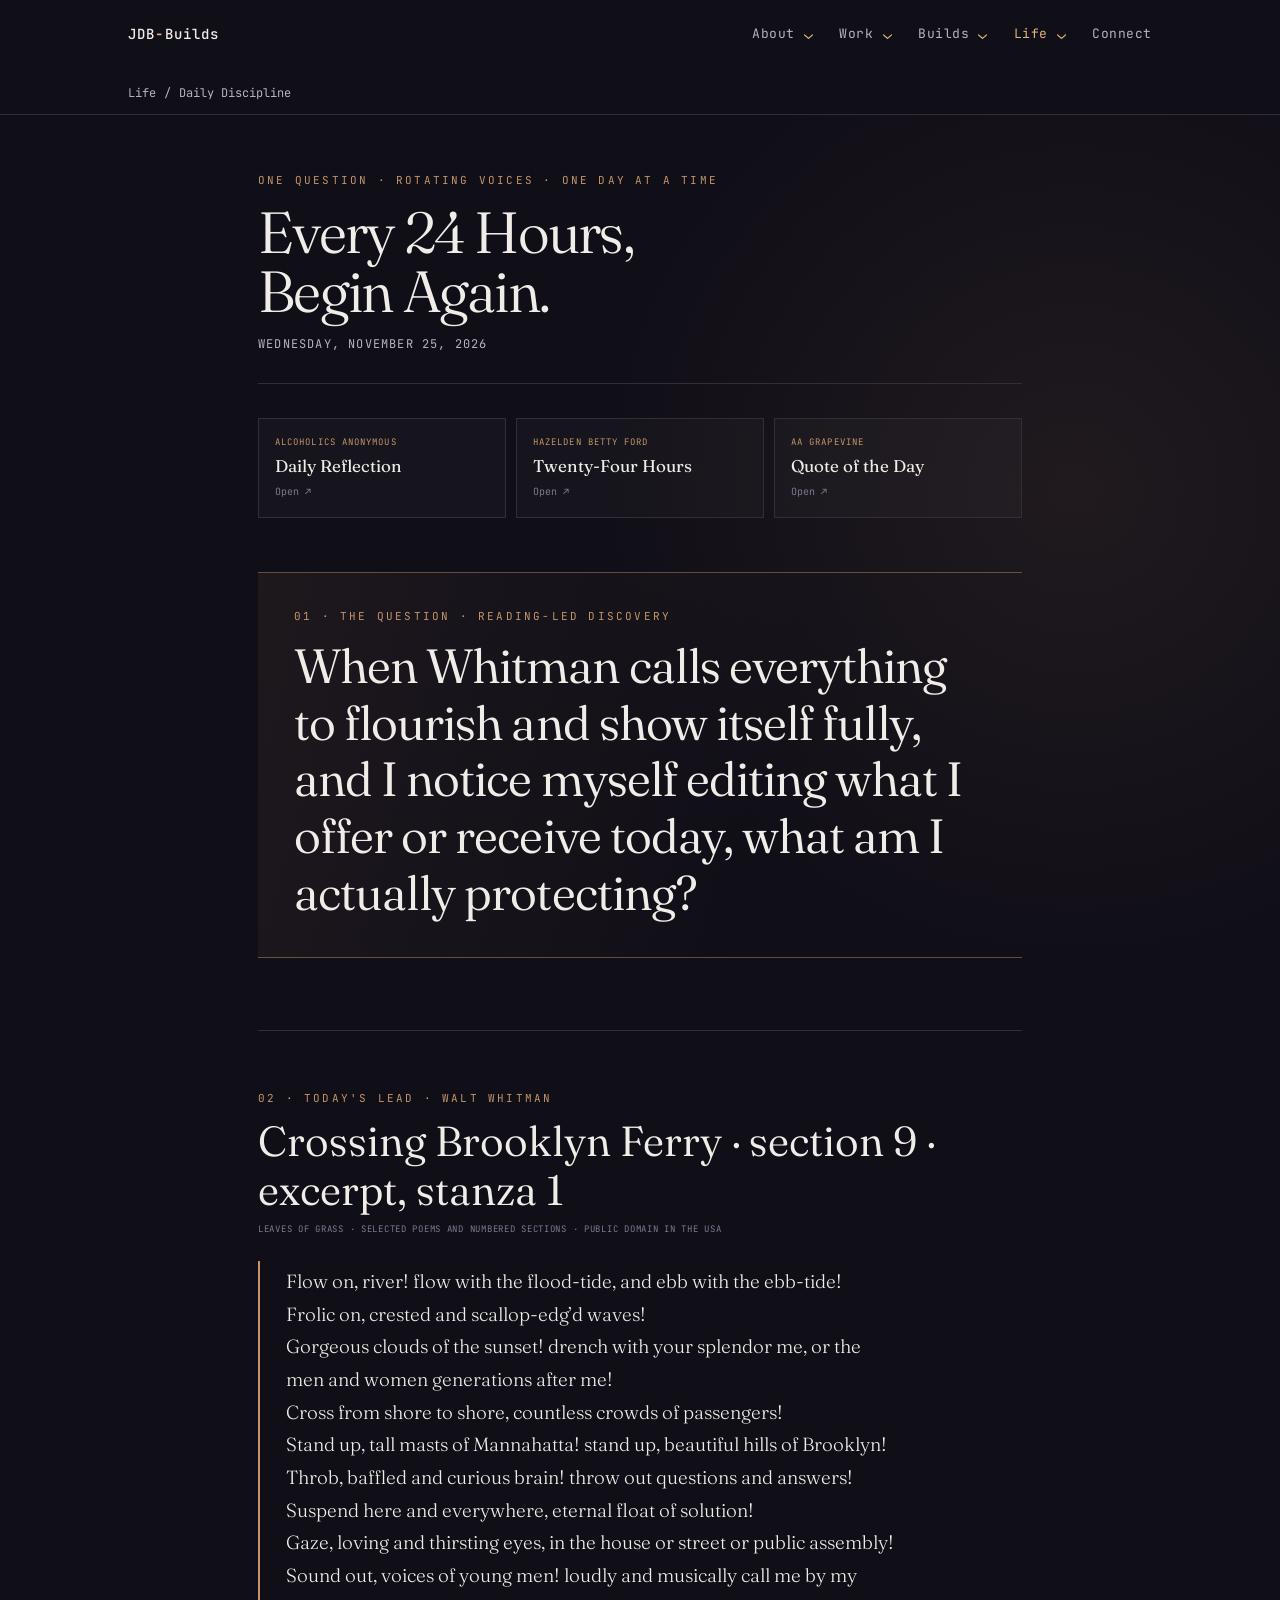
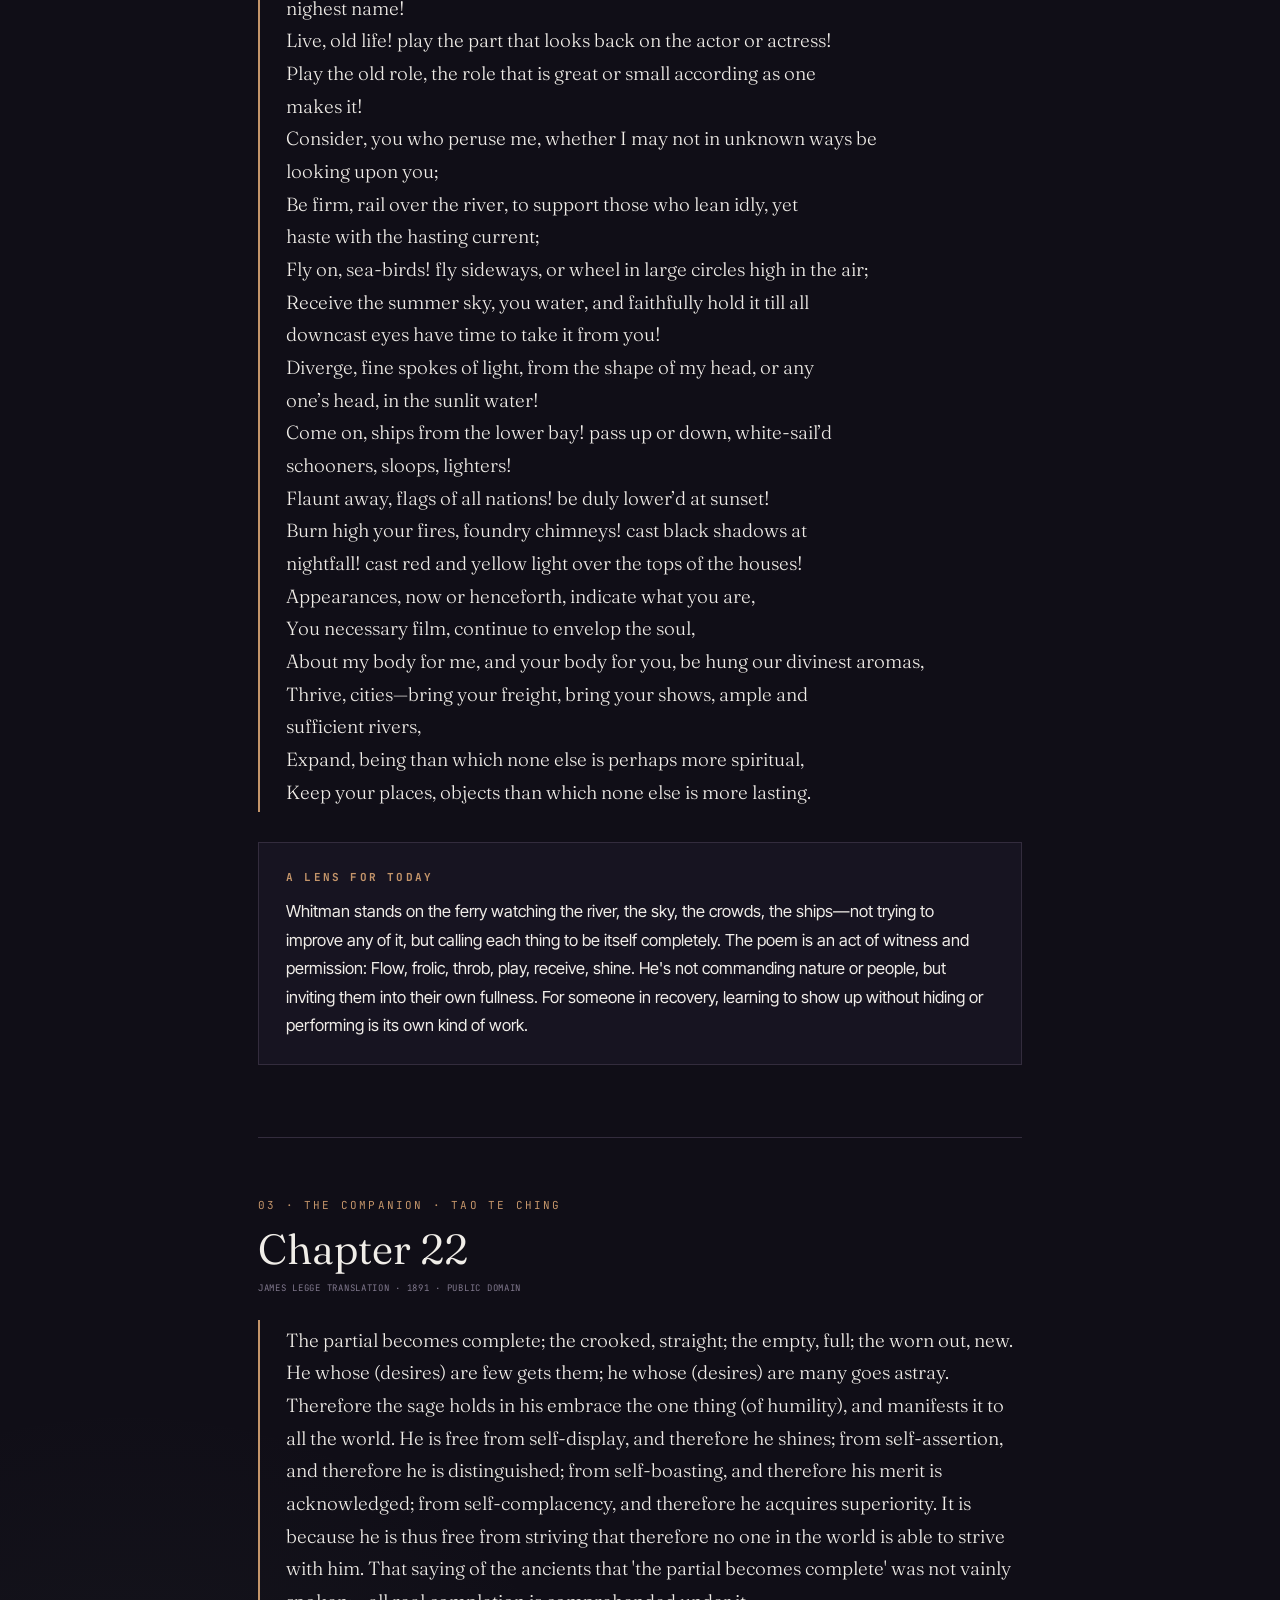
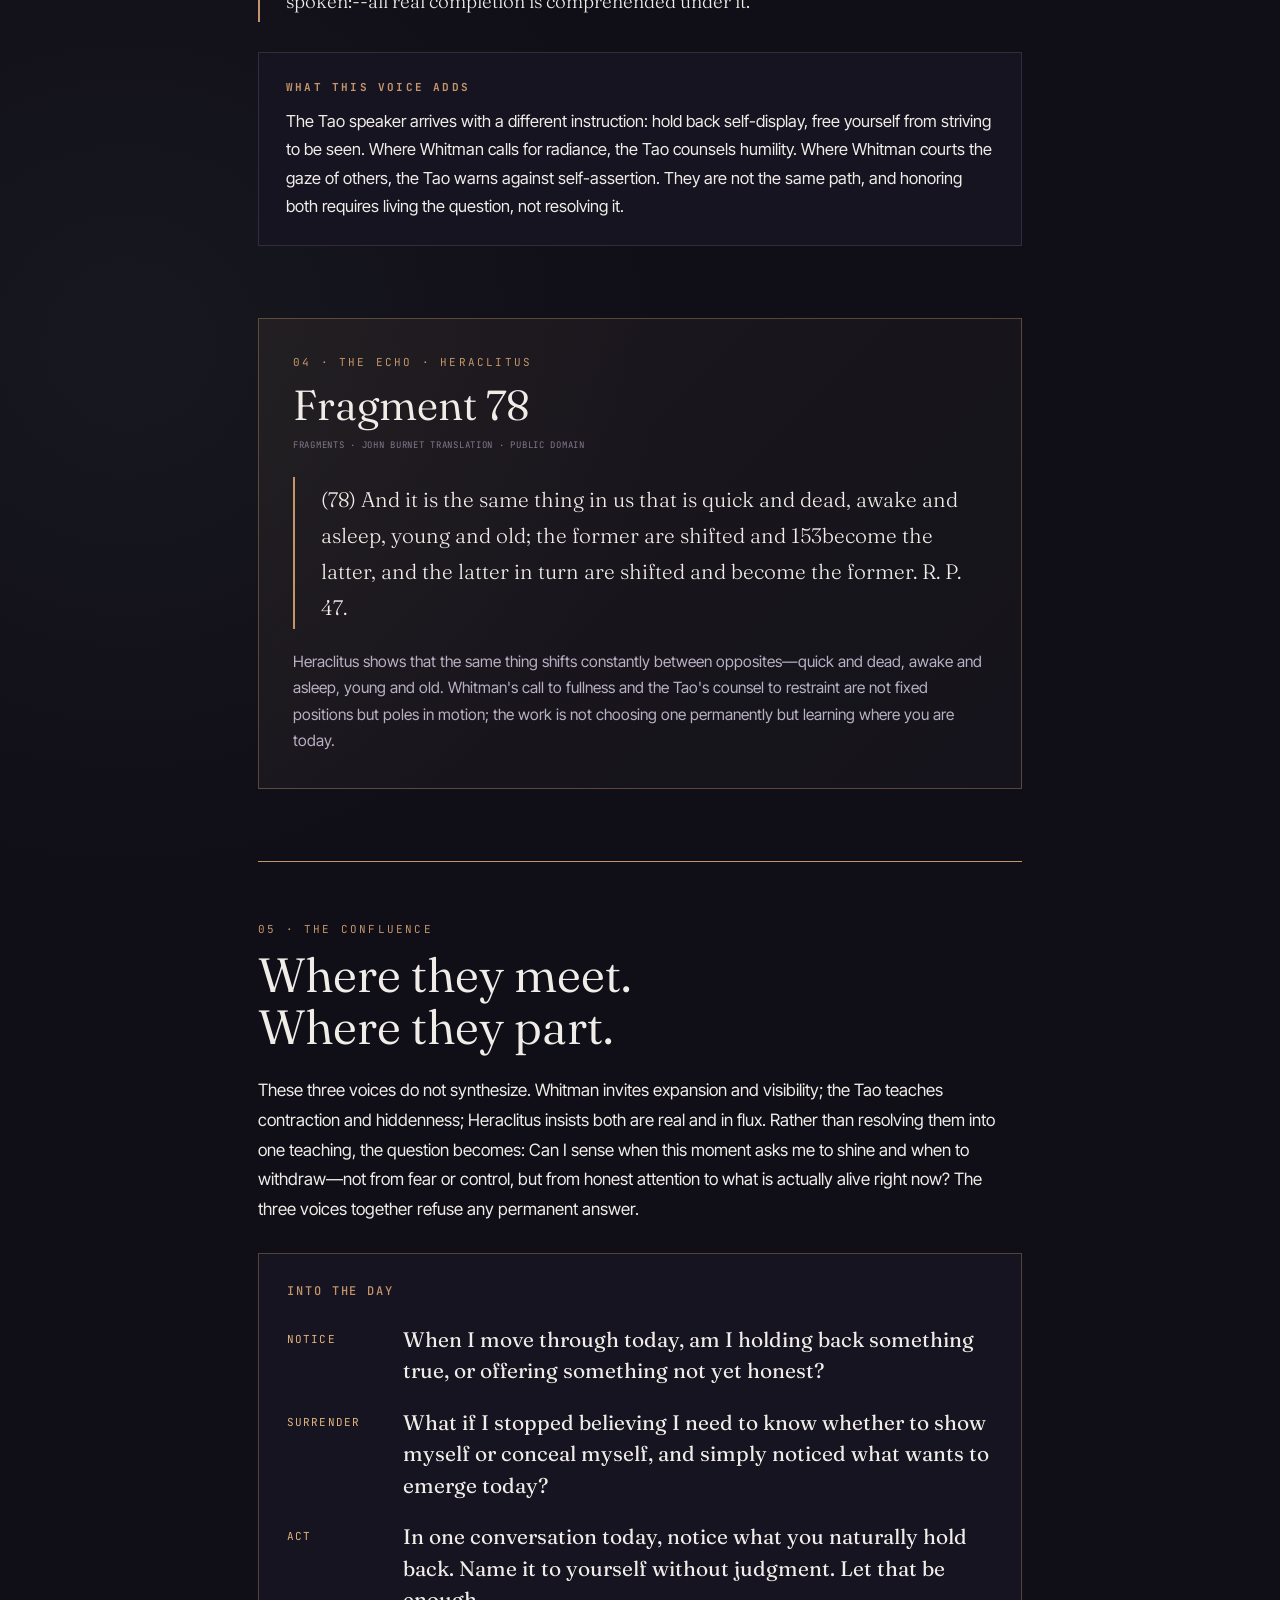
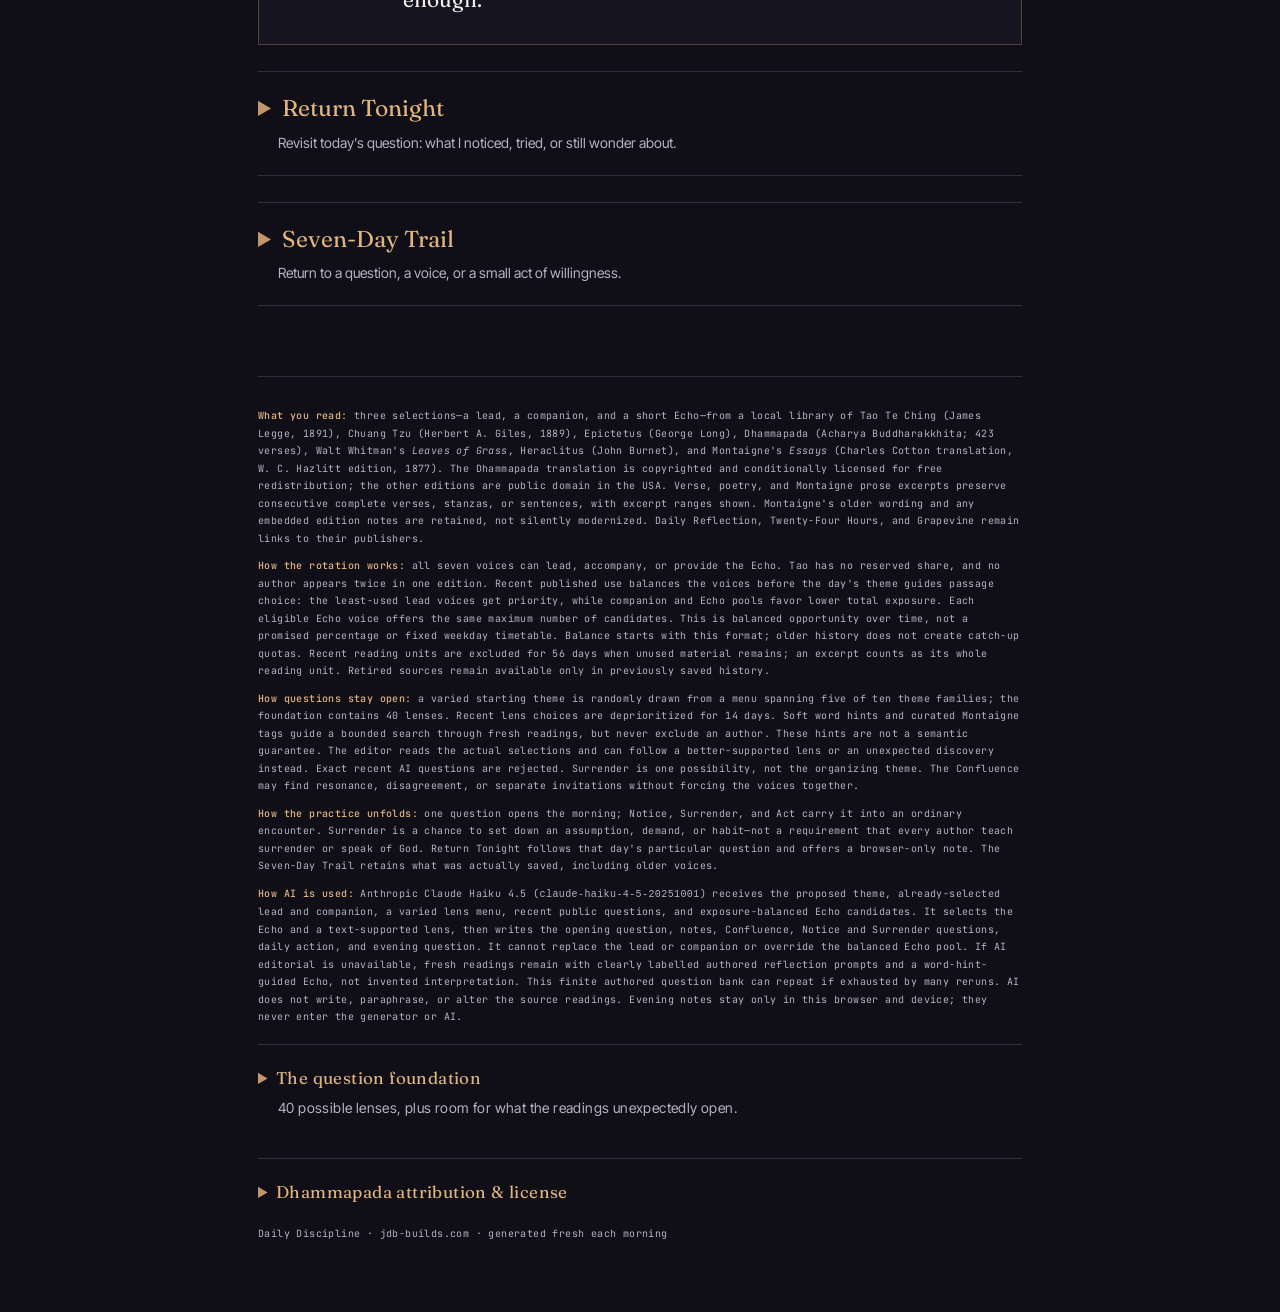
==== commit e326bd0d: "auto-update daily discipline" ====
--- a/index.html
+++ b/index.html
@@ -1,8 +1,8 @@
 <!DOCTYPE html>
 <html lang="en"><head><meta charset="UTF-8"><meta name="viewport" content="width=device-width,initial-scale=1.0">
 <meta name="description" content="Daily Discipline: recovery, spiritual reading, and one question to carry into the day.">
-<script id="discipline-freshness" type="application/json">{"version": 1, "date": "2026-11-24", "editorial_mode": "ai", "generated_at": "2026-11-24T07:16:25.309332+00:00", "selections": {"lead": "montaigne:b3_of_managing_the_will_p50", "companion": "chuangtzu:26", "echo": "dhammapada:v227_229"}}</script>
-<title>Daily Discipline — Tuesday, November 24, 2026</title>
+<script id="discipline-freshness" type="application/json">{"version": 1, "date": "2026-11-25", "editorial_mode": "ai", "generated_at": "2026-11-25T07:46:16.440726+00:00", "selections": {"lead": "whitman:ferry_9", "companion": "tao:22", "echo": "heraclitus:78"}}</script>
+<title>Daily Discipline — Wednesday, November 25, 2026</title>
 <link rel="preconnect" href="https://fonts.googleapis.com"><link rel="preconnect" href="https://fonts.gstatic.com" crossorigin>
 <link href="https://fonts.googleapis.com/css2?family=Fraunces:ital,opsz,wght@0,9..144,300..700;1,9..144,300..600&amp;family=Inter+Tight:wght@300;400;500;600&amp;family=JetBrains+Mono:wght@400;500;600&amp;display=swap" rel="stylesheet">
 <style>
@@ -69,40 +69,74 @@
 </header>
 
 <div class="wrap">
-<header class="top" data-discipline-date="2026-11-24"><div class="kicker">One question · rotating voices · one day at a time</div><h1>Every 24 Hours,<br>Begin Again.</h1><div class="date">Tuesday, November 24, 2026</div></header>
+<header class="top" data-discipline-date="2026-11-25"><div class="kicker">One question · rotating voices · one day at a time</div><h1>Every 24 Hours,<br>Begin Again.</h1><div class="date">Wednesday, November 25, 2026</div></header>
 <nav class="open-grid" aria-label="Recovery readings">
 <a class="card-link" href="https://www.aa.org/daily-reflections" target="_blank" rel="noopener"><div class="label">Alcoholics Anonymous</div><h2>Daily Reflection</h2><div class="go">Open ↗</div></a>
 <a class="card-link" href="https://www.hazeldenbettyford.org/thought-for-the-day" target="_blank" rel="noopener"><div class="label">Hazelden Betty Ford</div><h2>Twenty-Four Hours</h2><div class="go">Open ↗</div></a>
 <a class="card-link" href="https://www.aagrapevine.org/#quote-of-the-day" target="_blank" rel="noopener"><div class="label">AA Grapevine</div><h2>Quote of the Day</h2><div class="go">Open ↗</div></a></nav>
-<section class="question-card" aria-labelledby="daily-question"><div class="label">01 · The question · Reading-led discovery</div><h2 id="daily-question">When I notice a small choice forming today—to speak, to act, to wait—what am I actually uncertain about, and does naming it change how I move?</h2></section>
-
-  <section class="reading" aria-labelledby="reading-02" data-reading-role="lead" data-selection-key="montaigne:b3_of_managing_the_will_p50">
-    <div class="eyebrow">02 · Today&#x27;s lead · Montaigne</div>
-    <h2 id="reading-02">Of Managing The Will · excerpt</h2>
-    <div class="source-note">Essays · Charles Cotton translation, W. C. Hazlitt edition, 1877 · public domain in the USA<br>Book III · paragraph 50 · sentence 1–2 · <a href="https://www.gutenberg.org/files/3600/3600-h/3600-h.htm#link2HCH0103" target="_blank" rel="noopener">Read in context ↗</a></div>
-    <div class="verse"><p>The births of all things are weak and tender; and therefore we should have our eyes intent on beginnings; for as when, in its infancy, the danger is not perceived, so when it is grown up, the remedy is as little to be found. I had every day encountered a million of crosses, harder to digest in the progress of ambition, than it has been hard for me to curb the natural propension that inclined me to it:</p></div>
-    <div class="movement"><h3>A lens for today</h3><p>Montaigne watches himself closely: ambition&#x27;s roots grew quietly in him before he felt their pull. He learned that small habits, unnoticed at the start, harden into the patterns we spend years trying to unbend. He is not offering a system but an honest account of how late correction arrives. In recovery, in spiritual work, in any deliberate life, this matters: what begins as a whisper shapes what we become.</p></div>
+<section class="question-card" aria-labelledby="daily-question"><div class="label">01 · The question · Reading-led discovery</div><h2 id="daily-question">When Whitman calls everything to flourish and show itself fully, and I notice myself editing what I offer or receive today, what am I actually protecting?</h2></section>
+
+  <section class="reading" aria-labelledby="reading-02" data-reading-role="lead" data-selection-key="whitman:ferry_9">
+    <div class="eyebrow">02 · Today&#x27;s lead · Walt Whitman</div>
+    <h2 id="reading-02">Crossing Brooklyn Ferry · section 9 · excerpt, stanza 1</h2>
+    <div class="source-note">Leaves of Grass · selected poems and numbered sections · public domain in the USA</div>
+    <div class="verse"><p style="white-space:pre-line">Flow on, river! flow with the flood-tide, and ebb with the ebb-tide!
+Frolic on, crested and scallop-edg’d waves!
+Gorgeous clouds of the sunset! drench with your splendor me, or the
+    men and women generations after me!
+Cross from shore to shore, countless crowds of passengers!
+Stand up, tall masts of Mannahatta! stand up, beautiful hills of Brooklyn!
+Throb, baffled and curious brain! throw out questions and answers!
+Suspend here and everywhere, eternal float of solution!
+Gaze, loving and thirsting eyes, in the house or street or public assembly!
+Sound out, voices of young men! loudly and musically call me by my
+    nighest name!
+Live, old life! play the part that looks back on the actor or actress!
+Play the old role, the role that is great or small according as one
+    makes it!
+Consider, you who peruse me, whether I may not in unknown ways be
+    looking upon you;
+Be firm, rail over the river, to support those who lean idly, yet
+    haste with the hasting current;
+Fly on, sea-birds! fly sideways, or wheel in large circles high in the air;
+Receive the summer sky, you water, and faithfully hold it till all
+    downcast eyes have time to take it from you!
+Diverge, fine spokes of light, from the shape of my head, or any
+    one’s head, in the sunlit water!
+Come on, ships from the lower bay! pass up or down, white-sail’d
+    schooners, sloops, lighters!
+Flaunt away, flags of all nations! be duly lower’d at sunset!
+Burn high your fires, foundry chimneys! cast black shadows at
+    nightfall! cast red and yellow light over the tops of the houses!
+Appearances, now or henceforth, indicate what you are,
+You necessary film, continue to envelop the soul,
+About my body for me, and your body for you, be hung our divinest aromas,
+Thrive, cities—bring your freight, bring your shows, ample and
+    sufficient rivers,
+Expand, being than which none else is perhaps more spiritual,
+Keep your places, objects than which none else is more lasting.</p></div>
+    <div class="movement"><h3>A lens for today</h3><p>Whitman stands on the ferry watching the river, the sky, the crowds, the ships—not trying to improve any of it, but calling each thing to be itself completely. The poem is an act of witness and permission: Flow, frolic, throb, play, receive, shine. He&#x27;s not commanding nature or people, but inviting them into their own fullness. For someone in recovery, learning to show up without hiding or performing is its own kind of work.</p></div>
   </section>
 
-  <section class="reading" aria-labelledby="reading-03" data-reading-role="companion" data-selection-key="chuangtzu:26">
-    <div class="eyebrow">03 · The companion · Chuang Tzu</div>
-    <h2 id="reading-03">Contingencies · excerpt</h2>
-    <div class="source-note">Herbert A. Giles translation · 1889 · public domain</div>
-    <div class="verse"><p>Being told there was, the prince gave orders for his appearance at court; and the next day Yü Ch&#x27;ieh had an audience.</p><p>&quot;Fisherman,&quot; said the prince, &quot;what have you caught?&quot;</p><p>&quot;I have netted a white tortoise,&quot; replied the fisherman, &quot;five feet in semi-circumference.&quot;</p><p>&quot;Bring your tortoise,&quot; said the prince. But when it came, the prince could not make up his mind whether to kill it or keep it alive. Thus in doubt, he had recourse to divination, and received the following response:—</p><p>Slay the tortoise for purposes of divination and good fortune will result.</p><p>So the tortoise was despatched. After which, out of seventy-two omens taken, not a single one proved false.</p><p>&quot;A divine tortoise,&quot; said Confucius, &quot;can appear to prince Yüan in a dream, yet it cannot escape the net of Yü Ch&#x27;ieh. Its wisdom can yield seventy-two faultless omens, yet it cannot escape the misery of being cut to pieces. Truly wisdom has its limits; spirituality, that which it cannot reach.</p><p>&quot;In spite of the highest wisdom, there are countless snares to be avoided; If a fish has not to fear nets, there are always…</p></div>
-    <div class="movement"><h3>What this voice adds</h3><p>Chuang Tzu&#x27;s tortoise tale adds a darker turn. Wisdom itself—even demonstrated, flawless wisdom—cannot protect against the net already cast. Neither foresight nor virtue guarantees escape from what contingency brings. This is not despair but a corrective: Montaigne&#x27;s attention to beginnings meets Chuang Tzu&#x27;s reminder that attention alone is not sufficient.</p></div>
+  <section class="reading" aria-labelledby="reading-03" data-reading-role="companion" data-selection-key="tao:22">
+    <div class="eyebrow">03 · The companion · Tao Te Ching</div>
+    <h2 id="reading-03">Chapter 22</h2>
+    <div class="source-note">James Legge translation · 1891 · public domain</div>
+    <div class="verse"><p>The partial becomes complete; the crooked, straight; the empty, full; the worn out, new. He whose (desires) are few gets them; he whose (desires) are many goes astray. Therefore the sage holds in his embrace the one thing (of humility), and manifests it to all the world. He is free from self-display, and therefore he shines; from self-assertion, and therefore he is distinguished; from self-boasting, and therefore his merit is acknowledged; from self-complacency, and therefore he acquires superiority. It is because he is thus free from striving that therefore no one in the world is able to strive with him. That saying of the ancients that &#x27;the partial becomes complete&#x27; was not vainly spoken:--all real completion is comprehended under it.</p></div>
+    <div class="movement"><h3>What this voice adds</h3><p>The Tao speaker arrives with a different instruction: hold back self-display, free yourself from striving to be seen. Where Whitman calls for radiance, the Tao counsels humility. Where Whitman courts the gaze of others, the Tao warns against self-assertion. They are not the same path, and honoring both requires living the question, not resolving it.</p></div>
   </section>
 
-  <section class="echo" aria-labelledby="echo-heading" data-reading-role="echo" data-selection-key="dhammapada:v227_229">
-    <div class="eyebrow">04 · The Echo · Dhammapada</div>
-    <h2 id="echo-heading">Anger · verses 227–229</h2>
-    <div class="source-note">Acharya Buddharakkhita · Buddhist Publication Society, 1985 · used under conditional free-redistribution license</div>
-    <div class="verse"><p>O Atula! Indeed, this is an ancient practice, not one only of today: they blame those who remain silent, they blame those who speak much, they blame those who speak in moderation. There is none in the world who is not blamed.</p><p>There never was, there never will be, nor is there now, a person who is wholly blamed or wholly praised.</p><p>But the man whom the wise praise, after observing him day after day, is one of flawless character, wise, and endowed with knowledge and virtue.</p></div>
-    <p class="echo-note">The Buddha&#x27;s verses on blame name what Montaigne and Chuang Tzu both know: you cannot control the judgment that finds you, only the character you are building day by day. This shifts focus from outcome to the actual work of becoming someone the wise might observe and trust.</p>
+  <section class="echo" aria-labelledby="echo-heading" data-reading-role="echo" data-selection-key="heraclitus:78">
+    <div class="eyebrow">04 · The Echo · Heraclitus</div>
+    <h2 id="echo-heading">Fragment 78</h2>
+    <div class="source-note">Fragments · John Burnet translation · public domain</div>
+    <div class="verse"><p>(78) And it is the same thing in us that is quick and dead, awake and asleep, young and old; the former are shifted and 153become the latter, and the latter in turn are shifted and become the former. R. P. 47.</p></div>
+    <p class="echo-note">Heraclitus shows that the same thing shifts constantly between opposites—quick and dead, awake and asleep, young and old. Whitman&#x27;s call to fullness and the Tao&#x27;s counsel to restraint are not fixed positions but poles in motion; the work is not choosing one permanently but learning where you are today.</p>
   </section>
-<section class="confluence" aria-labelledby="confluence-heading"><div class="eyebrow">05 · The Confluence</div><h2 id="confluence-heading">Where they meet.<br>Where they part.</h2><p>Montaigne invites us to catch intention young, before ambition calcifies. Chuang Tzu reminds us that our best efforts live inside forces we do not command. The Dhammapada does not promise that careful character prevents suffering or blame, but suggests that living with integrity despite uncertainty is itself the work—not a bargain with fate but a practice worth doing because it is the practice of becoming. These are not three ways of saying the same thing. They are three honest angles on living responsibly without demanding certainty.</p></section>
-<section class="carry" aria-labelledby="practice-heading"><h3 id="practice-heading">Into the Day</h3><dl class="practice-steps"><div><dt>Notice</dt><dd>What small habit or choice am I leaving unexamined today, assuming it needs no attention yet?</dd></div><div><dt>Surrender</dt><dd>Am I insisting that careful attention should protect me from consequences, or can I act thoughtfully and still be caught by what I cannot foresee?</dd></div><div><dt>Act</dt><dd>Notice one choice today where you feel uncertain or slightly afraid. Name what you are actually uncertain about—not to solve it, but to see it. Then act anyway, as clearly as you can.</dd></div></dl></section>
-<details class="return"><summary>Return Tonight<small>Revisit today's question: what I noticed, tried, or still wonder about.</small></summary><div class="evening-entry" data-note-date="2026-11-24">
-<p class="night-question">Did naming my uncertainty change how I moved, or did I act the same? Either way, what did I learn about my own character today?</p>
+<section class="confluence" aria-labelledby="confluence-heading"><div class="eyebrow">05 · The Confluence</div><h2 id="confluence-heading">Where they meet.<br>Where they part.</h2><p>These three voices do not synthesize. Whitman invites expansion and visibility; the Tao teaches contraction and hiddenness; Heraclitus insists both are real and in flux. Rather than resolving them into one teaching, the question becomes: Can I sense when this moment asks me to shine and when to withdraw—not from fear or control, but from honest attention to what is actually alive right now? The three voices together refuse any permanent answer.</p></section>
+<section class="carry" aria-labelledby="practice-heading"><h3 id="practice-heading">Into the Day</h3><dl class="practice-steps"><div><dt>Notice</dt><dd>When I move through today, am I holding back something true, or offering something not yet honest?</dd></div><div><dt>Surrender</dt><dd>What if I stopped believing I need to know whether to show myself or conceal myself, and simply noticed what wants to emerge today?</dd></div><div><dt>Act</dt><dd>In one conversation today, notice what you naturally hold back. Name it to yourself without judgment. Let that be enough.</dd></div></dl></section>
+<details class="return"><summary>Return Tonight<small>Revisit today's question: what I noticed, tried, or still wonder about.</small></summary><div class="evening-entry" data-note-date="2026-11-25">
+<p class="night-question">What did I actually offer or receive today that surprised me—and did I let it be itself, or try to manage how it looked?</p>
 <div class="private-note" hidden>
 <label for="evening-note-today">A few words to return to (optional)</label>
 <textarea id="evening-note-today" rows="4" maxlength="4000" autocomplete="off" spellcheck="false" placeholder="What did I notice, try, or learn today?"></textarea>
@@ -111,7 +145,16 @@
 <p class="note-status" role="status" aria-live="polite"></p></div>
 <noscript><p class="note-privacy">You can reflect on this question here; saving a note requires JavaScript.</p></noscript>
 </div></details>
-<details class="trail"><summary>Seven-Day Trail<small>Return to a question, a voice, or a small act of willingness.</small></summary><p class="trail-intro">The past seven calendar days, newest first. Each day holds its latest generated reading; new practice prompts collect from this update onward.</p><ul class="trail-list"><li><details><summary><time datetime="2026-11-24">Tuesday, November 24</time></summary><div class="trail-content"><p class="trail-voices">Lead: Montaigne · Of Managing The Will · excerpt · Book III · paragraph 50 · sentence 1–2 / Companion: Chuang Tzu · Contingencies · excerpt / Echo: Dhammapada · Anger · verses 227–229</p><p class="trail-question">When I notice a small choice forming today—to speak, to act, to wait—what am I actually uncertain about, and does naming it change how I move?</p><dl class="practice-steps compact"><div><dt>Notice</dt><dd>What small habit or choice am I leaving unexamined today, assuming it needs no attention yet?</dd></div><div><dt>Surrender</dt><dd>Am I insisting that careful attention should protect me from consequences, or can I act thoughtfully and still be caught by what I cannot foresee?</dd></div><div><dt>Act</dt><dd>Notice one choice today where you feel uncertain or slightly afraid. Name what you are actually uncertain about—not to solve it, but to see it. Then act anyway, as clearly as you can.</dd></div></dl><div class="evening-entry" data-note-date="2026-11-24">
+<details class="trail"><summary>Seven-Day Trail<small>Return to a question, a voice, or a small act of willingness.</small></summary><p class="trail-intro">The past seven calendar days, newest first. Each day holds its latest generated reading; new practice prompts collect from this update onward.</p><ul class="trail-list"><li><details><summary><time datetime="2026-11-25">Wednesday, November 25</time></summary><div class="trail-content"><p class="trail-voices">Lead: Walt Whitman · Crossing Brooklyn Ferry · section 9 · excerpt, stanza 1 / Companion: Tao Te Ching · Chapter 22 / Echo: Heraclitus · Fragment 78</p><p class="trail-question">When Whitman calls everything to flourish and show itself fully, and I notice myself editing what I offer or receive today, what am I actually protecting?</p><dl class="practice-steps compact"><div><dt>Notice</dt><dd>When I move through today, am I holding back something true, or offering something not yet honest?</dd></div><div><dt>Surrender</dt><dd>What if I stopped believing I need to know whether to show myself or conceal myself, and simply noticed what wants to emerge today?</dd></div><div><dt>Act</dt><dd>In one conversation today, notice what you naturally hold back. Name it to yourself without judgment. Let that be enough.</dd></div></dl><div class="evening-entry" data-note-date="2026-11-25">
+<p class="night-question">What did I actually offer or receive today that surprised me—and did I let it be itself, or try to manage how it looked?</p>
+<div class="private-note" hidden>
+<label for="evening-note-2026-11-25">A few words to return to (optional)</label>
+<textarea id="evening-note-2026-11-25" rows="4" maxlength="4000" autocomplete="off" spellcheck="false" placeholder="What did I notice, try, or learn today?"></textarea>
+<p class="note-privacy">Saved only in this browser on this device. No account or cloud sync. Clearing browser data removes saved notes.</p>
+<div class="note-actions"><button type="button" data-note-save>Save on this device</button><button type="button" data-note-clear>Clear this note</button></div>
+<p class="note-status" role="status" aria-live="polite"></p></div>
+<noscript><p class="note-privacy">You can reflect on this question here; saving a note requires JavaScript.</p></noscript>
+</div></div></details></li><li><details><summary><time datetime="2026-11-24">Tuesday, November 24</time></summary><div class="trail-content"><p class="trail-voices">Lead: Montaigne · Of Managing The Will · excerpt · Book III · paragraph 50 · sentence 1–2 / Companion: Chuang Tzu · Contingencies · excerpt / Echo: Dhammapada · Anger · verses 227–229</p><p class="trail-question">When I notice a small choice forming today—to speak, to act, to wait—what am I actually uncertain about, and does naming it change how I move?</p><dl class="practice-steps compact"><div><dt>Notice</dt><dd>What small habit or choice am I leaving unexamined today, assuming it needs no attention yet?</dd></div><div><dt>Surrender</dt><dd>Am I insisting that careful attention should protect me from consequences, or can I act thoughtfully and still be caught by what I cannot foresee?</dd></div><div><dt>Act</dt><dd>Notice one choice today where you feel uncertain or slightly afraid. Name what you are actually uncertain about—not to solve it, but to see it. Then act anyway, as clearly as you can.</dd></div></dl><div class="evening-entry" data-note-date="2026-11-24">
 <p class="night-question">Did naming my uncertainty change how I moved, or did I act the same? Either way, what did I learn about my own character today?</p>
 <div class="private-note" hidden>
 <label for="evening-note-2026-11-24">A few words to return to (optional)</label>
@@ -161,15 +204,6 @@
 <div class="private-note" hidden>
 <label for="evening-note-2026-11-19">A few words to return to (optional)</label>
 <textarea id="evening-note-2026-11-19" rows="4" maxlength="4000" autocomplete="off" spellcheck="false" placeholder="What did I notice, try, or learn today?"></textarea>
-<p class="note-privacy">Saved only in this browser on this device. No account or cloud sync. Clearing browser data removes saved notes.</p>
-<div class="note-actions"><button type="button" data-note-save>Save on this device</button><button type="button" data-note-clear>Clear this note</button></div>
-<p class="note-status" role="status" aria-live="polite"></p></div>
-<noscript><p class="note-privacy">You can reflect on this question here; saving a note requires JavaScript.</p></noscript>
-</div></div></details></li><li><details><summary><time datetime="2026-11-18">Wednesday, November 18</time></summary><div class="trail-content"><p class="trail-voices">Lead: Montaigne · Of Experience · excerpt · Book III · paragraph 97 · sentence 1–4 / Companion: Heraclitus · Fragment 47 / Echo: Dhammapada · Impurity · verses 244–247</p><p class="trail-question">When I notice my body changing or wearing—a stiffness, a forgetting, a slowness I didn&#x27;t have before—what am I actually resisting about time moving through me?</p><dl class="practice-steps compact"><div><dt>Notice</dt><dd>When I move through today, what small change in my body or habit do I actually notice before I explain it away?</dd></div><div><dt>Surrender</dt><dd>Am I willing to see one small way I am becoming different, without immediately deciding whether that is loss or gain?</dd></div><div><dt>Act</dt><dd>Compare one specific thing you do now with how you did it five years ago—not to judge yourself, only to notice. Write it down or speak it aloud.</dd></div></dl><div class="evening-entry" data-note-date="2026-11-18">
-<p class="night-question">What did I learn about myself by noticing one small change without rushing to fix it or deny it?</p>
-<div class="private-note" hidden>
-<label for="evening-note-2026-11-18">A few words to return to (optional)</label>
-<textarea id="evening-note-2026-11-18" rows="4" maxlength="4000" autocomplete="off" spellcheck="false" placeholder="What did I notice, try, or learn today?"></textarea>
 <p class="note-privacy">Saved only in this browser on this device. No account or cloud sync. Clearing browser data removes saved notes.</p>
 <div class="note-actions"><button type="button" data-note-save>Save on this device</button><button type="button" data-note-clear>Clear this note</button></div>
 <p class="note-status" role="status" aria-live="polite"></p></div>
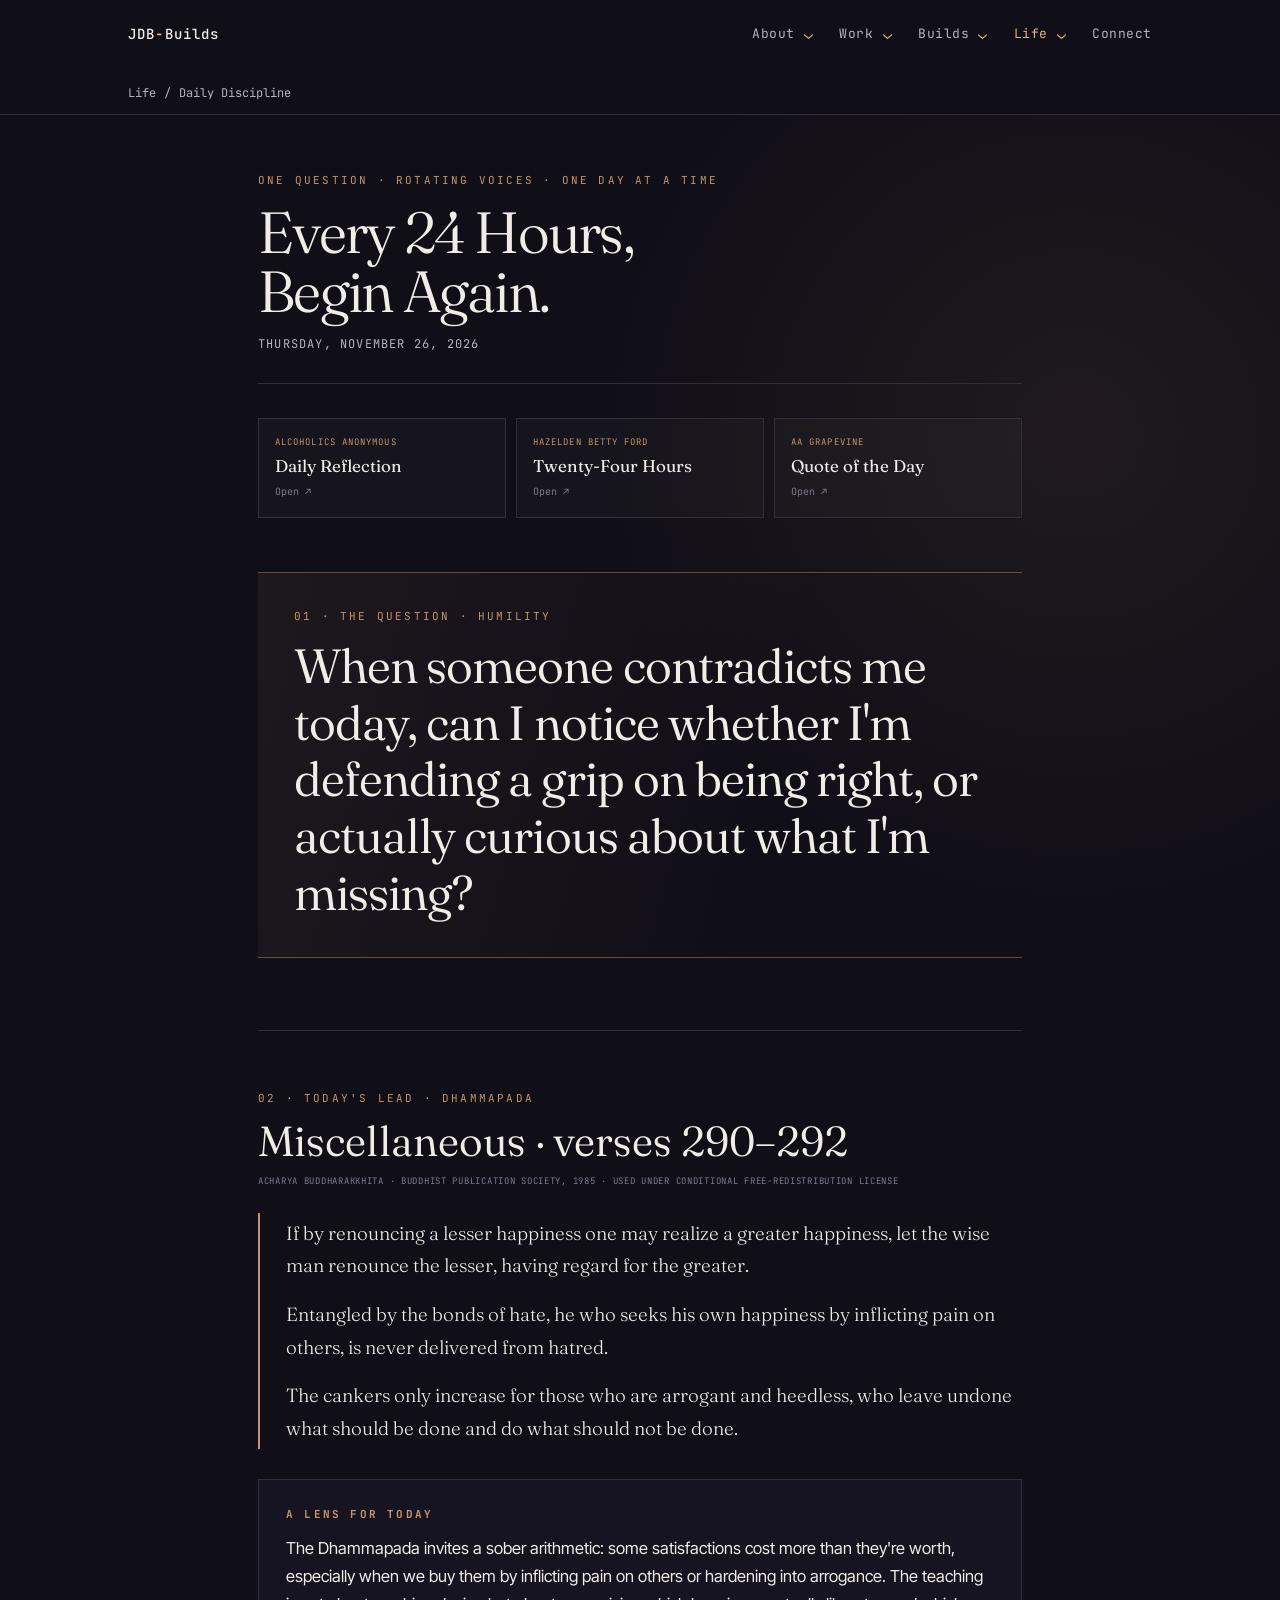
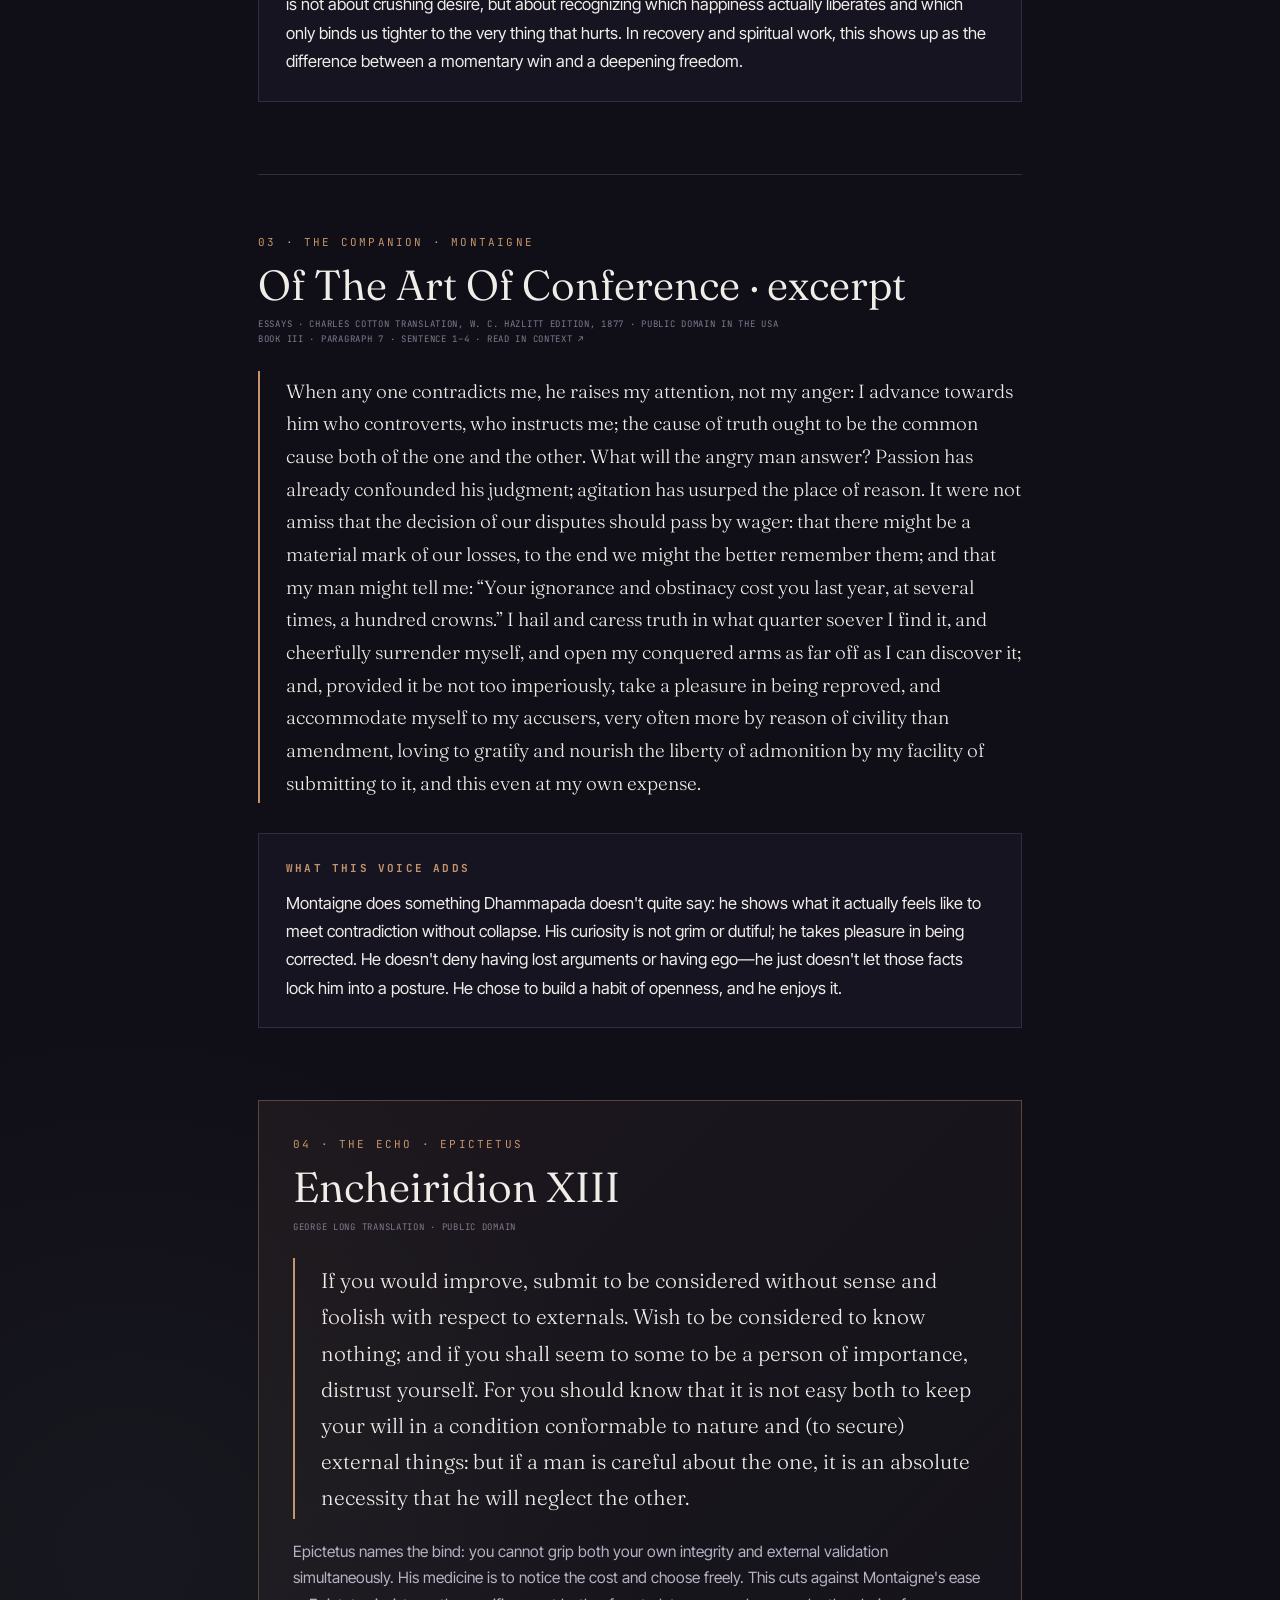
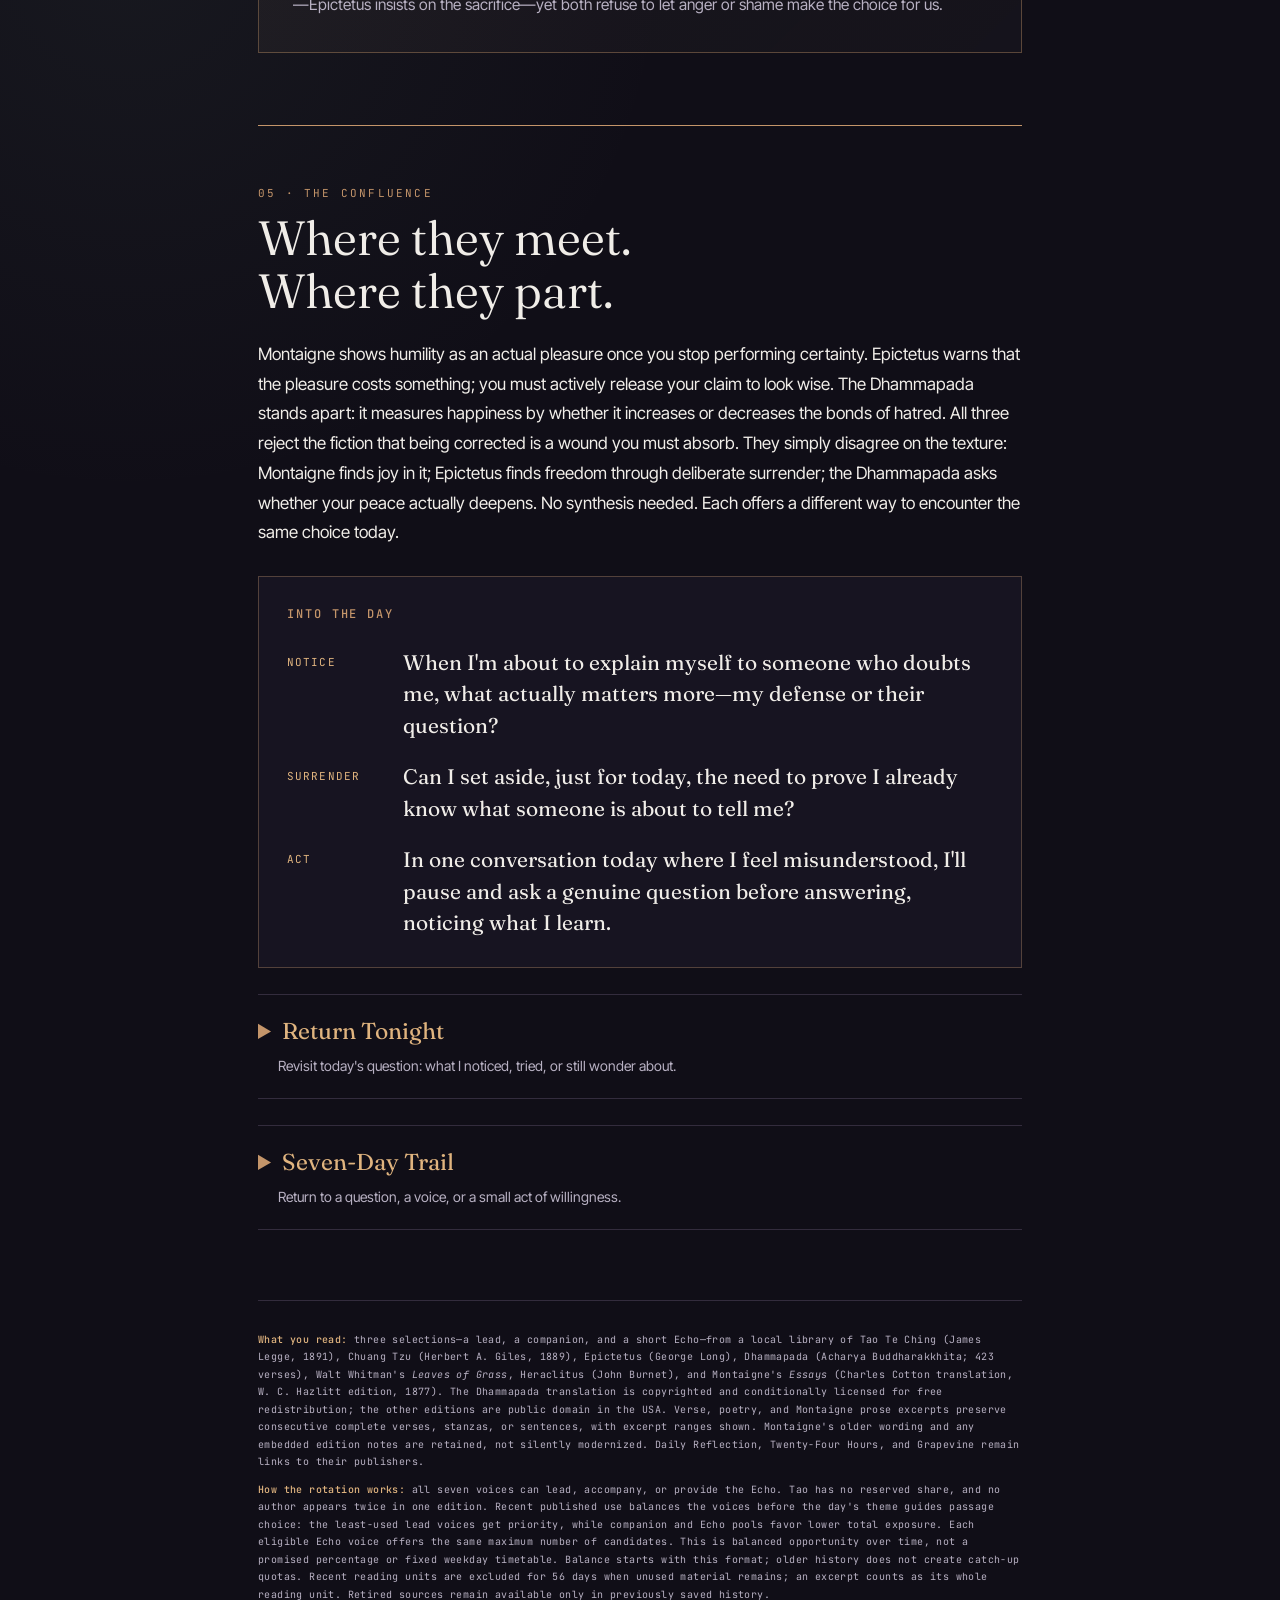
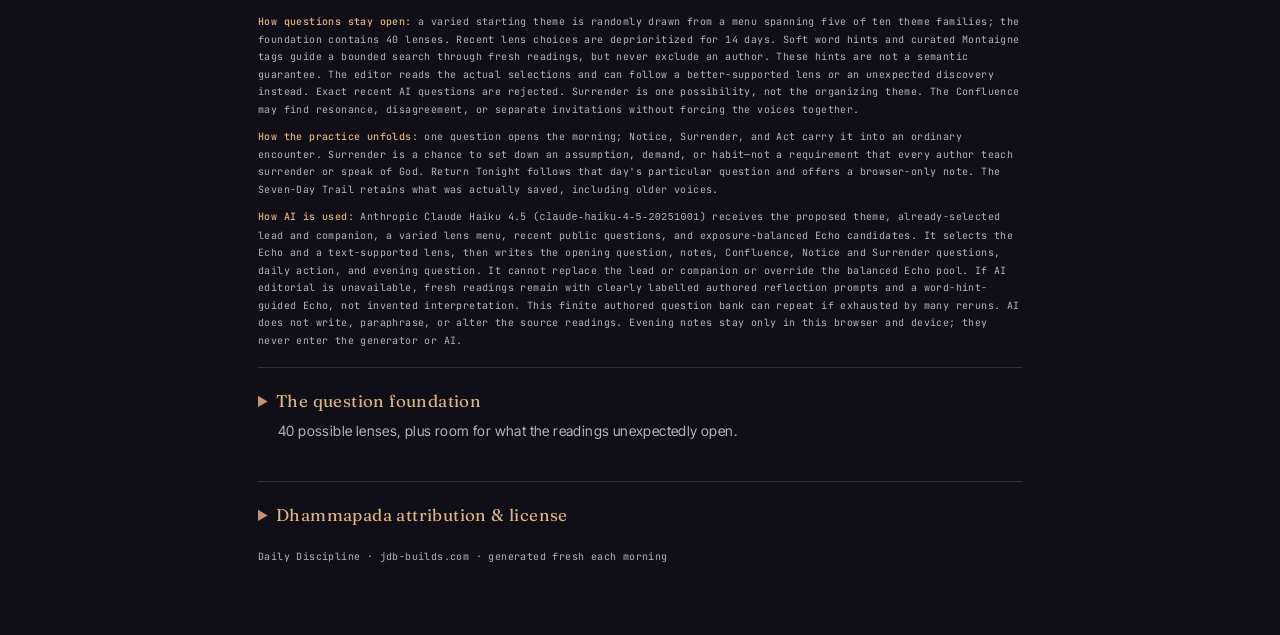
==== commit ef14eae8: "auto-update daily discipline" ====
--- a/index.html
+++ b/index.html
@@ -1,8 +1,8 @@
 <!DOCTYPE html>
 <html lang="en"><head><meta charset="UTF-8"><meta name="viewport" content="width=device-width,initial-scale=1.0">
 <meta name="description" content="Daily Discipline: recovery, spiritual reading, and one question to carry into the day.">
-<script id="discipline-freshness" type="application/json">{"version": 1, "date": "2026-11-25", "editorial_mode": "ai", "generated_at": "2026-11-25T07:46:16.440726+00:00", "selections": {"lead": "whitman:ferry_9", "companion": "tao:22", "echo": "heraclitus:78"}}</script>
-<title>Daily Discipline — Wednesday, November 25, 2026</title>
+<script id="discipline-freshness" type="application/json">{"version": 1, "date": "2026-11-26", "editorial_mode": "ai", "generated_at": "2026-11-26T07:16:06.186642+00:00", "selections": {"lead": "dhammapada:v290_292", "companion": "montaigne:b3_of_the_art_of_conference_p7", "echo": "epictetus:XIII"}}</script>
+<title>Daily Discipline — Thursday, November 26, 2026</title>
 <link rel="preconnect" href="https://fonts.googleapis.com"><link rel="preconnect" href="https://fonts.gstatic.com" crossorigin>
 <link href="https://fonts.googleapis.com/css2?family=Fraunces:ital,opsz,wght@0,9..144,300..700;1,9..144,300..600&amp;family=Inter+Tight:wght@300;400;500;600&amp;family=JetBrains+Mono:wght@400;500;600&amp;display=swap" rel="stylesheet">
 <style>
@@ -69,74 +69,40 @@
 </header>
 
 <div class="wrap">
-<header class="top" data-discipline-date="2026-11-25"><div class="kicker">One question · rotating voices · one day at a time</div><h1>Every 24 Hours,<br>Begin Again.</h1><div class="date">Wednesday, November 25, 2026</div></header>
+<header class="top" data-discipline-date="2026-11-26"><div class="kicker">One question · rotating voices · one day at a time</div><h1>Every 24 Hours,<br>Begin Again.</h1><div class="date">Thursday, November 26, 2026</div></header>
 <nav class="open-grid" aria-label="Recovery readings">
 <a class="card-link" href="https://www.aa.org/daily-reflections" target="_blank" rel="noopener"><div class="label">Alcoholics Anonymous</div><h2>Daily Reflection</h2><div class="go">Open ↗</div></a>
 <a class="card-link" href="https://www.hazeldenbettyford.org/thought-for-the-day" target="_blank" rel="noopener"><div class="label">Hazelden Betty Ford</div><h2>Twenty-Four Hours</h2><div class="go">Open ↗</div></a>
 <a class="card-link" href="https://www.aagrapevine.org/#quote-of-the-day" target="_blank" rel="noopener"><div class="label">AA Grapevine</div><h2>Quote of the Day</h2><div class="go">Open ↗</div></a></nav>
-<section class="question-card" aria-labelledby="daily-question"><div class="label">01 · The question · Reading-led discovery</div><h2 id="daily-question">When Whitman calls everything to flourish and show itself fully, and I notice myself editing what I offer or receive today, what am I actually protecting?</h2></section>
+<section class="question-card" aria-labelledby="daily-question"><div class="label">01 · The question · Humility</div><h2 id="daily-question">When someone contradicts me today, can I notice whether I&#x27;m defending a grip on being right, or actually curious about what I&#x27;m missing?</h2></section>
 
-  <section class="reading" aria-labelledby="reading-02" data-reading-role="lead" data-selection-key="whitman:ferry_9">
-    <div class="eyebrow">02 · Today&#x27;s lead · Walt Whitman</div>
-    <h2 id="reading-02">Crossing Brooklyn Ferry · section 9 · excerpt, stanza 1</h2>
-    <div class="source-note">Leaves of Grass · selected poems and numbered sections · public domain in the USA</div>
-    <div class="verse"><p style="white-space:pre-line">Flow on, river! flow with the flood-tide, and ebb with the ebb-tide!
-Frolic on, crested and scallop-edg’d waves!
-Gorgeous clouds of the sunset! drench with your splendor me, or the
-    men and women generations after me!
-Cross from shore to shore, countless crowds of passengers!
-Stand up, tall masts of Mannahatta! stand up, beautiful hills of Brooklyn!
-Throb, baffled and curious brain! throw out questions and answers!
-Suspend here and everywhere, eternal float of solution!
-Gaze, loving and thirsting eyes, in the house or street or public assembly!
-Sound out, voices of young men! loudly and musically call me by my
-    nighest name!
-Live, old life! play the part that looks back on the actor or actress!
-Play the old role, the role that is great or small according as one
-    makes it!
-Consider, you who peruse me, whether I may not in unknown ways be
-    looking upon you;
-Be firm, rail over the river, to support those who lean idly, yet
-    haste with the hasting current;
-Fly on, sea-birds! fly sideways, or wheel in large circles high in the air;
-Receive the summer sky, you water, and faithfully hold it till all
-    downcast eyes have time to take it from you!
-Diverge, fine spokes of light, from the shape of my head, or any
-    one’s head, in the sunlit water!
-Come on, ships from the lower bay! pass up or down, white-sail’d
-    schooners, sloops, lighters!
-Flaunt away, flags of all nations! be duly lower’d at sunset!
-Burn high your fires, foundry chimneys! cast black shadows at
-    nightfall! cast red and yellow light over the tops of the houses!
-Appearances, now or henceforth, indicate what you are,
-You necessary film, continue to envelop the soul,
-About my body for me, and your body for you, be hung our divinest aromas,
-Thrive, cities—bring your freight, bring your shows, ample and
-    sufficient rivers,
-Expand, being than which none else is perhaps more spiritual,
-Keep your places, objects than which none else is more lasting.</p></div>
-    <div class="movement"><h3>A lens for today</h3><p>Whitman stands on the ferry watching the river, the sky, the crowds, the ships—not trying to improve any of it, but calling each thing to be itself completely. The poem is an act of witness and permission: Flow, frolic, throb, play, receive, shine. He&#x27;s not commanding nature or people, but inviting them into their own fullness. For someone in recovery, learning to show up without hiding or performing is its own kind of work.</p></div>
+  <section class="reading" aria-labelledby="reading-02" data-reading-role="lead" data-selection-key="dhammapada:v290_292">
+    <div class="eyebrow">02 · Today&#x27;s lead · Dhammapada</div>
+    <h2 id="reading-02">Miscellaneous · verses 290–292</h2>
+    <div class="source-note">Acharya Buddharakkhita · Buddhist Publication Society, 1985 · used under conditional free-redistribution license</div>
+    <div class="verse"><p>If by renouncing a lesser happiness one may realize a greater happiness, let the wise man renounce the lesser, having regard for the greater.</p><p>Entangled by the bonds of hate, he who seeks his own happiness by inflicting pain on others, is never delivered from hatred.</p><p>The cankers only increase for those who are arrogant and heedless, who leave undone what should be done and do what should not be done.</p></div>
+    <div class="movement"><h3>A lens for today</h3><p>The Dhammapada invites a sober arithmetic: some satisfactions cost more than they&#x27;re worth, especially when we buy them by inflicting pain on others or hardening into arrogance. The teaching is not about crushing desire, but about recognizing which happiness actually liberates and which only binds us tighter to the very thing that hurts. In recovery and spiritual work, this shows up as the difference between a momentary win and a deepening freedom.</p></div>
   </section>
 
-  <section class="reading" aria-labelledby="reading-03" data-reading-role="companion" data-selection-key="tao:22">
-    <div class="eyebrow">03 · The companion · Tao Te Ching</div>
-    <h2 id="reading-03">Chapter 22</h2>
-    <div class="source-note">James Legge translation · 1891 · public domain</div>
-    <div class="verse"><p>The partial becomes complete; the crooked, straight; the empty, full; the worn out, new. He whose (desires) are few gets them; he whose (desires) are many goes astray. Therefore the sage holds in his embrace the one thing (of humility), and manifests it to all the world. He is free from self-display, and therefore he shines; from self-assertion, and therefore he is distinguished; from self-boasting, and therefore his merit is acknowledged; from self-complacency, and therefore he acquires superiority. It is because he is thus free from striving that therefore no one in the world is able to strive with him. That saying of the ancients that &#x27;the partial becomes complete&#x27; was not vainly spoken:--all real completion is comprehended under it.</p></div>
-    <div class="movement"><h3>What this voice adds</h3><p>The Tao speaker arrives with a different instruction: hold back self-display, free yourself from striving to be seen. Where Whitman calls for radiance, the Tao counsels humility. Where Whitman courts the gaze of others, the Tao warns against self-assertion. They are not the same path, and honoring both requires living the question, not resolving it.</p></div>
+  <section class="reading" aria-labelledby="reading-03" data-reading-role="companion" data-selection-key="montaigne:b3_of_the_art_of_conference_p7">
+    <div class="eyebrow">03 · The companion · Montaigne</div>
+    <h2 id="reading-03">Of The Art Of Conference · excerpt</h2>
+    <div class="source-note">Essays · Charles Cotton translation, W. C. Hazlitt edition, 1877 · public domain in the USA<br>Book III · paragraph 7 · sentence 1–4 · <a href="https://www.gutenberg.org/files/3600/3600-h/3600-h.htm#link2HCH0101" target="_blank" rel="noopener">Read in context ↗</a></div>
+    <div class="verse"><p>When any one contradicts me, he raises my attention, not my anger: I advance towards him who controverts, who instructs me; the cause of truth ought to be the common cause both of the one and the other. What will the angry man answer? Passion has already confounded his judgment; agitation has usurped the place of reason. It were not amiss that the decision of our disputes should pass by wager: that there might be a material mark of our losses, to the end we might the better remember them; and that my man might tell me: “Your ignorance and obstinacy cost you last year, at several times, a hundred crowns.” I hail and caress truth in what quarter soever I find it, and cheerfully surrender myself, and open my conquered arms as far off as I can discover it; and, provided it be not too imperiously, take a pleasure in being reproved, and accommodate myself to my accusers, very often more by reason of civility than amendment, loving to gratify and nourish the liberty of admonition by my facility of submitting to it, and this even at my own expense.</p></div>
+    <div class="movement"><h3>What this voice adds</h3><p>Montaigne does something Dhammapada doesn&#x27;t quite say: he shows what it actually feels like to meet contradiction without collapse. His curiosity is not grim or dutiful; he takes pleasure in being corrected. He doesn&#x27;t deny having lost arguments or having ego—he just doesn&#x27;t let those facts lock him into a posture. He chose to build a habit of openness, and he enjoys it.</p></div>
   </section>
 
-  <section class="echo" aria-labelledby="echo-heading" data-reading-role="echo" data-selection-key="heraclitus:78">
-    <div class="eyebrow">04 · The Echo · Heraclitus</div>
-    <h2 id="echo-heading">Fragment 78</h2>
-    <div class="source-note">Fragments · John Burnet translation · public domain</div>
-    <div class="verse"><p>(78) And it is the same thing in us that is quick and dead, awake and asleep, young and old; the former are shifted and 153become the latter, and the latter in turn are shifted and become the former. R. P. 47.</p></div>
-    <p class="echo-note">Heraclitus shows that the same thing shifts constantly between opposites—quick and dead, awake and asleep, young and old. Whitman&#x27;s call to fullness and the Tao&#x27;s counsel to restraint are not fixed positions but poles in motion; the work is not choosing one permanently but learning where you are today.</p>
+  <section class="echo" aria-labelledby="echo-heading" data-reading-role="echo" data-selection-key="epictetus:XIII">
+    <div class="eyebrow">04 · The Echo · Epictetus</div>
+    <h2 id="echo-heading">Encheiridion XIII</h2>
+    <div class="source-note">George Long translation · public domain</div>
+    <div class="verse"><p>If you would improve, submit to be considered without sense and foolish with respect to externals. Wish to be considered to know nothing; and if you shall seem to some to be a person of importance, distrust yourself. For you should know that it is not easy both to keep your will in a condition conformable to nature and (to secure) external things: but if a man is careful about the one, it is an absolute necessity that he will neglect the other.</p></div>
+    <p class="echo-note">Epictetus names the bind: you cannot grip both your own integrity and external validation simultaneously. His medicine is to notice the cost and choose freely. This cuts against Montaigne&#x27;s ease—Epictetus insists on the sacrifice—yet both refuse to let anger or shame make the choice for us.</p>
   </section>
-<section class="confluence" aria-labelledby="confluence-heading"><div class="eyebrow">05 · The Confluence</div><h2 id="confluence-heading">Where they meet.<br>Where they part.</h2><p>These three voices do not synthesize. Whitman invites expansion and visibility; the Tao teaches contraction and hiddenness; Heraclitus insists both are real and in flux. Rather than resolving them into one teaching, the question becomes: Can I sense when this moment asks me to shine and when to withdraw—not from fear or control, but from honest attention to what is actually alive right now? The three voices together refuse any permanent answer.</p></section>
-<section class="carry" aria-labelledby="practice-heading"><h3 id="practice-heading">Into the Day</h3><dl class="practice-steps"><div><dt>Notice</dt><dd>When I move through today, am I holding back something true, or offering something not yet honest?</dd></div><div><dt>Surrender</dt><dd>What if I stopped believing I need to know whether to show myself or conceal myself, and simply noticed what wants to emerge today?</dd></div><div><dt>Act</dt><dd>In one conversation today, notice what you naturally hold back. Name it to yourself without judgment. Let that be enough.</dd></div></dl></section>
-<details class="return"><summary>Return Tonight<small>Revisit today's question: what I noticed, tried, or still wonder about.</small></summary><div class="evening-entry" data-note-date="2026-11-25">
-<p class="night-question">What did I actually offer or receive today that surprised me—and did I let it be itself, or try to manage how it looked?</p>
+<section class="confluence" aria-labelledby="confluence-heading"><div class="eyebrow">05 · The Confluence</div><h2 id="confluence-heading">Where they meet.<br>Where they part.</h2><p>Montaigne shows humility as an actual pleasure once you stop performing certainty. Epictetus warns that the pleasure costs something; you must actively release your claim to look wise. The Dhammapada stands apart: it measures happiness by whether it increases or decreases the bonds of hatred. All three reject the fiction that being corrected is a wound you must absorb. They simply disagree on the texture: Montaigne finds joy in it; Epictetus finds freedom through deliberate surrender; the Dhammapada asks whether your peace actually deepens. No synthesis needed. Each offers a different way to encounter the same choice today.</p></section>
+<section class="carry" aria-labelledby="practice-heading"><h3 id="practice-heading">Into the Day</h3><dl class="practice-steps"><div><dt>Notice</dt><dd>When I&#x27;m about to explain myself to someone who doubts me, what actually matters more—my defense or their question?</dd></div><div><dt>Surrender</dt><dd>Can I set aside, just for today, the need to prove I already know what someone is about to tell me?</dd></div><div><dt>Act</dt><dd>In one conversation today where I feel misunderstood, I&#x27;ll pause and ask a genuine question before answering, noticing what I learn.</dd></div></dl></section>
+<details class="return"><summary>Return Tonight<small>Revisit today's question: what I noticed, tried, or still wonder about.</small></summary><div class="evening-entry" data-note-date="2026-11-26">
+<p class="night-question">Did I actually hear anyone today, or did I spend my energy building a case while they were speaking?</p>
 <div class="private-note" hidden>
 <label for="evening-note-today">A few words to return to (optional)</label>
 <textarea id="evening-note-today" rows="4" maxlength="4000" autocomplete="off" spellcheck="false" placeholder="What did I notice, try, or learn today?"></textarea>
@@ -145,7 +111,16 @@
 <p class="note-status" role="status" aria-live="polite"></p></div>
 <noscript><p class="note-privacy">You can reflect on this question here; saving a note requires JavaScript.</p></noscript>
 </div></details>
-<details class="trail"><summary>Seven-Day Trail<small>Return to a question, a voice, or a small act of willingness.</small></summary><p class="trail-intro">The past seven calendar days, newest first. Each day holds its latest generated reading; new practice prompts collect from this update onward.</p><ul class="trail-list"><li><details><summary><time datetime="2026-11-25">Wednesday, November 25</time></summary><div class="trail-content"><p class="trail-voices">Lead: Walt Whitman · Crossing Brooklyn Ferry · section 9 · excerpt, stanza 1 / Companion: Tao Te Ching · Chapter 22 / Echo: Heraclitus · Fragment 78</p><p class="trail-question">When Whitman calls everything to flourish and show itself fully, and I notice myself editing what I offer or receive today, what am I actually protecting?</p><dl class="practice-steps compact"><div><dt>Notice</dt><dd>When I move through today, am I holding back something true, or offering something not yet honest?</dd></div><div><dt>Surrender</dt><dd>What if I stopped believing I need to know whether to show myself or conceal myself, and simply noticed what wants to emerge today?</dd></div><div><dt>Act</dt><dd>In one conversation today, notice what you naturally hold back. Name it to yourself without judgment. Let that be enough.</dd></div></dl><div class="evening-entry" data-note-date="2026-11-25">
+<details class="trail"><summary>Seven-Day Trail<small>Return to a question, a voice, or a small act of willingness.</small></summary><p class="trail-intro">The past seven calendar days, newest first. Each day holds its latest generated reading; new practice prompts collect from this update onward.</p><ul class="trail-list"><li><details><summary><time datetime="2026-11-26">Thursday, November 26</time></summary><div class="trail-content"><p class="trail-voices">Lead: Dhammapada · Miscellaneous · verses 290–292 / Companion: Montaigne · Of The Art Of Conference · excerpt · Book III · paragraph 7 · sentence 1–4 / Echo: Epictetus · Encheiridion XIII</p><p class="trail-question">When someone contradicts me today, can I notice whether I&#x27;m defending a grip on being right, or actually curious about what I&#x27;m missing?</p><dl class="practice-steps compact"><div><dt>Notice</dt><dd>When I&#x27;m about to explain myself to someone who doubts me, what actually matters more—my defense or their question?</dd></div><div><dt>Surrender</dt><dd>Can I set aside, just for today, the need to prove I already know what someone is about to tell me?</dd></div><div><dt>Act</dt><dd>In one conversation today where I feel misunderstood, I&#x27;ll pause and ask a genuine question before answering, noticing what I learn.</dd></div></dl><div class="evening-entry" data-note-date="2026-11-26">
+<p class="night-question">Did I actually hear anyone today, or did I spend my energy building a case while they were speaking?</p>
+<div class="private-note" hidden>
+<label for="evening-note-2026-11-26">A few words to return to (optional)</label>
+<textarea id="evening-note-2026-11-26" rows="4" maxlength="4000" autocomplete="off" spellcheck="false" placeholder="What did I notice, try, or learn today?"></textarea>
+<p class="note-privacy">Saved only in this browser on this device. No account or cloud sync. Clearing browser data removes saved notes.</p>
+<div class="note-actions"><button type="button" data-note-save>Save on this device</button><button type="button" data-note-clear>Clear this note</button></div>
+<p class="note-status" role="status" aria-live="polite"></p></div>
+<noscript><p class="note-privacy">You can reflect on this question here; saving a note requires JavaScript.</p></noscript>
+</div></div></details></li><li><details><summary><time datetime="2026-11-25">Wednesday, November 25</time></summary><div class="trail-content"><p class="trail-voices">Lead: Walt Whitman · Crossing Brooklyn Ferry · section 9 · excerpt, stanza 1 / Companion: Tao Te Ching · Chapter 22 / Echo: Heraclitus · Fragment 78</p><p class="trail-question">When Whitman calls everything to flourish and show itself fully, and I notice myself editing what I offer or receive today, what am I actually protecting?</p><dl class="practice-steps compact"><div><dt>Notice</dt><dd>When I move through today, am I holding back something true, or offering something not yet honest?</dd></div><div><dt>Surrender</dt><dd>What if I stopped believing I need to know whether to show myself or conceal myself, and simply noticed what wants to emerge today?</dd></div><div><dt>Act</dt><dd>In one conversation today, notice what you naturally hold back. Name it to yourself without judgment. Let that be enough.</dd></div></dl><div class="evening-entry" data-note-date="2026-11-25">
 <p class="night-question">What did I actually offer or receive today that surprised me—and did I let it be itself, or try to manage how it looked?</p>
 <div class="private-note" hidden>
 <label for="evening-note-2026-11-25">A few words to return to (optional)</label>
@@ -199,15 +174,6 @@
 <div class="note-actions"><button type="button" data-note-save>Save on this device</button><button type="button" data-note-clear>Clear this note</button></div>
 <p class="note-status" role="status" aria-live="polite"></p></div>
 <noscript><p class="note-privacy">You can reflect on this question here; saving a note requires JavaScript.</p></noscript>
-</div></div></details></li><li><details><summary><time datetime="2026-11-19">Thursday, November 19</time></summary><div class="trail-content"><p class="trail-voices">Lead: Tao Te Ching · Chapter 21 / Companion: Epictetus · Encheiridion XLII / Echo: Heraclitus · Fragment 2</p><p class="trail-question">When someone acts from their own sense of what is right, and I feel wronged, what am I actually judging—their action or my grip on how things should be?</p><dl class="practice-steps compact"><div><dt>Notice</dt><dd>When I feel wronged today, can I pause and name what belief about rightness the other person is actually following?</dd></div><div><dt>Surrender</dt><dd>Am I willing to set aside, for one encounter, my certainty that I know what someone should have done?</dd></div><div><dt>Act</dt><dd>In one moment of friction today, speak only the fact of what happened, not your judgment of their intent. Notice what becomes possible.</dd></div></dl><div class="evening-entry" data-note-date="2026-11-19">
-<p class="night-question">When I stepped back from my judgment today, did I learn anything true about what the other person actually wanted or feared?</p>
-<div class="private-note" hidden>
-<label for="evening-note-2026-11-19">A few words to return to (optional)</label>
-<textarea id="evening-note-2026-11-19" rows="4" maxlength="4000" autocomplete="off" spellcheck="false" placeholder="What did I notice, try, or learn today?"></textarea>
-<p class="note-privacy">Saved only in this browser on this device. No account or cloud sync. Clearing browser data removes saved notes.</p>
-<div class="note-actions"><button type="button" data-note-save>Save on this device</button><button type="button" data-note-clear>Clear this note</button></div>
-<p class="note-status" role="status" aria-live="polite"></p></div>
-<noscript><p class="note-privacy">You can reflect on this question here; saving a note requires JavaScript.</p></noscript>
 </div></div></details></li></ul></details>
 <footer>
 <p><strong>What you read:</strong> three selections—a lead, a companion, and a short Echo—from a local library of Tao Te Ching (James Legge, 1891), Chuang Tzu (Herbert A. Giles, 1889), Epictetus (George Long), <a href="https://accesstoinsight.org/tipitaka/kn/dhp/dhp.intro.budd.html">Dhammapada (Acharya Buddharakkhita; 423 verses)</a>, <a href="https://www.gutenberg.org/ebooks/1322">Walt Whitman's <em>Leaves of Grass</em></a>, Heraclitus (John Burnet), and <a href="https://www.gutenberg.org/ebooks/3600">Montaigne's <em>Essays</em> (Charles Cotton translation, W. C. Hazlitt edition, 1877)</a>. The Dhammapada translation is copyrighted and conditionally licensed for free redistribution; the other editions are public domain in the USA. Verse, poetry, and Montaigne prose excerpts preserve consecutive complete verses, stanzas, or sentences, with excerpt ranges shown. Montaigne's older wording and any embedded edition notes are retained, not silently modernized. Daily Reflection, Twenty-Four Hours, and Grapevine remain links to their publishers.</p>
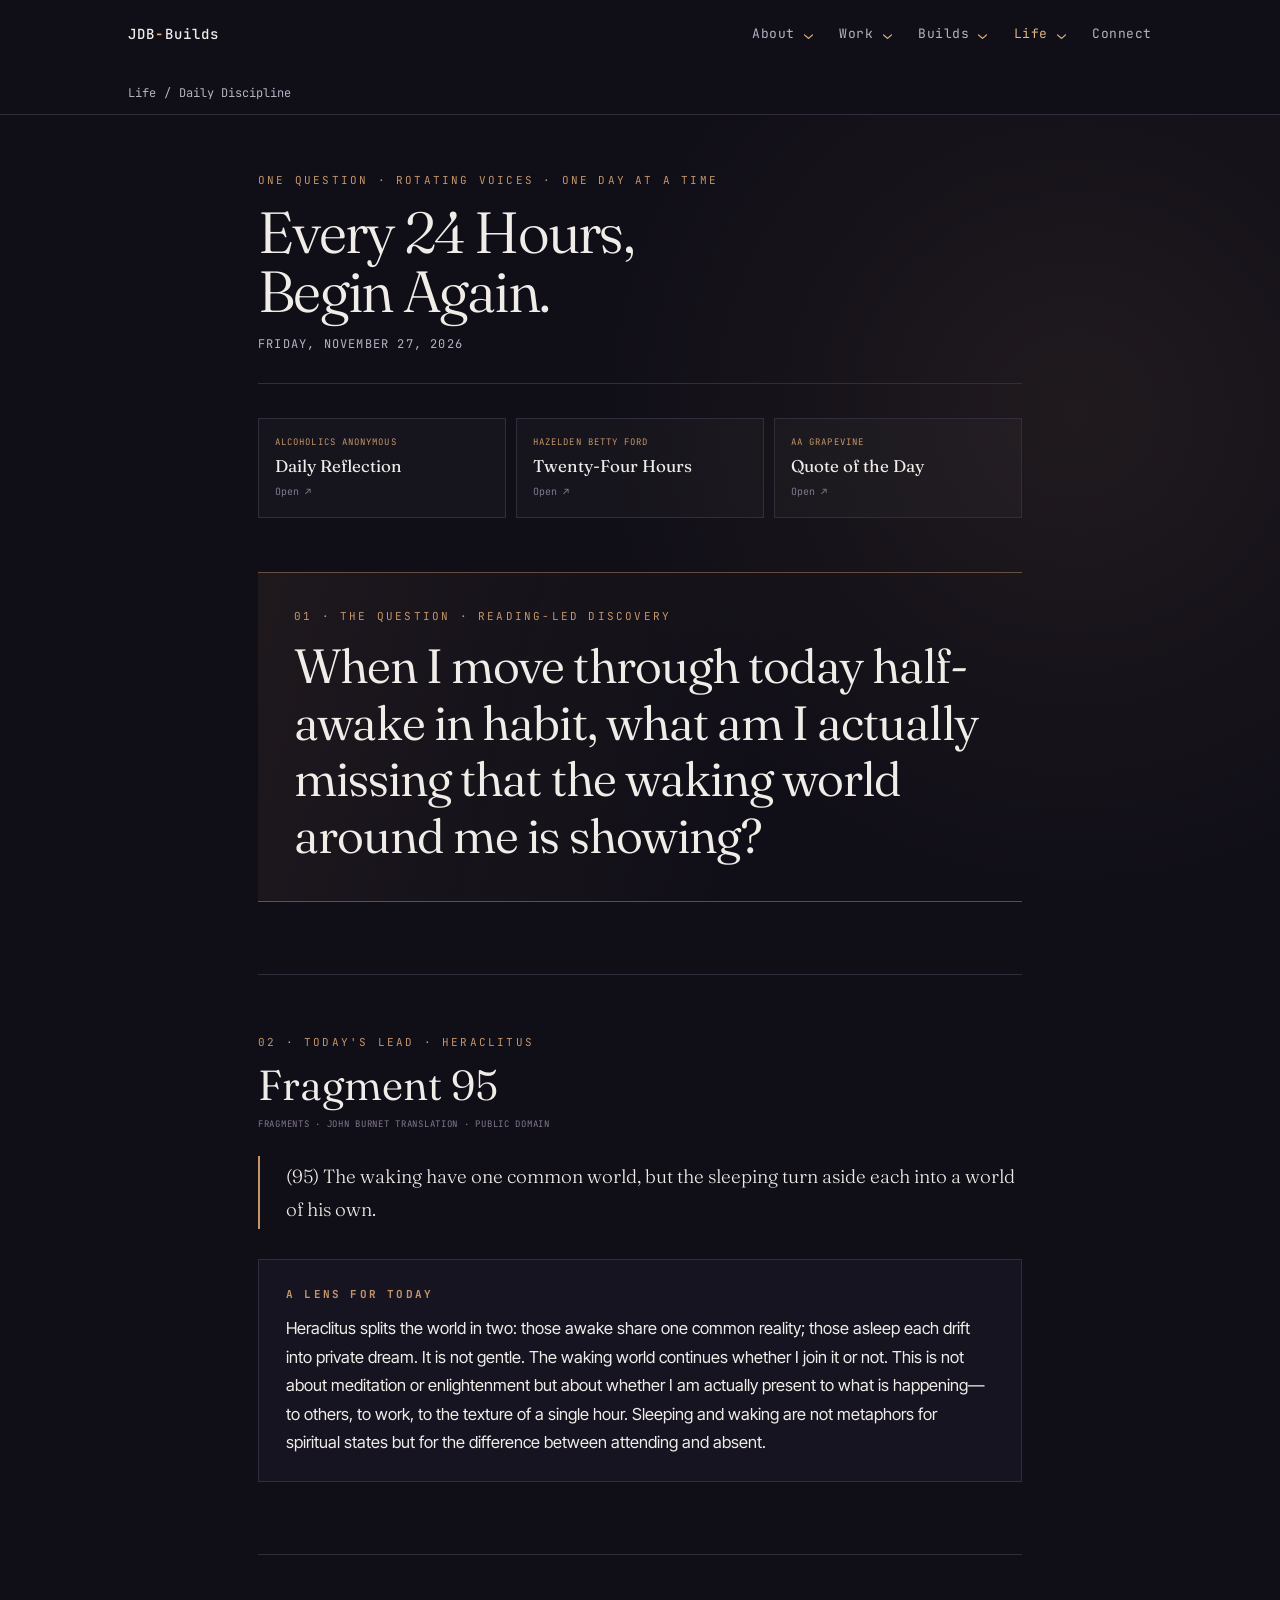
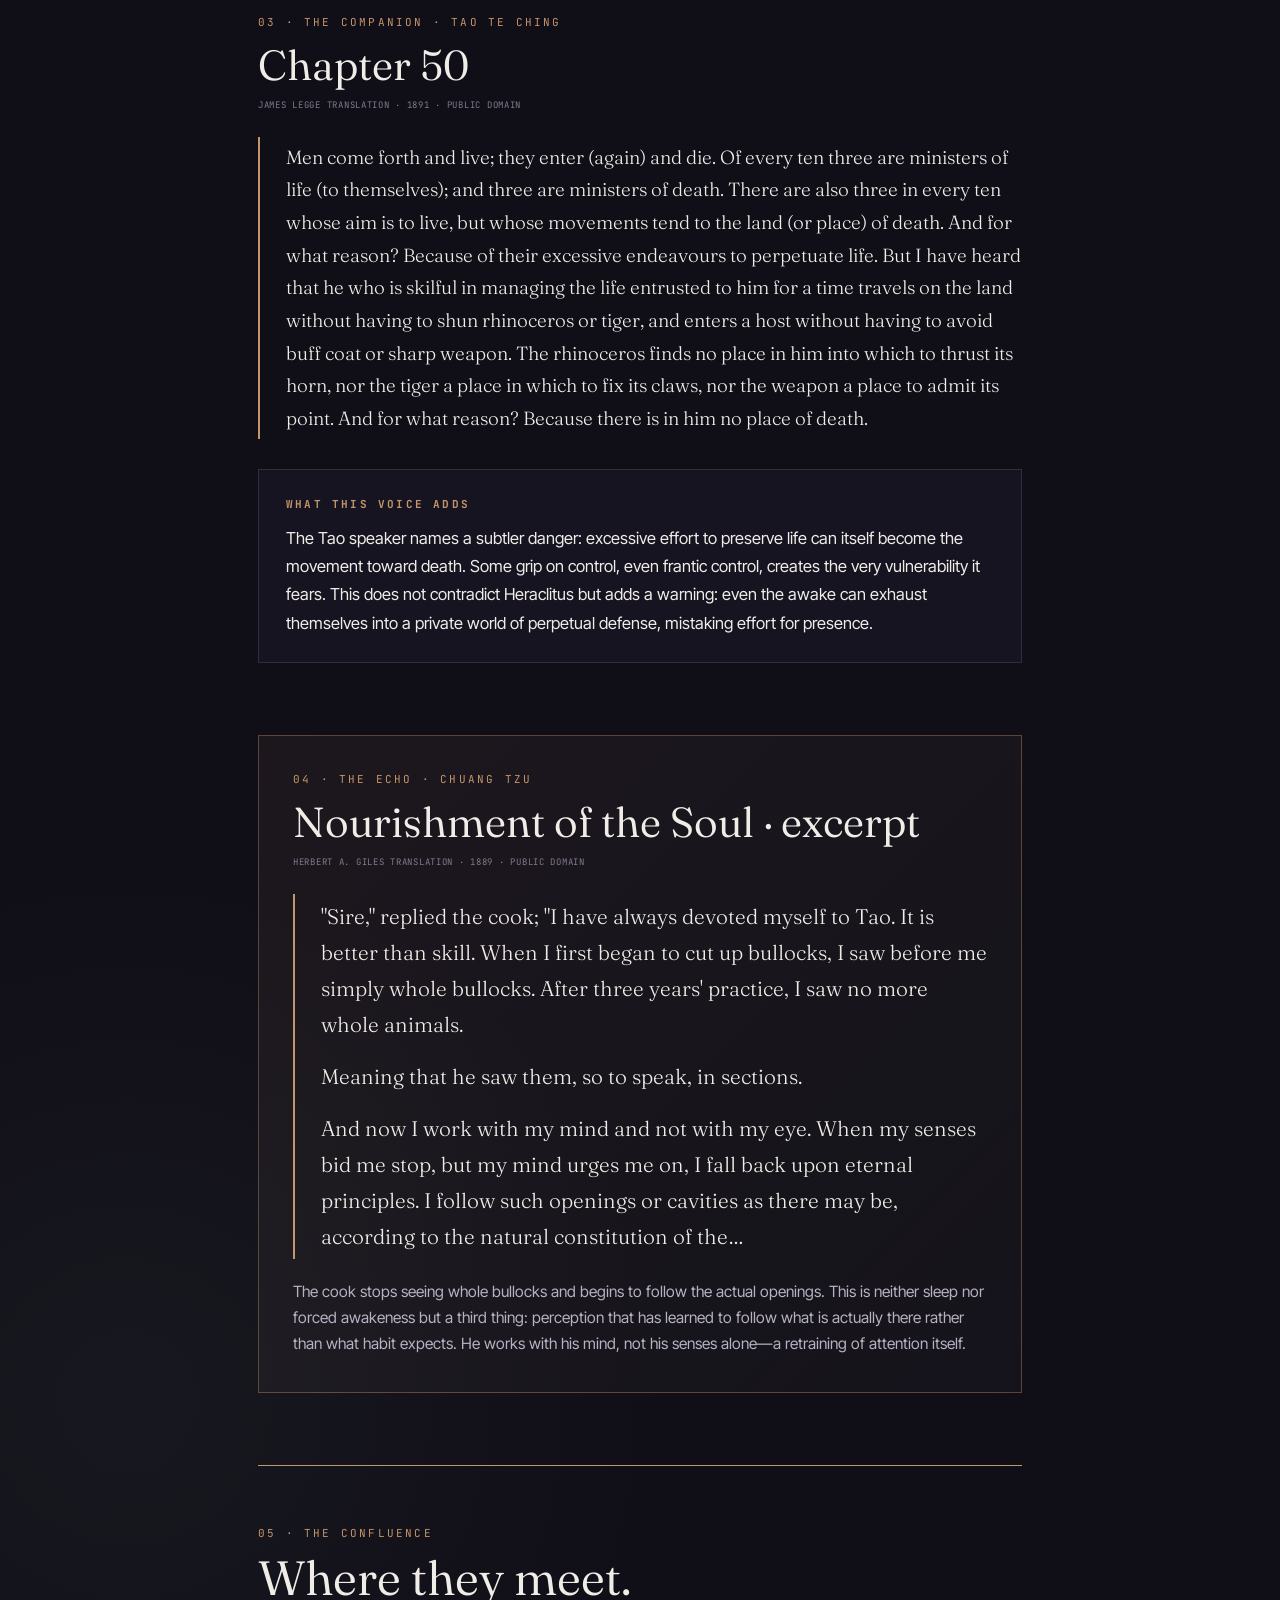
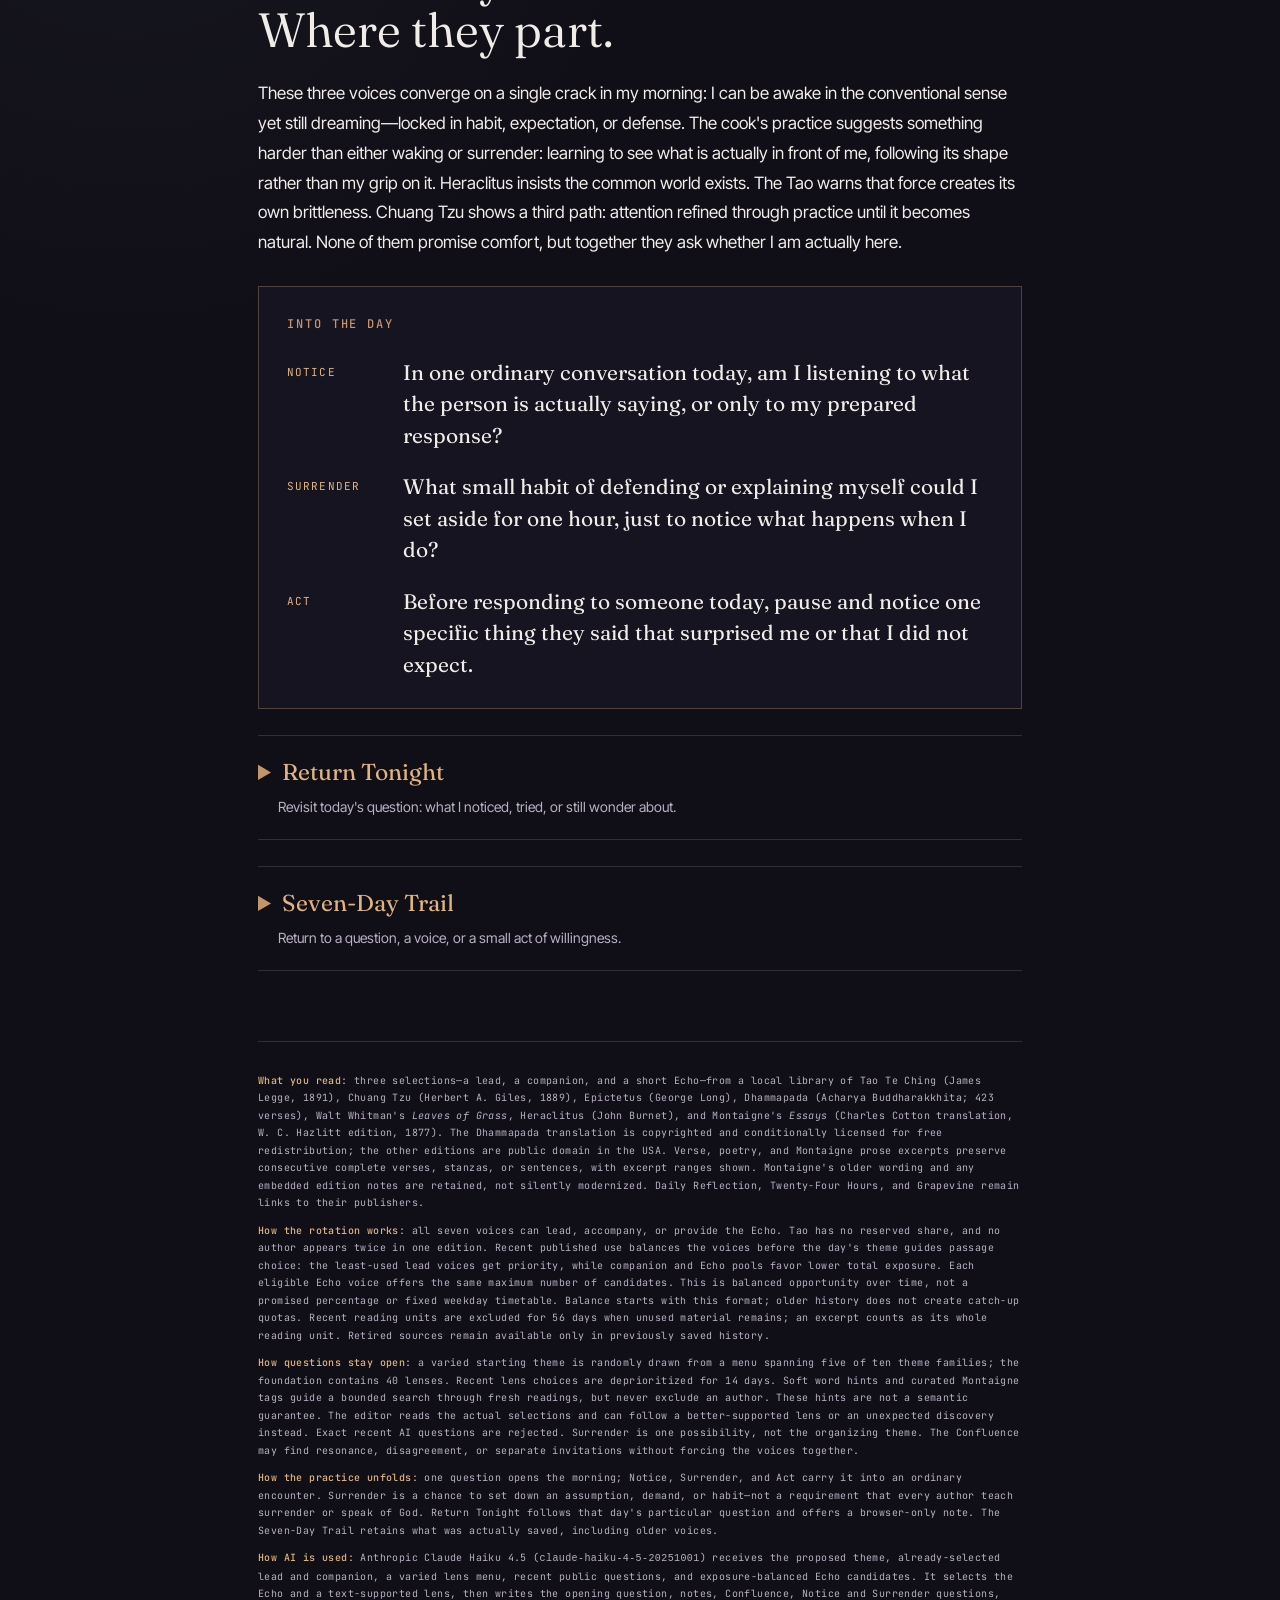
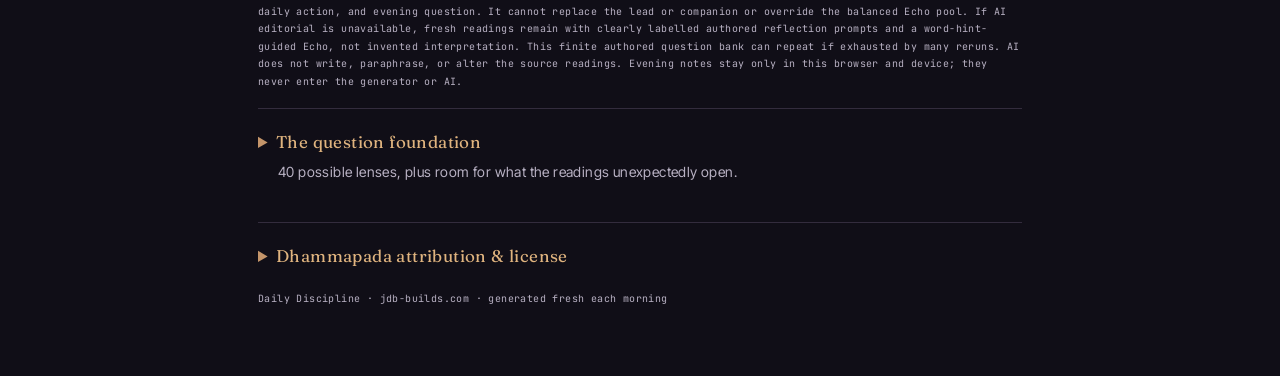
==== commit c752ce1d: "auto-update daily discipline" ====
--- a/index.html
+++ b/index.html
@@ -1,8 +1,8 @@
 <!DOCTYPE html>
 <html lang="en"><head><meta charset="UTF-8"><meta name="viewport" content="width=device-width,initial-scale=1.0">
 <meta name="description" content="Daily Discipline: recovery, spiritual reading, and one question to carry into the day.">
-<script id="discipline-freshness" type="application/json">{"version": 1, "date": "2026-11-26", "editorial_mode": "ai", "generated_at": "2026-11-26T07:16:06.186642+00:00", "selections": {"lead": "dhammapada:v290_292", "companion": "montaigne:b3_of_the_art_of_conference_p7", "echo": "epictetus:XIII"}}</script>
-<title>Daily Discipline — Thursday, November 26, 2026</title>
+<script id="discipline-freshness" type="application/json">{"version": 1, "date": "2026-11-27", "editorial_mode": "ai", "generated_at": "2026-11-27T08:01:06.259157+00:00", "selections": {"lead": "heraclitus:95", "companion": "tao:50", "echo": "chuangtzu:3"}}</script>
+<title>Daily Discipline — Friday, November 27, 2026</title>
 <link rel="preconnect" href="https://fonts.googleapis.com"><link rel="preconnect" href="https://fonts.gstatic.com" crossorigin>
 <link href="https://fonts.googleapis.com/css2?family=Fraunces:ital,opsz,wght@0,9..144,300..700;1,9..144,300..600&amp;family=Inter+Tight:wght@300;400;500;600&amp;family=JetBrains+Mono:wght@400;500;600&amp;display=swap" rel="stylesheet">
 <style>
@@ -69,40 +69,40 @@
 </header>
 
 <div class="wrap">
-<header class="top" data-discipline-date="2026-11-26"><div class="kicker">One question · rotating voices · one day at a time</div><h1>Every 24 Hours,<br>Begin Again.</h1><div class="date">Thursday, November 26, 2026</div></header>
+<header class="top" data-discipline-date="2026-11-27"><div class="kicker">One question · rotating voices · one day at a time</div><h1>Every 24 Hours,<br>Begin Again.</h1><div class="date">Friday, November 27, 2026</div></header>
 <nav class="open-grid" aria-label="Recovery readings">
 <a class="card-link" href="https://www.aa.org/daily-reflections" target="_blank" rel="noopener"><div class="label">Alcoholics Anonymous</div><h2>Daily Reflection</h2><div class="go">Open ↗</div></a>
 <a class="card-link" href="https://www.hazeldenbettyford.org/thought-for-the-day" target="_blank" rel="noopener"><div class="label">Hazelden Betty Ford</div><h2>Twenty-Four Hours</h2><div class="go">Open ↗</div></a>
 <a class="card-link" href="https://www.aagrapevine.org/#quote-of-the-day" target="_blank" rel="noopener"><div class="label">AA Grapevine</div><h2>Quote of the Day</h2><div class="go">Open ↗</div></a></nav>
-<section class="question-card" aria-labelledby="daily-question"><div class="label">01 · The question · Humility</div><h2 id="daily-question">When someone contradicts me today, can I notice whether I&#x27;m defending a grip on being right, or actually curious about what I&#x27;m missing?</h2></section>
+<section class="question-card" aria-labelledby="daily-question"><div class="label">01 · The question · Reading-led discovery</div><h2 id="daily-question">When I move through today half-awake in habit, what am I actually missing that the waking world around me is showing?</h2></section>
 
-  <section class="reading" aria-labelledby="reading-02" data-reading-role="lead" data-selection-key="dhammapada:v290_292">
-    <div class="eyebrow">02 · Today&#x27;s lead · Dhammapada</div>
-    <h2 id="reading-02">Miscellaneous · verses 290–292</h2>
-    <div class="source-note">Acharya Buddharakkhita · Buddhist Publication Society, 1985 · used under conditional free-redistribution license</div>
-    <div class="verse"><p>If by renouncing a lesser happiness one may realize a greater happiness, let the wise man renounce the lesser, having regard for the greater.</p><p>Entangled by the bonds of hate, he who seeks his own happiness by inflicting pain on others, is never delivered from hatred.</p><p>The cankers only increase for those who are arrogant and heedless, who leave undone what should be done and do what should not be done.</p></div>
-    <div class="movement"><h3>A lens for today</h3><p>The Dhammapada invites a sober arithmetic: some satisfactions cost more than they&#x27;re worth, especially when we buy them by inflicting pain on others or hardening into arrogance. The teaching is not about crushing desire, but about recognizing which happiness actually liberates and which only binds us tighter to the very thing that hurts. In recovery and spiritual work, this shows up as the difference between a momentary win and a deepening freedom.</p></div>
+  <section class="reading" aria-labelledby="reading-02" data-reading-role="lead" data-selection-key="heraclitus:95">
+    <div class="eyebrow">02 · Today&#x27;s lead · Heraclitus</div>
+    <h2 id="reading-02">Fragment 95</h2>
+    <div class="source-note">Fragments · John Burnet translation · public domain</div>
+    <div class="verse"><p>(95) The waking have one common world, but the sleeping turn aside each into a world of his own.</p></div>
+    <div class="movement"><h3>A lens for today</h3><p>Heraclitus splits the world in two: those awake share one common reality; those asleep each drift into private dream. It is not gentle. The waking world continues whether I join it or not. This is not about meditation or enlightenment but about whether I am actually present to what is happening—to others, to work, to the texture of a single hour. Sleeping and waking are not metaphors for spiritual states but for the difference between attending and absent.</p></div>
   </section>
 
-  <section class="reading" aria-labelledby="reading-03" data-reading-role="companion" data-selection-key="montaigne:b3_of_the_art_of_conference_p7">
-    <div class="eyebrow">03 · The companion · Montaigne</div>
-    <h2 id="reading-03">Of The Art Of Conference · excerpt</h2>
-    <div class="source-note">Essays · Charles Cotton translation, W. C. Hazlitt edition, 1877 · public domain in the USA<br>Book III · paragraph 7 · sentence 1–4 · <a href="https://www.gutenberg.org/files/3600/3600-h/3600-h.htm#link2HCH0101" target="_blank" rel="noopener">Read in context ↗</a></div>
-    <div class="verse"><p>When any one contradicts me, he raises my attention, not my anger: I advance towards him who controverts, who instructs me; the cause of truth ought to be the common cause both of the one and the other. What will the angry man answer? Passion has already confounded his judgment; agitation has usurped the place of reason. It were not amiss that the decision of our disputes should pass by wager: that there might be a material mark of our losses, to the end we might the better remember them; and that my man might tell me: “Your ignorance and obstinacy cost you last year, at several times, a hundred crowns.” I hail and caress truth in what quarter soever I find it, and cheerfully surrender myself, and open my conquered arms as far off as I can discover it; and, provided it be not too imperiously, take a pleasure in being reproved, and accommodate myself to my accusers, very often more by reason of civility than amendment, loving to gratify and nourish the liberty of admonition by my facility of submitting to it, and this even at my own expense.</p></div>
-    <div class="movement"><h3>What this voice adds</h3><p>Montaigne does something Dhammapada doesn&#x27;t quite say: he shows what it actually feels like to meet contradiction without collapse. His curiosity is not grim or dutiful; he takes pleasure in being corrected. He doesn&#x27;t deny having lost arguments or having ego—he just doesn&#x27;t let those facts lock him into a posture. He chose to build a habit of openness, and he enjoys it.</p></div>
+  <section class="reading" aria-labelledby="reading-03" data-reading-role="companion" data-selection-key="tao:50">
+    <div class="eyebrow">03 · The companion · Tao Te Ching</div>
+    <h2 id="reading-03">Chapter 50</h2>
+    <div class="source-note">James Legge translation · 1891 · public domain</div>
+    <div class="verse"><p>Men come forth and live; they enter (again) and die. Of every ten three are ministers of life (to themselves); and three are ministers of death. There are also three in every ten whose aim is to live, but whose movements tend to the land (or place) of death. And for what reason? Because of their excessive endeavours to perpetuate life. But I have heard that he who is skilful in managing the life entrusted to him for a time travels on the land without having to shun rhinoceros or tiger, and enters a host without having to avoid buff coat or sharp weapon. The rhinoceros finds no place in him into which to thrust its horn, nor the tiger a place in which to fix its claws, nor the weapon a place to admit its point. And for what reason? Because there is in him no place of death.</p></div>
+    <div class="movement"><h3>What this voice adds</h3><p>The Tao speaker names a subtler danger: excessive effort to preserve life can itself become the movement toward death. Some grip on control, even frantic control, creates the very vulnerability it fears. This does not contradict Heraclitus but adds a warning: even the awake can exhaust themselves into a private world of perpetual defense, mistaking effort for presence.</p></div>
   </section>
 
-  <section class="echo" aria-labelledby="echo-heading" data-reading-role="echo" data-selection-key="epictetus:XIII">
-    <div class="eyebrow">04 · The Echo · Epictetus</div>
-    <h2 id="echo-heading">Encheiridion XIII</h2>
-    <div class="source-note">George Long translation · public domain</div>
-    <div class="verse"><p>If you would improve, submit to be considered without sense and foolish with respect to externals. Wish to be considered to know nothing; and if you shall seem to some to be a person of importance, distrust yourself. For you should know that it is not easy both to keep your will in a condition conformable to nature and (to secure) external things: but if a man is careful about the one, it is an absolute necessity that he will neglect the other.</p></div>
-    <p class="echo-note">Epictetus names the bind: you cannot grip both your own integrity and external validation simultaneously. His medicine is to notice the cost and choose freely. This cuts against Montaigne&#x27;s ease—Epictetus insists on the sacrifice—yet both refuse to let anger or shame make the choice for us.</p>
+  <section class="echo" aria-labelledby="echo-heading" data-reading-role="echo" data-selection-key="chuangtzu:3">
+    <div class="eyebrow">04 · The Echo · Chuang Tzu</div>
+    <h2 id="echo-heading">Nourishment of the Soul · excerpt</h2>
+    <div class="source-note">Herbert A. Giles translation · 1889 · public domain</div>
+    <div class="verse"><p>&quot;Sire,&quot; replied the cook; &quot;I have always devoted myself to Tao. It is better than skill. When I first began to cut up bullocks, I saw before me simply whole bullocks. After three years&#x27; practice, I saw no more whole animals.</p><p>Meaning that he saw them, so to speak, in sections.</p><p>And now I work with my mind and not with my eye. When my senses bid me stop, but my mind urges me on, I fall back upon eternal principles. I follow such openings or cavities as there may be, according to the natural constitution of the…</p></div>
+    <p class="echo-note">The cook stops seeing whole bullocks and begins to follow the actual openings. This is neither sleep nor forced awakeness but a third thing: perception that has learned to follow what is actually there rather than what habit expects. He works with his mind, not his senses alone—a retraining of attention itself.</p>
   </section>
-<section class="confluence" aria-labelledby="confluence-heading"><div class="eyebrow">05 · The Confluence</div><h2 id="confluence-heading">Where they meet.<br>Where they part.</h2><p>Montaigne shows humility as an actual pleasure once you stop performing certainty. Epictetus warns that the pleasure costs something; you must actively release your claim to look wise. The Dhammapada stands apart: it measures happiness by whether it increases or decreases the bonds of hatred. All three reject the fiction that being corrected is a wound you must absorb. They simply disagree on the texture: Montaigne finds joy in it; Epictetus finds freedom through deliberate surrender; the Dhammapada asks whether your peace actually deepens. No synthesis needed. Each offers a different way to encounter the same choice today.</p></section>
-<section class="carry" aria-labelledby="practice-heading"><h3 id="practice-heading">Into the Day</h3><dl class="practice-steps"><div><dt>Notice</dt><dd>When I&#x27;m about to explain myself to someone who doubts me, what actually matters more—my defense or their question?</dd></div><div><dt>Surrender</dt><dd>Can I set aside, just for today, the need to prove I already know what someone is about to tell me?</dd></div><div><dt>Act</dt><dd>In one conversation today where I feel misunderstood, I&#x27;ll pause and ask a genuine question before answering, noticing what I learn.</dd></div></dl></section>
-<details class="return"><summary>Return Tonight<small>Revisit today's question: what I noticed, tried, or still wonder about.</small></summary><div class="evening-entry" data-note-date="2026-11-26">
-<p class="night-question">Did I actually hear anyone today, or did I spend my energy building a case while they were speaking?</p>
+<section class="confluence" aria-labelledby="confluence-heading"><div class="eyebrow">05 · The Confluence</div><h2 id="confluence-heading">Where they meet.<br>Where they part.</h2><p>These three voices converge on a single crack in my morning: I can be awake in the conventional sense yet still dreaming—locked in habit, expectation, or defense. The cook&#x27;s practice suggests something harder than either waking or surrender: learning to see what is actually in front of me, following its shape rather than my grip on it. Heraclitus insists the common world exists. The Tao warns that force creates its own brittleness. Chuang Tzu shows a third path: attention refined through practice until it becomes natural. None of them promise comfort, but together they ask whether I am actually here.</p></section>
+<section class="carry" aria-labelledby="practice-heading"><h3 id="practice-heading">Into the Day</h3><dl class="practice-steps"><div><dt>Notice</dt><dd>In one ordinary conversation today, am I listening to what the person is actually saying, or only to my prepared response?</dd></div><div><dt>Surrender</dt><dd>What small habit of defending or explaining myself could I set aside for one hour, just to notice what happens when I do?</dd></div><div><dt>Act</dt><dd>Before responding to someone today, pause and notice one specific thing they said that surprised me or that I did not expect.</dd></div></dl></section>
+<details class="return"><summary>Return Tonight<small>Revisit today's question: what I noticed, tried, or still wonder about.</small></summary><div class="evening-entry" data-note-date="2026-11-27">
+<p class="night-question">When did I feel most actually present today, and what was I not trying to control in that moment?</p>
 <div class="private-note" hidden>
 <label for="evening-note-today">A few words to return to (optional)</label>
 <textarea id="evening-note-today" rows="4" maxlength="4000" autocomplete="off" spellcheck="false" placeholder="What did I notice, try, or learn today?"></textarea>
@@ -111,7 +111,16 @@
 <p class="note-status" role="status" aria-live="polite"></p></div>
 <noscript><p class="note-privacy">You can reflect on this question here; saving a note requires JavaScript.</p></noscript>
 </div></details>
-<details class="trail"><summary>Seven-Day Trail<small>Return to a question, a voice, or a small act of willingness.</small></summary><p class="trail-intro">The past seven calendar days, newest first. Each day holds its latest generated reading; new practice prompts collect from this update onward.</p><ul class="trail-list"><li><details><summary><time datetime="2026-11-26">Thursday, November 26</time></summary><div class="trail-content"><p class="trail-voices">Lead: Dhammapada · Miscellaneous · verses 290–292 / Companion: Montaigne · Of The Art Of Conference · excerpt · Book III · paragraph 7 · sentence 1–4 / Echo: Epictetus · Encheiridion XIII</p><p class="trail-question">When someone contradicts me today, can I notice whether I&#x27;m defending a grip on being right, or actually curious about what I&#x27;m missing?</p><dl class="practice-steps compact"><div><dt>Notice</dt><dd>When I&#x27;m about to explain myself to someone who doubts me, what actually matters more—my defense or their question?</dd></div><div><dt>Surrender</dt><dd>Can I set aside, just for today, the need to prove I already know what someone is about to tell me?</dd></div><div><dt>Act</dt><dd>In one conversation today where I feel misunderstood, I&#x27;ll pause and ask a genuine question before answering, noticing what I learn.</dd></div></dl><div class="evening-entry" data-note-date="2026-11-26">
+<details class="trail"><summary>Seven-Day Trail<small>Return to a question, a voice, or a small act of willingness.</small></summary><p class="trail-intro">The past seven calendar days, newest first. Each day holds its latest generated reading; new practice prompts collect from this update onward.</p><ul class="trail-list"><li><details><summary><time datetime="2026-11-27">Friday, November 27</time></summary><div class="trail-content"><p class="trail-voices">Lead: Heraclitus · Fragment 95 / Companion: Tao Te Ching · Chapter 50 / Echo: Chuang Tzu · Nourishment of the Soul · excerpt</p><p class="trail-question">When I move through today half-awake in habit, what am I actually missing that the waking world around me is showing?</p><dl class="practice-steps compact"><div><dt>Notice</dt><dd>In one ordinary conversation today, am I listening to what the person is actually saying, or only to my prepared response?</dd></div><div><dt>Surrender</dt><dd>What small habit of defending or explaining myself could I set aside for one hour, just to notice what happens when I do?</dd></div><div><dt>Act</dt><dd>Before responding to someone today, pause and notice one specific thing they said that surprised me or that I did not expect.</dd></div></dl><div class="evening-entry" data-note-date="2026-11-27">
+<p class="night-question">When did I feel most actually present today, and what was I not trying to control in that moment?</p>
+<div class="private-note" hidden>
+<label for="evening-note-2026-11-27">A few words to return to (optional)</label>
+<textarea id="evening-note-2026-11-27" rows="4" maxlength="4000" autocomplete="off" spellcheck="false" placeholder="What did I notice, try, or learn today?"></textarea>
+<p class="note-privacy">Saved only in this browser on this device. No account or cloud sync. Clearing browser data removes saved notes.</p>
+<div class="note-actions"><button type="button" data-note-save>Save on this device</button><button type="button" data-note-clear>Clear this note</button></div>
+<p class="note-status" role="status" aria-live="polite"></p></div>
+<noscript><p class="note-privacy">You can reflect on this question here; saving a note requires JavaScript.</p></noscript>
+</div></div></details></li><li><details><summary><time datetime="2026-11-26">Thursday, November 26</time></summary><div class="trail-content"><p class="trail-voices">Lead: Dhammapada · Miscellaneous · verses 290–292 / Companion: Montaigne · Of The Art Of Conference · excerpt · Book III · paragraph 7 · sentence 1–4 / Echo: Epictetus · Encheiridion XIII</p><p class="trail-question">When someone contradicts me today, can I notice whether I&#x27;m defending a grip on being right, or actually curious about what I&#x27;m missing?</p><dl class="practice-steps compact"><div><dt>Notice</dt><dd>When I&#x27;m about to explain myself to someone who doubts me, what actually matters more—my defense or their question?</dd></div><div><dt>Surrender</dt><dd>Can I set aside, just for today, the need to prove I already know what someone is about to tell me?</dd></div><div><dt>Act</dt><dd>In one conversation today where I feel misunderstood, I&#x27;ll pause and ask a genuine question before answering, noticing what I learn.</dd></div></dl><div class="evening-entry" data-note-date="2026-11-26">
 <p class="night-question">Did I actually hear anyone today, or did I spend my energy building a case while they were speaking?</p>
 <div class="private-note" hidden>
 <label for="evening-note-2026-11-26">A few words to return to (optional)</label>
@@ -165,15 +174,6 @@
 <div class="note-actions"><button type="button" data-note-save>Save on this device</button><button type="button" data-note-clear>Clear this note</button></div>
 <p class="note-status" role="status" aria-live="polite"></p></div>
 <noscript><p class="note-privacy">You can reflect on this question here; saving a note requires JavaScript.</p></noscript>
-</div></div></details></li><li><details><summary><time datetime="2026-11-20">Friday, November 20</time></summary><div class="trail-content"><p class="trail-voices">Lead: Heraclitus · Fragment 74 / Companion: Chuang Tzu · On Letting Alone · excerpt / Echo: Walt Whitman · Song of Myself · section 46 · excerpt, stanza 8–10</p><p class="trail-question">When Heraclitus says the dry soul is wisest, and Chuang Tzu speaks of preserving the original One while resting in harmony with externals, what am I actually doing when I call something dried out or depleted today?</p><dl class="practice-steps compact"><div><dt>Notice</dt><dd>When I encounter something natural today—light, weather, another person&#x27;s presence—am I actually there, or only half-awake?</dd></div><div><dt>Surrender</dt><dd>What idea about how I should feel or how the day should unfold am I willing to lay down before it begins?</dd></div><div><dt>Act</dt><dd>Notice one moment today when you are fully awake to what is actually happening—not interpreting it, not planning around it, simply present to it. Name it quietly.</dd></div></dl><div class="evening-entry" data-note-date="2026-11-20">
-<p class="night-question">What was most vivid or actual today, and what was I doing when I stopped thinking about it and simply experienced it?</p>
-<div class="private-note" hidden>
-<label for="evening-note-2026-11-20">A few words to return to (optional)</label>
-<textarea id="evening-note-2026-11-20" rows="4" maxlength="4000" autocomplete="off" spellcheck="false" placeholder="What did I notice, try, or learn today?"></textarea>
-<p class="note-privacy">Saved only in this browser on this device. No account or cloud sync. Clearing browser data removes saved notes.</p>
-<div class="note-actions"><button type="button" data-note-save>Save on this device</button><button type="button" data-note-clear>Clear this note</button></div>
-<p class="note-status" role="status" aria-live="polite"></p></div>
-<noscript><p class="note-privacy">You can reflect on this question here; saving a note requires JavaScript.</p></noscript>
 </div></div></details></li></ul></details>
 <footer>
 <p><strong>What you read:</strong> three selections—a lead, a companion, and a short Echo—from a local library of Tao Te Ching (James Legge, 1891), Chuang Tzu (Herbert A. Giles, 1889), Epictetus (George Long), <a href="https://accesstoinsight.org/tipitaka/kn/dhp/dhp.intro.budd.html">Dhammapada (Acharya Buddharakkhita; 423 verses)</a>, <a href="https://www.gutenberg.org/ebooks/1322">Walt Whitman's <em>Leaves of Grass</em></a>, Heraclitus (John Burnet), and <a href="https://www.gutenberg.org/ebooks/3600">Montaigne's <em>Essays</em> (Charles Cotton translation, W. C. Hazlitt edition, 1877)</a>. The Dhammapada translation is copyrighted and conditionally licensed for free redistribution; the other editions are public domain in the USA. Verse, poetry, and Montaigne prose excerpts preserve consecutive complete verses, stanzas, or sentences, with excerpt ranges shown. Montaigne's older wording and any embedded edition notes are retained, not silently modernized. Daily Reflection, Twenty-Four Hours, and Grapevine remain links to their publishers.</p>
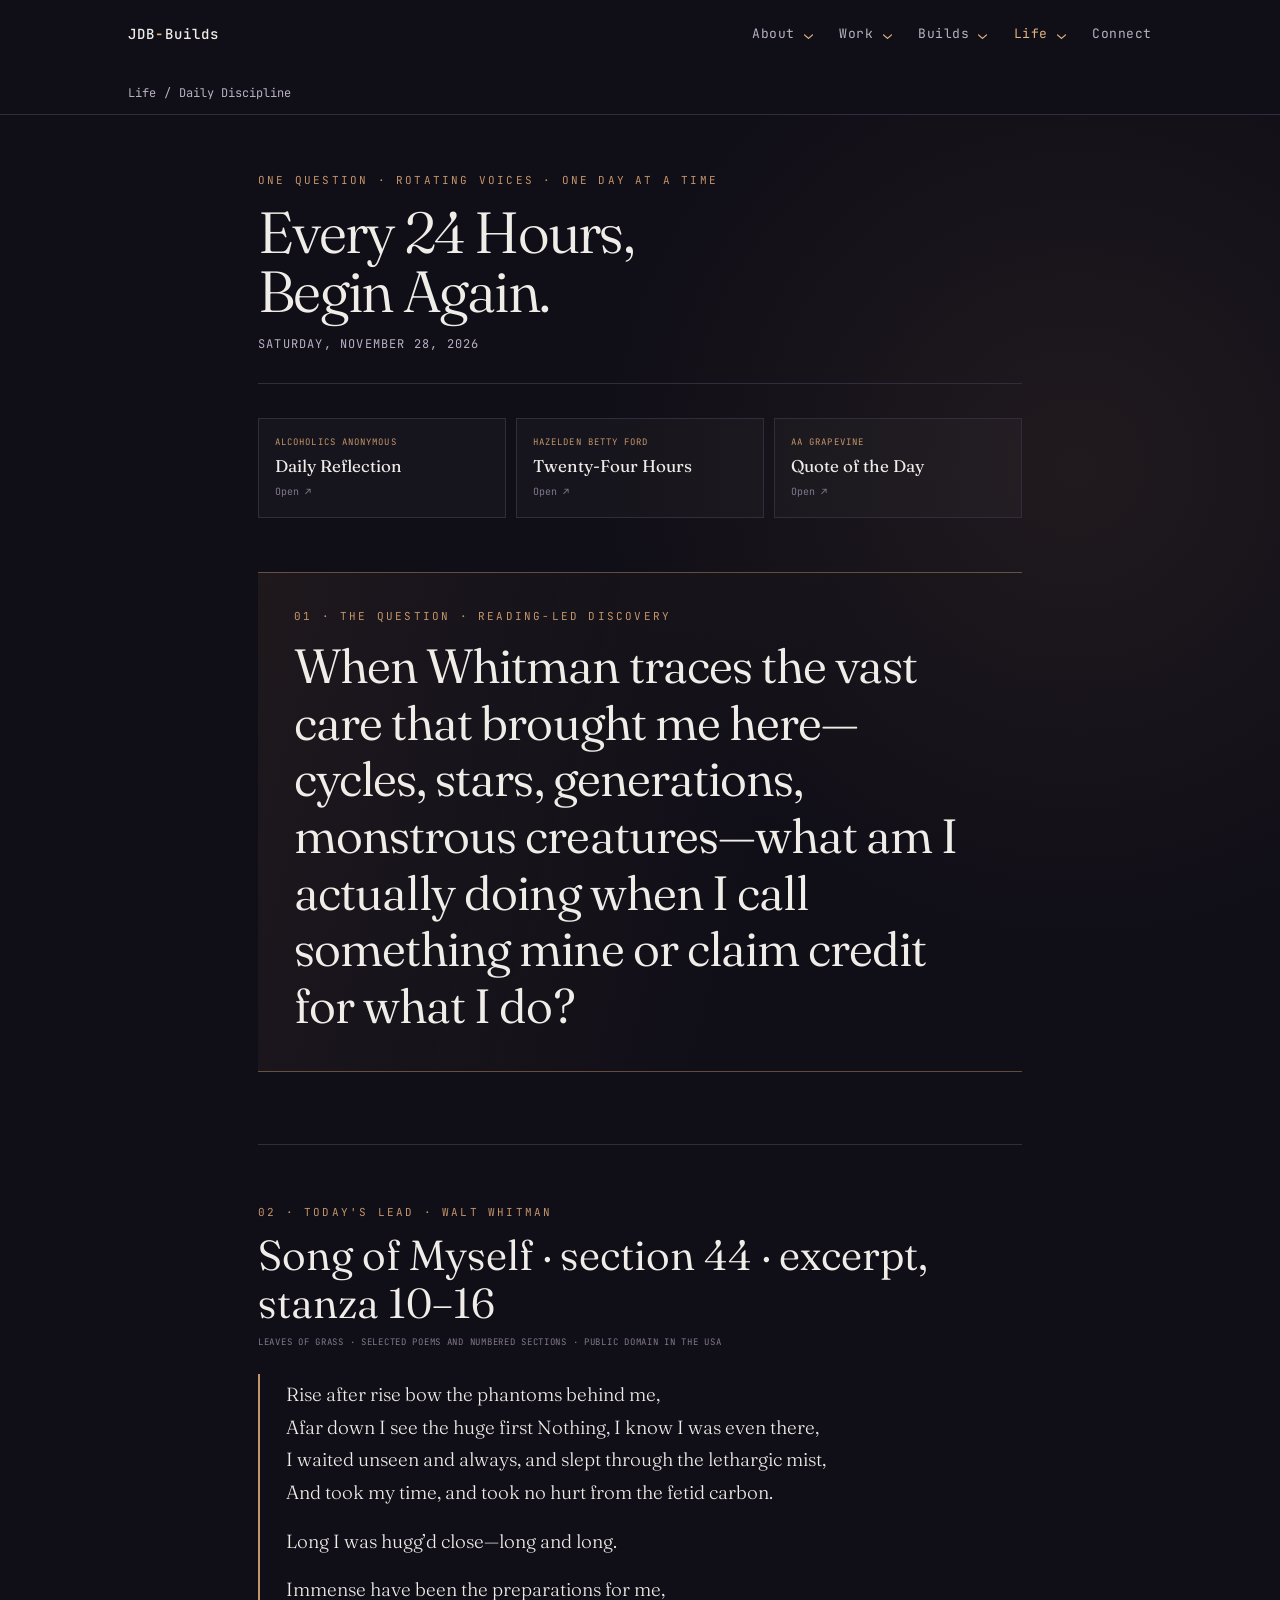
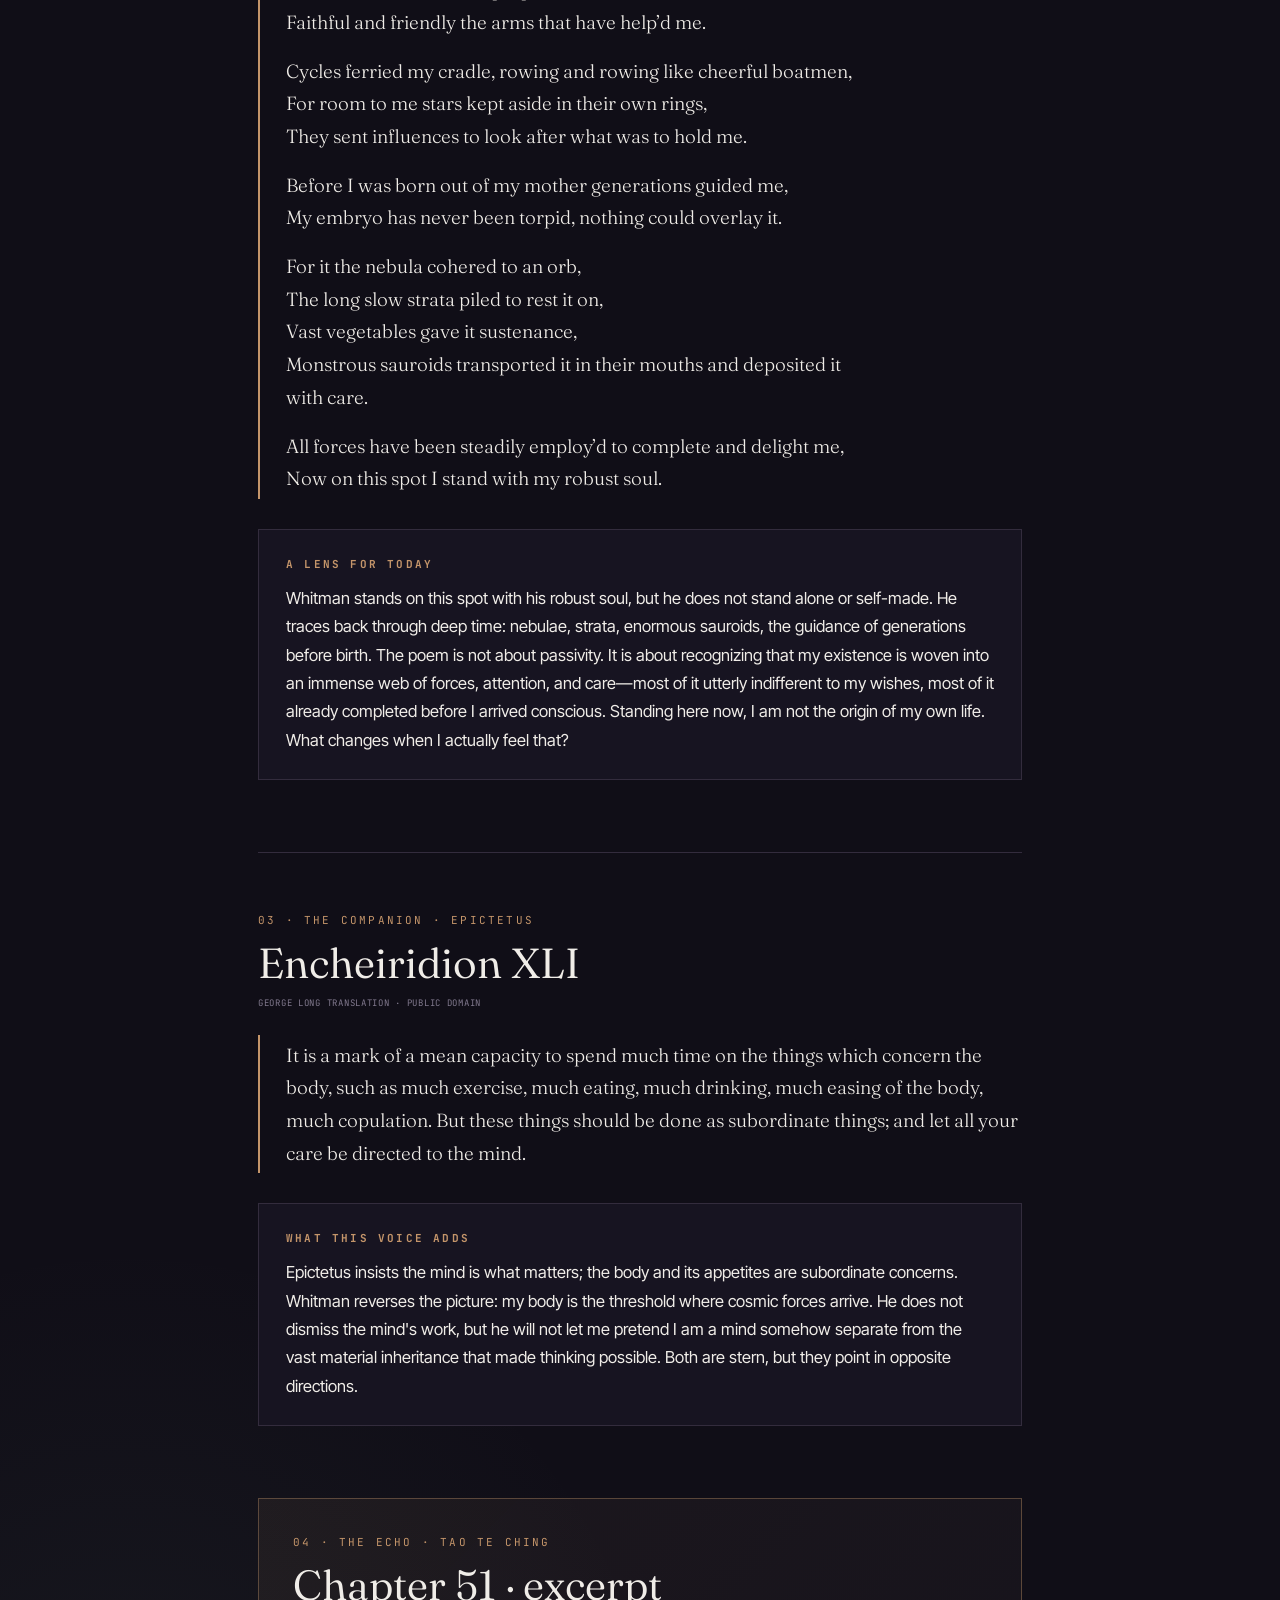
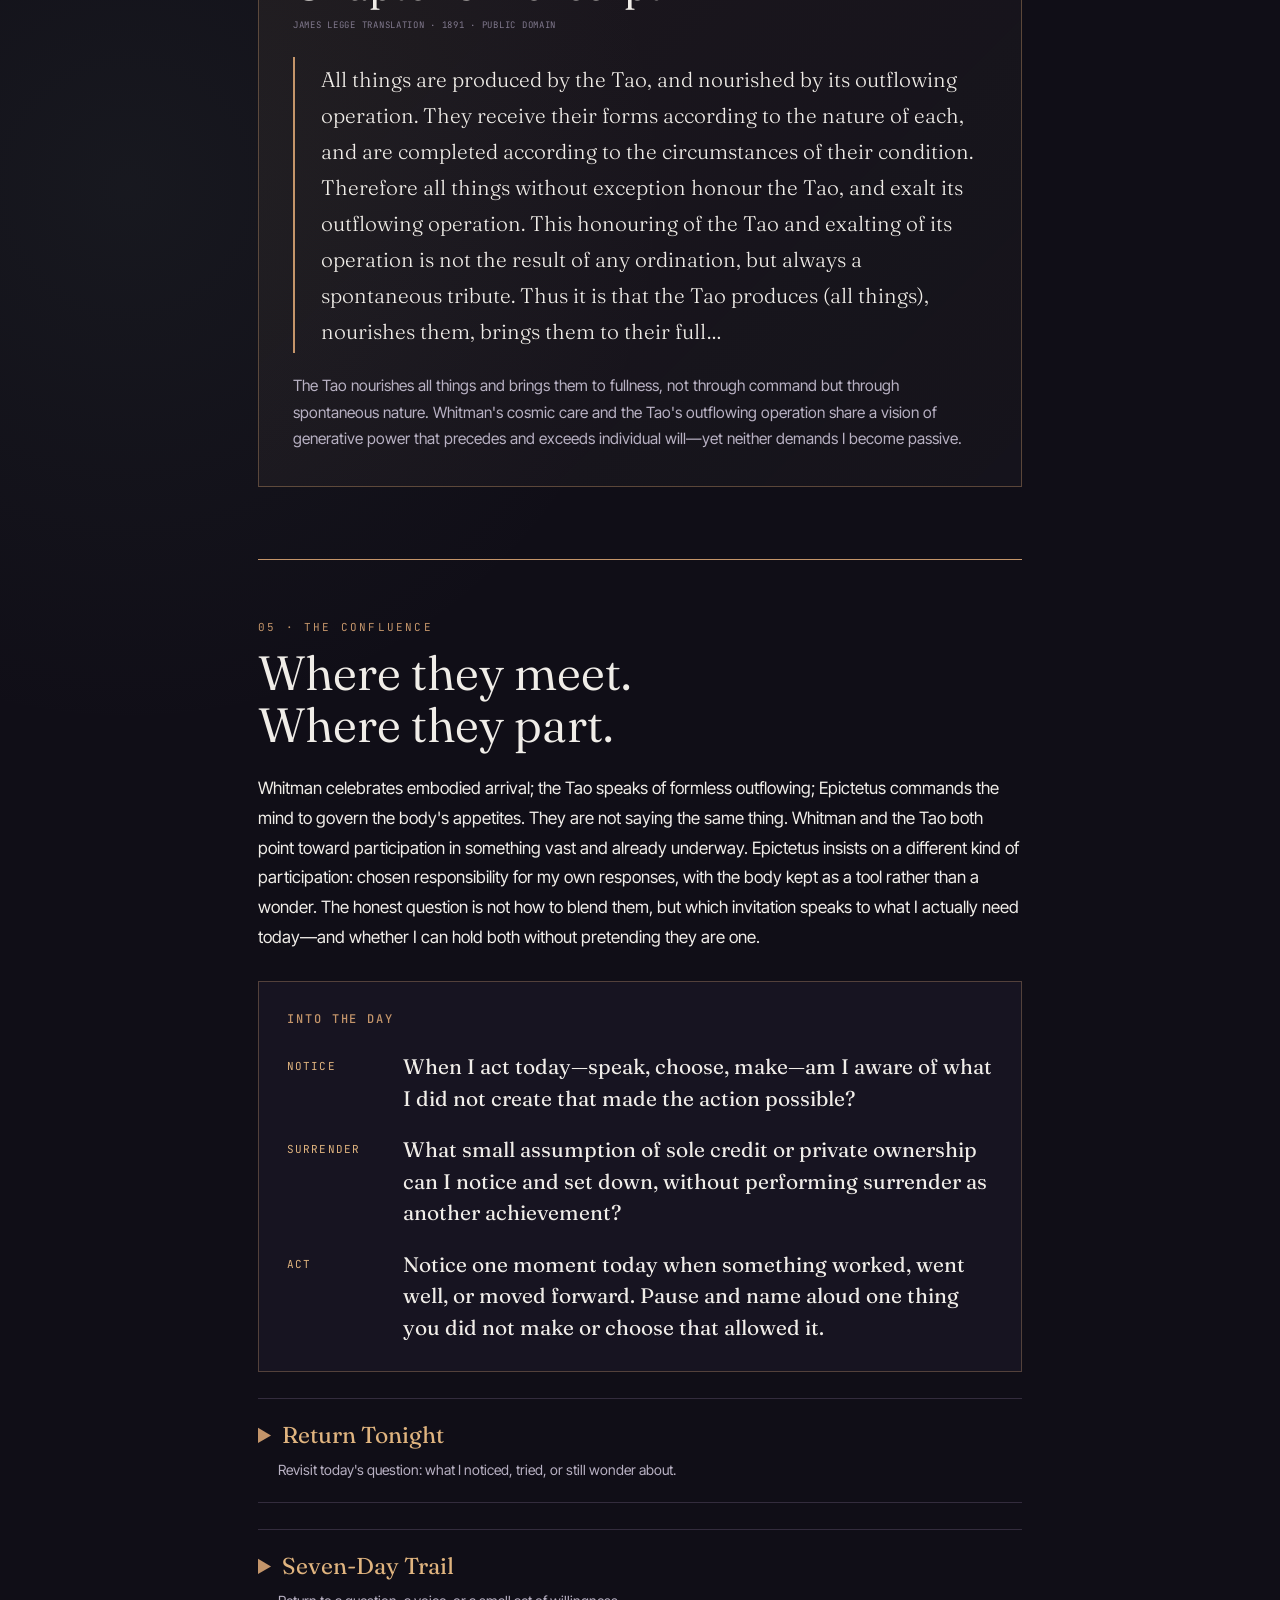
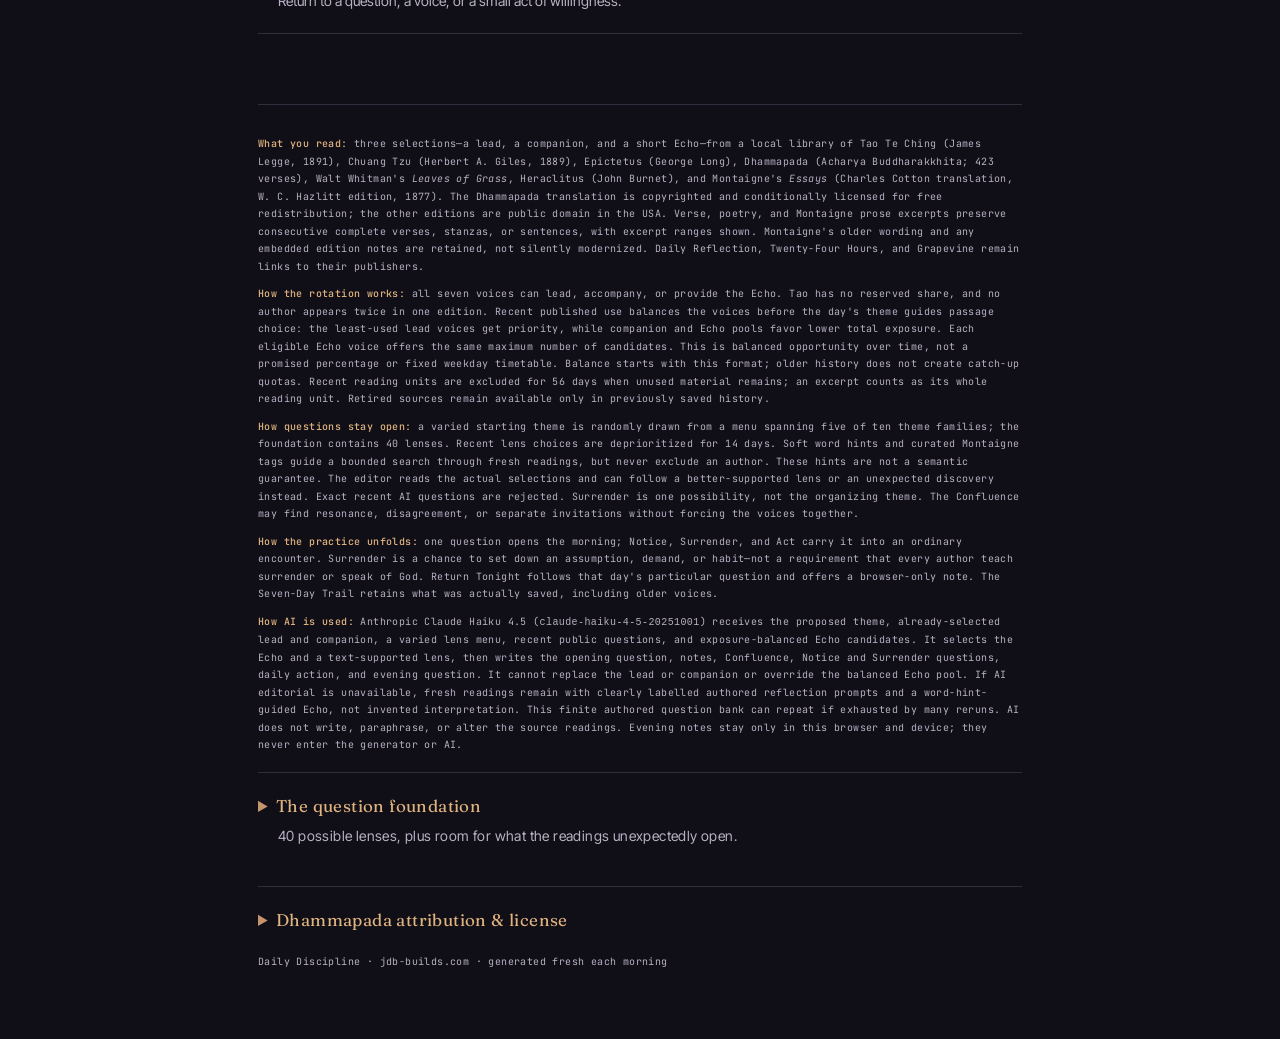
==== commit 7f5e73f6: "auto-update daily discipline" ====
--- a/index.html
+++ b/index.html
@@ -1,8 +1,8 @@
 <!DOCTYPE html>
 <html lang="en"><head><meta charset="UTF-8"><meta name="viewport" content="width=device-width,initial-scale=1.0">
 <meta name="description" content="Daily Discipline: recovery, spiritual reading, and one question to carry into the day.">
-<script id="discipline-freshness" type="application/json">{"version": 1, "date": "2026-11-27", "editorial_mode": "ai", "generated_at": "2026-11-27T08:01:06.259157+00:00", "selections": {"lead": "heraclitus:95", "companion": "tao:50", "echo": "chuangtzu:3"}}</script>
-<title>Daily Discipline — Friday, November 27, 2026</title>
+<script id="discipline-freshness" type="application/json">{"version": 1, "date": "2026-11-28", "editorial_mode": "ai", "generated_at": "2026-11-28T07:16:07.025288+00:00", "selections": {"lead": "whitman:myself_44", "companion": "epictetus:XLI", "echo": "tao:51"}}</script>
+<title>Daily Discipline — Saturday, November 28, 2026</title>
 <link rel="preconnect" href="https://fonts.googleapis.com"><link rel="preconnect" href="https://fonts.gstatic.com" crossorigin>
 <link href="https://fonts.googleapis.com/css2?family=Fraunces:ital,opsz,wght@0,9..144,300..700;1,9..144,300..600&amp;family=Inter+Tight:wght@300;400;500;600&amp;family=JetBrains+Mono:wght@400;500;600&amp;display=swap" rel="stylesheet">
 <style>
@@ -69,40 +69,52 @@
 </header>
 
 <div class="wrap">
-<header class="top" data-discipline-date="2026-11-27"><div class="kicker">One question · rotating voices · one day at a time</div><h1>Every 24 Hours,<br>Begin Again.</h1><div class="date">Friday, November 27, 2026</div></header>
+<header class="top" data-discipline-date="2026-11-28"><div class="kicker">One question · rotating voices · one day at a time</div><h1>Every 24 Hours,<br>Begin Again.</h1><div class="date">Saturday, November 28, 2026</div></header>
 <nav class="open-grid" aria-label="Recovery readings">
 <a class="card-link" href="https://www.aa.org/daily-reflections" target="_blank" rel="noopener"><div class="label">Alcoholics Anonymous</div><h2>Daily Reflection</h2><div class="go">Open ↗</div></a>
 <a class="card-link" href="https://www.hazeldenbettyford.org/thought-for-the-day" target="_blank" rel="noopener"><div class="label">Hazelden Betty Ford</div><h2>Twenty-Four Hours</h2><div class="go">Open ↗</div></a>
 <a class="card-link" href="https://www.aagrapevine.org/#quote-of-the-day" target="_blank" rel="noopener"><div class="label">AA Grapevine</div><h2>Quote of the Day</h2><div class="go">Open ↗</div></a></nav>
-<section class="question-card" aria-labelledby="daily-question"><div class="label">01 · The question · Reading-led discovery</div><h2 id="daily-question">When I move through today half-awake in habit, what am I actually missing that the waking world around me is showing?</h2></section>
+<section class="question-card" aria-labelledby="daily-question"><div class="label">01 · The question · Reading-led discovery</div><h2 id="daily-question">When Whitman traces the vast care that brought me here—cycles, stars, generations, monstrous creatures—what am I actually doing when I call something mine or claim credit for what I do?</h2></section>
 
-  <section class="reading" aria-labelledby="reading-02" data-reading-role="lead" data-selection-key="heraclitus:95">
-    <div class="eyebrow">02 · Today&#x27;s lead · Heraclitus</div>
-    <h2 id="reading-02">Fragment 95</h2>
-    <div class="source-note">Fragments · John Burnet translation · public domain</div>
-    <div class="verse"><p>(95) The waking have one common world, but the sleeping turn aside each into a world of his own.</p></div>
-    <div class="movement"><h3>A lens for today</h3><p>Heraclitus splits the world in two: those awake share one common reality; those asleep each drift into private dream. It is not gentle. The waking world continues whether I join it or not. This is not about meditation or enlightenment but about whether I am actually present to what is happening—to others, to work, to the texture of a single hour. Sleeping and waking are not metaphors for spiritual states but for the difference between attending and absent.</p></div>
+  <section class="reading" aria-labelledby="reading-02" data-reading-role="lead" data-selection-key="whitman:myself_44">
+    <div class="eyebrow">02 · Today&#x27;s lead · Walt Whitman</div>
+    <h2 id="reading-02">Song of Myself · section 44 · excerpt, stanza 10–16</h2>
+    <div class="source-note">Leaves of Grass · selected poems and numbered sections · public domain in the USA</div>
+    <div class="verse"><p style="white-space:pre-line">Rise after rise bow the phantoms behind me,
+Afar down I see the huge first Nothing, I know I was even there,
+I waited unseen and always, and slept through the lethargic mist,
+And took my time, and took no hurt from the fetid carbon.</p><p style="white-space:pre-line">Long I was hugg’d close—long and long.</p><p style="white-space:pre-line">Immense have been the preparations for me,
+Faithful and friendly the arms that have help’d me.</p><p style="white-space:pre-line">Cycles ferried my cradle, rowing and rowing like cheerful boatmen,
+For room to me stars kept aside in their own rings,
+They sent influences to look after what was to hold me.</p><p style="white-space:pre-line">Before I was born out of my mother generations guided me,
+My embryo has never been torpid, nothing could overlay it.</p><p style="white-space:pre-line">For it the nebula cohered to an orb,
+The long slow strata piled to rest it on,
+Vast vegetables gave it sustenance,
+Monstrous sauroids transported it in their mouths and deposited it
+    with care.</p><p style="white-space:pre-line">All forces have been steadily employ’d to complete and delight me,
+Now on this spot I stand with my robust soul.</p></div>
+    <div class="movement"><h3>A lens for today</h3><p>Whitman stands on this spot with his robust soul, but he does not stand alone or self-made. He traces back through deep time: nebulae, strata, enormous sauroids, the guidance of generations before birth. The poem is not about passivity. It is about recognizing that my existence is woven into an immense web of forces, attention, and care—most of it utterly indifferent to my wishes, most of it already completed before I arrived conscious. Standing here now, I am not the origin of my own life. What changes when I actually feel that?</p></div>
   </section>
 
-  <section class="reading" aria-labelledby="reading-03" data-reading-role="companion" data-selection-key="tao:50">
-    <div class="eyebrow">03 · The companion · Tao Te Ching</div>
-    <h2 id="reading-03">Chapter 50</h2>
-    <div class="source-note">James Legge translation · 1891 · public domain</div>
-    <div class="verse"><p>Men come forth and live; they enter (again) and die. Of every ten three are ministers of life (to themselves); and three are ministers of death. There are also three in every ten whose aim is to live, but whose movements tend to the land (or place) of death. And for what reason? Because of their excessive endeavours to perpetuate life. But I have heard that he who is skilful in managing the life entrusted to him for a time travels on the land without having to shun rhinoceros or tiger, and enters a host without having to avoid buff coat or sharp weapon. The rhinoceros finds no place in him into which to thrust its horn, nor the tiger a place in which to fix its claws, nor the weapon a place to admit its point. And for what reason? Because there is in him no place of death.</p></div>
-    <div class="movement"><h3>What this voice adds</h3><p>The Tao speaker names a subtler danger: excessive effort to preserve life can itself become the movement toward death. Some grip on control, even frantic control, creates the very vulnerability it fears. This does not contradict Heraclitus but adds a warning: even the awake can exhaust themselves into a private world of perpetual defense, mistaking effort for presence.</p></div>
+  <section class="reading" aria-labelledby="reading-03" data-reading-role="companion" data-selection-key="epictetus:XLI">
+    <div class="eyebrow">03 · The companion · Epictetus</div>
+    <h2 id="reading-03">Encheiridion XLI</h2>
+    <div class="source-note">George Long translation · public domain</div>
+    <div class="verse"><p>It is a mark of a mean capacity to spend much time on the things which concern the body, such as much exercise, much eating, much drinking, much easing of the body, much copulation. But these things should be done as subordinate things; and let all your care be directed to the mind.</p></div>
+    <div class="movement"><h3>What this voice adds</h3><p>Epictetus insists the mind is what matters; the body and its appetites are subordinate concerns. Whitman reverses the picture: my body is the threshold where cosmic forces arrive. He does not dismiss the mind&#x27;s work, but he will not let me pretend I am a mind somehow separate from the vast material inheritance that made thinking possible. Both are stern, but they point in opposite directions.</p></div>
   </section>
 
-  <section class="echo" aria-labelledby="echo-heading" data-reading-role="echo" data-selection-key="chuangtzu:3">
-    <div class="eyebrow">04 · The Echo · Chuang Tzu</div>
-    <h2 id="echo-heading">Nourishment of the Soul · excerpt</h2>
-    <div class="source-note">Herbert A. Giles translation · 1889 · public domain</div>
-    <div class="verse"><p>&quot;Sire,&quot; replied the cook; &quot;I have always devoted myself to Tao. It is better than skill. When I first began to cut up bullocks, I saw before me simply whole bullocks. After three years&#x27; practice, I saw no more whole animals.</p><p>Meaning that he saw them, so to speak, in sections.</p><p>And now I work with my mind and not with my eye. When my senses bid me stop, but my mind urges me on, I fall back upon eternal principles. I follow such openings or cavities as there may be, according to the natural constitution of the…</p></div>
-    <p class="echo-note">The cook stops seeing whole bullocks and begins to follow the actual openings. This is neither sleep nor forced awakeness but a third thing: perception that has learned to follow what is actually there rather than what habit expects. He works with his mind, not his senses alone—a retraining of attention itself.</p>
+  <section class="echo" aria-labelledby="echo-heading" data-reading-role="echo" data-selection-key="tao:51">
+    <div class="eyebrow">04 · The Echo · Tao Te Ching</div>
+    <h2 id="echo-heading">Chapter 51 · excerpt</h2>
+    <div class="source-note">James Legge translation · 1891 · public domain</div>
+    <div class="verse"><p>All things are produced by the Tao, and nourished by its outflowing operation. They receive their forms according to the nature of each, and are completed according to the circumstances of their condition. Therefore all things without exception honour the Tao, and exalt its outflowing operation. This honouring of the Tao and exalting of its operation is not the result of any ordination, but always a spontaneous tribute. Thus it is that the Tao produces (all things), nourishes them, brings them to their full…</p></div>
+    <p class="echo-note">The Tao nourishes all things and brings them to fullness, not through command but through spontaneous nature. Whitman&#x27;s cosmic care and the Tao&#x27;s outflowing operation share a vision of generative power that precedes and exceeds individual will—yet neither demands I become passive.</p>
   </section>
-<section class="confluence" aria-labelledby="confluence-heading"><div class="eyebrow">05 · The Confluence</div><h2 id="confluence-heading">Where they meet.<br>Where they part.</h2><p>These three voices converge on a single crack in my morning: I can be awake in the conventional sense yet still dreaming—locked in habit, expectation, or defense. The cook&#x27;s practice suggests something harder than either waking or surrender: learning to see what is actually in front of me, following its shape rather than my grip on it. Heraclitus insists the common world exists. The Tao warns that force creates its own brittleness. Chuang Tzu shows a third path: attention refined through practice until it becomes natural. None of them promise comfort, but together they ask whether I am actually here.</p></section>
-<section class="carry" aria-labelledby="practice-heading"><h3 id="practice-heading">Into the Day</h3><dl class="practice-steps"><div><dt>Notice</dt><dd>In one ordinary conversation today, am I listening to what the person is actually saying, or only to my prepared response?</dd></div><div><dt>Surrender</dt><dd>What small habit of defending or explaining myself could I set aside for one hour, just to notice what happens when I do?</dd></div><div><dt>Act</dt><dd>Before responding to someone today, pause and notice one specific thing they said that surprised me or that I did not expect.</dd></div></dl></section>
-<details class="return"><summary>Return Tonight<small>Revisit today's question: what I noticed, tried, or still wonder about.</small></summary><div class="evening-entry" data-note-date="2026-11-27">
-<p class="night-question">When did I feel most actually present today, and what was I not trying to control in that moment?</p>
+<section class="confluence" aria-labelledby="confluence-heading"><div class="eyebrow">05 · The Confluence</div><h2 id="confluence-heading">Where they meet.<br>Where they part.</h2><p>Whitman celebrates embodied arrival; the Tao speaks of formless outflowing; Epictetus commands the mind to govern the body&#x27;s appetites. They are not saying the same thing. Whitman and the Tao both point toward participation in something vast and already underway. Epictetus insists on a different kind of participation: chosen responsibility for my own responses, with the body kept as a tool rather than a wonder. The honest question is not how to blend them, but which invitation speaks to what I actually need today—and whether I can hold both without pretending they are one.</p></section>
+<section class="carry" aria-labelledby="practice-heading"><h3 id="practice-heading">Into the Day</h3><dl class="practice-steps"><div><dt>Notice</dt><dd>When I act today—speak, choose, make—am I aware of what I did not create that made the action possible?</dd></div><div><dt>Surrender</dt><dd>What small assumption of sole credit or private ownership can I notice and set down, without performing surrender as another achievement?</dd></div><div><dt>Act</dt><dd>Notice one moment today when something worked, went well, or moved forward. Pause and name aloud one thing you did not make or choose that allowed it.</dd></div></dl></section>
+<details class="return"><summary>Return Tonight<small>Revisit today's question: what I noticed, tried, or still wonder about.</small></summary><div class="evening-entry" data-note-date="2026-11-28">
+<p class="night-question">What did I notice today that I had not made? Did naming it change how I felt about my own choices?</p>
 <div class="private-note" hidden>
 <label for="evening-note-today">A few words to return to (optional)</label>
 <textarea id="evening-note-today" rows="4" maxlength="4000" autocomplete="off" spellcheck="false" placeholder="What did I notice, try, or learn today?"></textarea>
@@ -111,7 +123,16 @@
 <p class="note-status" role="status" aria-live="polite"></p></div>
 <noscript><p class="note-privacy">You can reflect on this question here; saving a note requires JavaScript.</p></noscript>
 </div></details>
-<details class="trail"><summary>Seven-Day Trail<small>Return to a question, a voice, or a small act of willingness.</small></summary><p class="trail-intro">The past seven calendar days, newest first. Each day holds its latest generated reading; new practice prompts collect from this update onward.</p><ul class="trail-list"><li><details><summary><time datetime="2026-11-27">Friday, November 27</time></summary><div class="trail-content"><p class="trail-voices">Lead: Heraclitus · Fragment 95 / Companion: Tao Te Ching · Chapter 50 / Echo: Chuang Tzu · Nourishment of the Soul · excerpt</p><p class="trail-question">When I move through today half-awake in habit, what am I actually missing that the waking world around me is showing?</p><dl class="practice-steps compact"><div><dt>Notice</dt><dd>In one ordinary conversation today, am I listening to what the person is actually saying, or only to my prepared response?</dd></div><div><dt>Surrender</dt><dd>What small habit of defending or explaining myself could I set aside for one hour, just to notice what happens when I do?</dd></div><div><dt>Act</dt><dd>Before responding to someone today, pause and notice one specific thing they said that surprised me or that I did not expect.</dd></div></dl><div class="evening-entry" data-note-date="2026-11-27">
+<details class="trail"><summary>Seven-Day Trail<small>Return to a question, a voice, or a small act of willingness.</small></summary><p class="trail-intro">The past seven calendar days, newest first. Each day holds its latest generated reading; new practice prompts collect from this update onward.</p><ul class="trail-list"><li><details><summary><time datetime="2026-11-28">Saturday, November 28</time></summary><div class="trail-content"><p class="trail-voices">Lead: Walt Whitman · Song of Myself · section 44 · excerpt, stanza 10–16 / Companion: Epictetus · Encheiridion XLI / Echo: Tao Te Ching · Chapter 51 · excerpt</p><p class="trail-question">When Whitman traces the vast care that brought me here—cycles, stars, generations, monstrous creatures—what am I actually doing when I call something mine or claim credit for what I do?</p><dl class="practice-steps compact"><div><dt>Notice</dt><dd>When I act today—speak, choose, make—am I aware of what I did not create that made the action possible?</dd></div><div><dt>Surrender</dt><dd>What small assumption of sole credit or private ownership can I notice and set down, without performing surrender as another achievement?</dd></div><div><dt>Act</dt><dd>Notice one moment today when something worked, went well, or moved forward. Pause and name aloud one thing you did not make or choose that allowed it.</dd></div></dl><div class="evening-entry" data-note-date="2026-11-28">
+<p class="night-question">What did I notice today that I had not made? Did naming it change how I felt about my own choices?</p>
+<div class="private-note" hidden>
+<label for="evening-note-2026-11-28">A few words to return to (optional)</label>
+<textarea id="evening-note-2026-11-28" rows="4" maxlength="4000" autocomplete="off" spellcheck="false" placeholder="What did I notice, try, or learn today?"></textarea>
+<p class="note-privacy">Saved only in this browser on this device. No account or cloud sync. Clearing browser data removes saved notes.</p>
+<div class="note-actions"><button type="button" data-note-save>Save on this device</button><button type="button" data-note-clear>Clear this note</button></div>
+<p class="note-status" role="status" aria-live="polite"></p></div>
+<noscript><p class="note-privacy">You can reflect on this question here; saving a note requires JavaScript.</p></noscript>
+</div></div></details></li><li><details><summary><time datetime="2026-11-27">Friday, November 27</time></summary><div class="trail-content"><p class="trail-voices">Lead: Heraclitus · Fragment 95 / Companion: Tao Te Ching · Chapter 50 / Echo: Chuang Tzu · Nourishment of the Soul · excerpt</p><p class="trail-question">When I move through today half-awake in habit, what am I actually missing that the waking world around me is showing?</p><dl class="practice-steps compact"><div><dt>Notice</dt><dd>In one ordinary conversation today, am I listening to what the person is actually saying, or only to my prepared response?</dd></div><div><dt>Surrender</dt><dd>What small habit of defending or explaining myself could I set aside for one hour, just to notice what happens when I do?</dd></div><div><dt>Act</dt><dd>Before responding to someone today, pause and notice one specific thing they said that surprised me or that I did not expect.</dd></div></dl><div class="evening-entry" data-note-date="2026-11-27">
 <p class="night-question">When did I feel most actually present today, and what was I not trying to control in that moment?</p>
 <div class="private-note" hidden>
 <label for="evening-note-2026-11-27">A few words to return to (optional)</label>
@@ -165,15 +186,6 @@
 <div class="note-actions"><button type="button" data-note-save>Save on this device</button><button type="button" data-note-clear>Clear this note</button></div>
 <p class="note-status" role="status" aria-live="polite"></p></div>
 <noscript><p class="note-privacy">You can reflect on this question here; saving a note requires JavaScript.</p></noscript>
-</div></div></details></li><li><details><summary><time datetime="2026-11-21">Saturday, November 21</time></summary><div class="trail-content"><p class="trail-voices">Lead: Tao Te Ching · Chapter 13 / Companion: Dhammapada · The Mind · verses 36–38 / Echo: Walt Whitman · Song of the Open Road · section 1 · excerpt, stanza 1–2</p><p class="trail-question">When the Tao speaker warns that honouring my own body makes me liable to calamity, and Whitman calls me to the open road needing nothing, am I actually free—or just trading one grip for another?</p><dl class="practice-steps compact"><div><dt>Notice</dt><dd>When I meet someone today whose status or usefulness differs from mine, do I actually see them—or see only the distance?</dd></div><div><dt>Surrender</dt><dd>What if I stopped trying to prove I am detached, independent, or spiritually advanced—and simply noticed what I actually grip?</dd></div><div><dt>Act</dt><dd>Today, when I feel drawn to protect my image or position, pause and ask: Am I honouring this, or grasping it? Then take one small action from the lighter answer.</dd></div></dl><div class="evening-entry" data-note-date="2026-11-21">
-<p class="night-question">Where did I grip today, and where did I move more freely? What made the difference—and was it what I expected?</p>
-<div class="private-note" hidden>
-<label for="evening-note-2026-11-21">A few words to return to (optional)</label>
-<textarea id="evening-note-2026-11-21" rows="4" maxlength="4000" autocomplete="off" spellcheck="false" placeholder="What did I notice, try, or learn today?"></textarea>
-<p class="note-privacy">Saved only in this browser on this device. No account or cloud sync. Clearing browser data removes saved notes.</p>
-<div class="note-actions"><button type="button" data-note-save>Save on this device</button><button type="button" data-note-clear>Clear this note</button></div>
-<p class="note-status" role="status" aria-live="polite"></p></div>
-<noscript><p class="note-privacy">You can reflect on this question here; saving a note requires JavaScript.</p></noscript>
 </div></div></details></li></ul></details>
 <footer>
 <p><strong>What you read:</strong> three selections—a lead, a companion, and a short Echo—from a local library of Tao Te Ching (James Legge, 1891), Chuang Tzu (Herbert A. Giles, 1889), Epictetus (George Long), <a href="https://accesstoinsight.org/tipitaka/kn/dhp/dhp.intro.budd.html">Dhammapada (Acharya Buddharakkhita; 423 verses)</a>, <a href="https://www.gutenberg.org/ebooks/1322">Walt Whitman's <em>Leaves of Grass</em></a>, Heraclitus (John Burnet), and <a href="https://www.gutenberg.org/ebooks/3600">Montaigne's <em>Essays</em> (Charles Cotton translation, W. C. Hazlitt edition, 1877)</a>. The Dhammapada translation is copyrighted and conditionally licensed for free redistribution; the other editions are public domain in the USA. Verse, poetry, and Montaigne prose excerpts preserve consecutive complete verses, stanzas, or sentences, with excerpt ranges shown. Montaigne's older wording and any embedded edition notes are retained, not silently modernized. Daily Reflection, Twenty-Four Hours, and Grapevine remain links to their publishers.</p>
